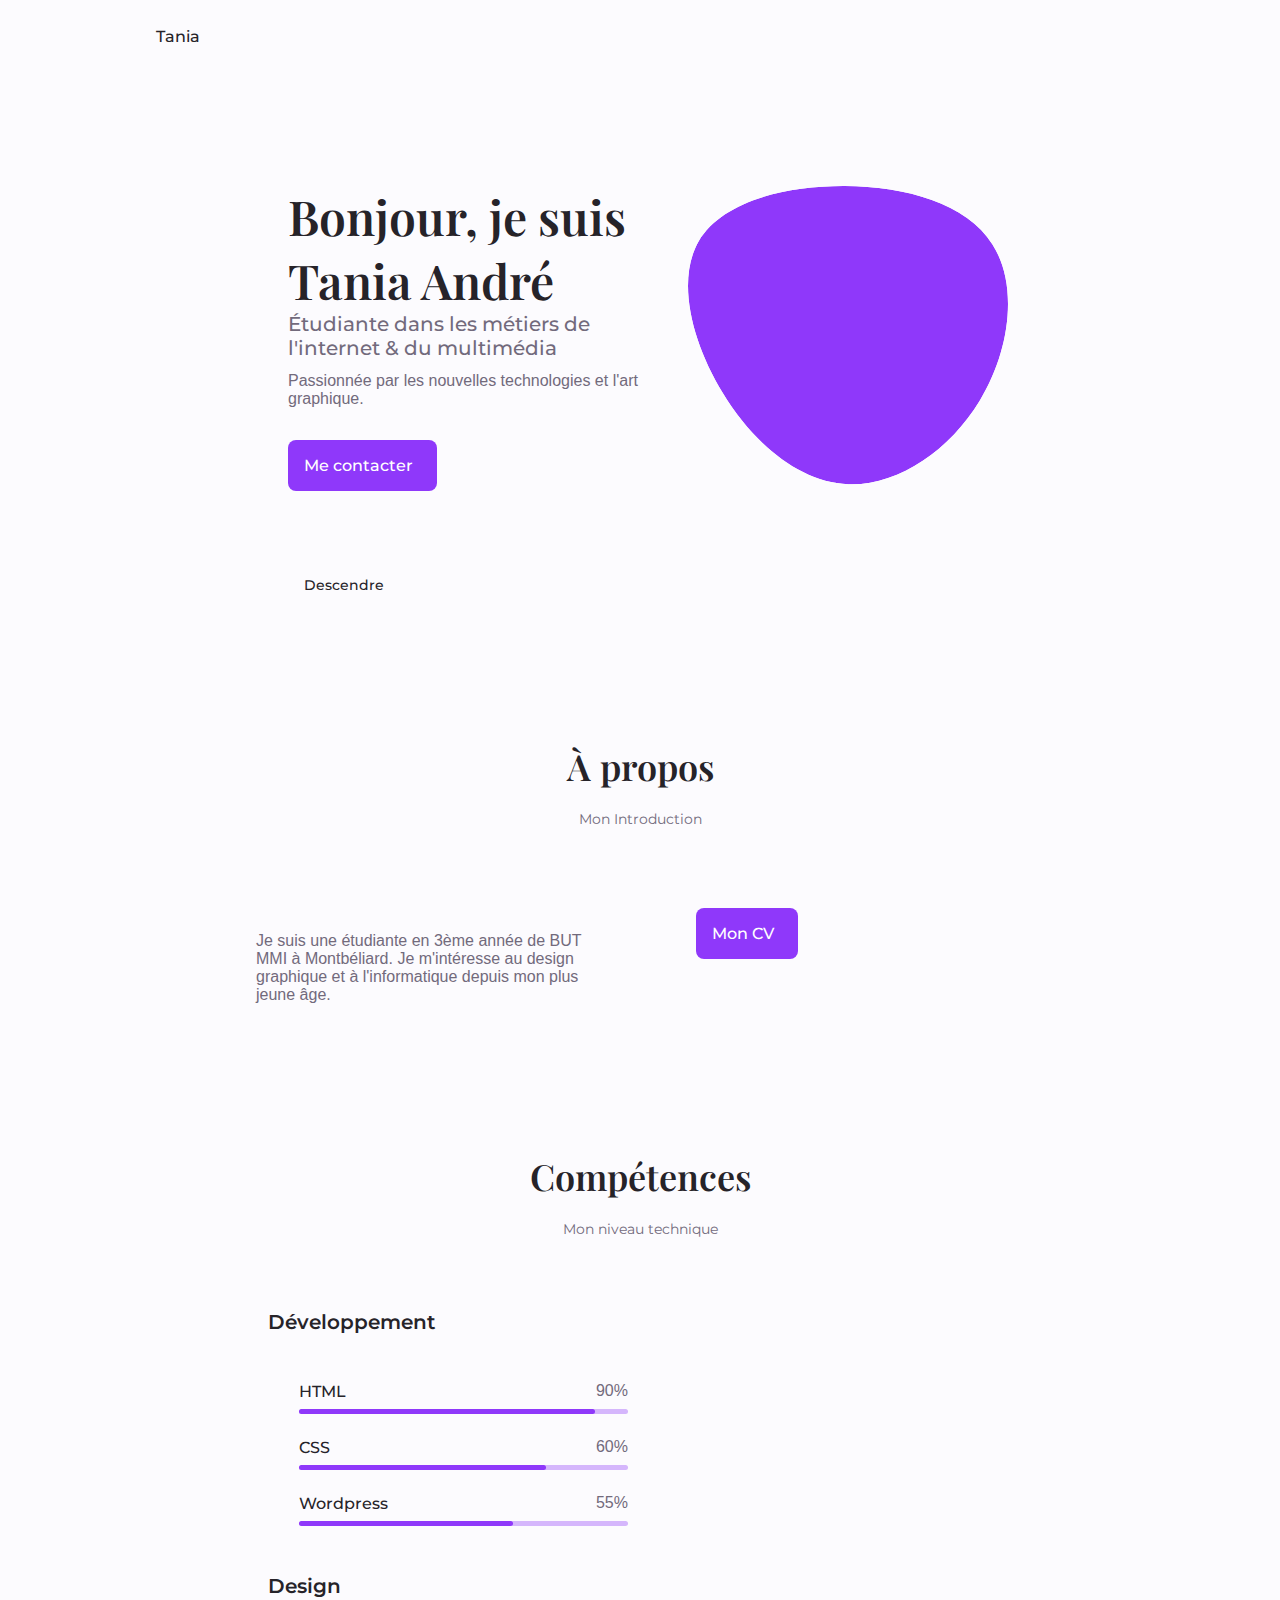
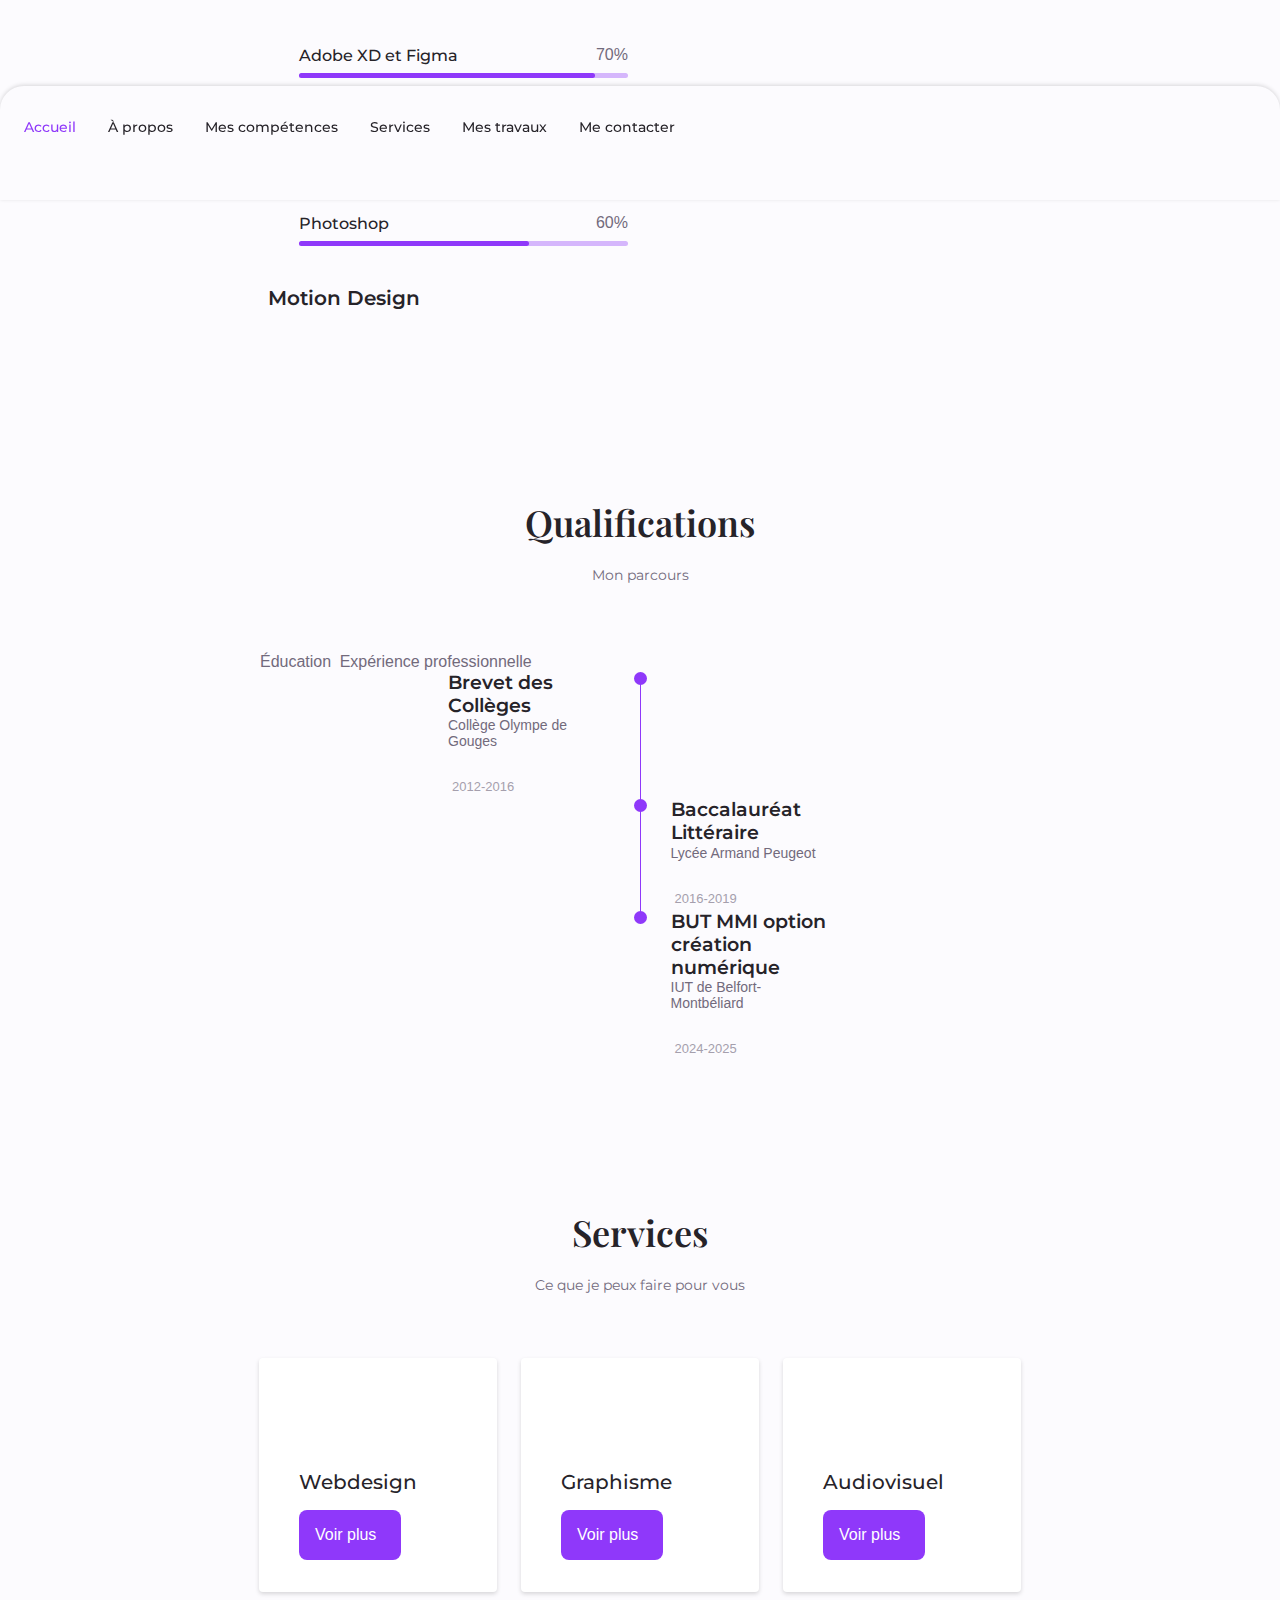
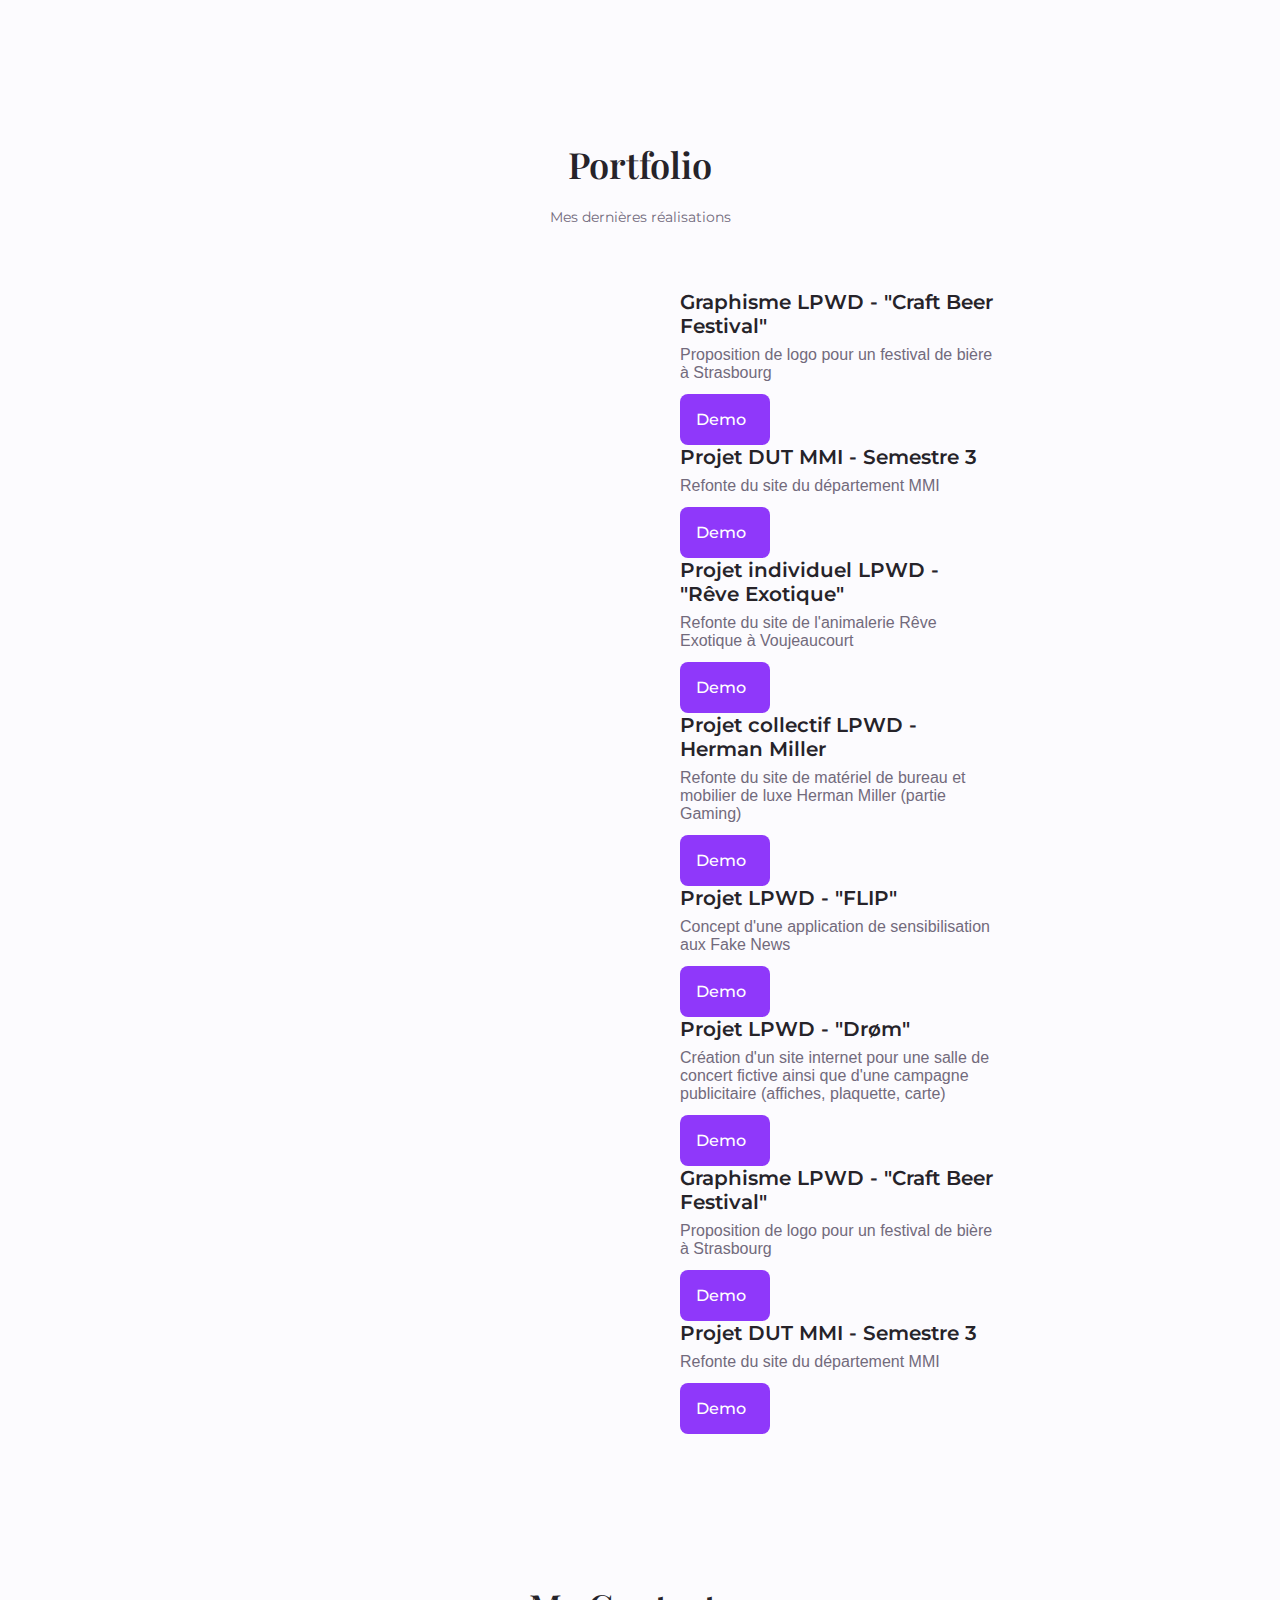
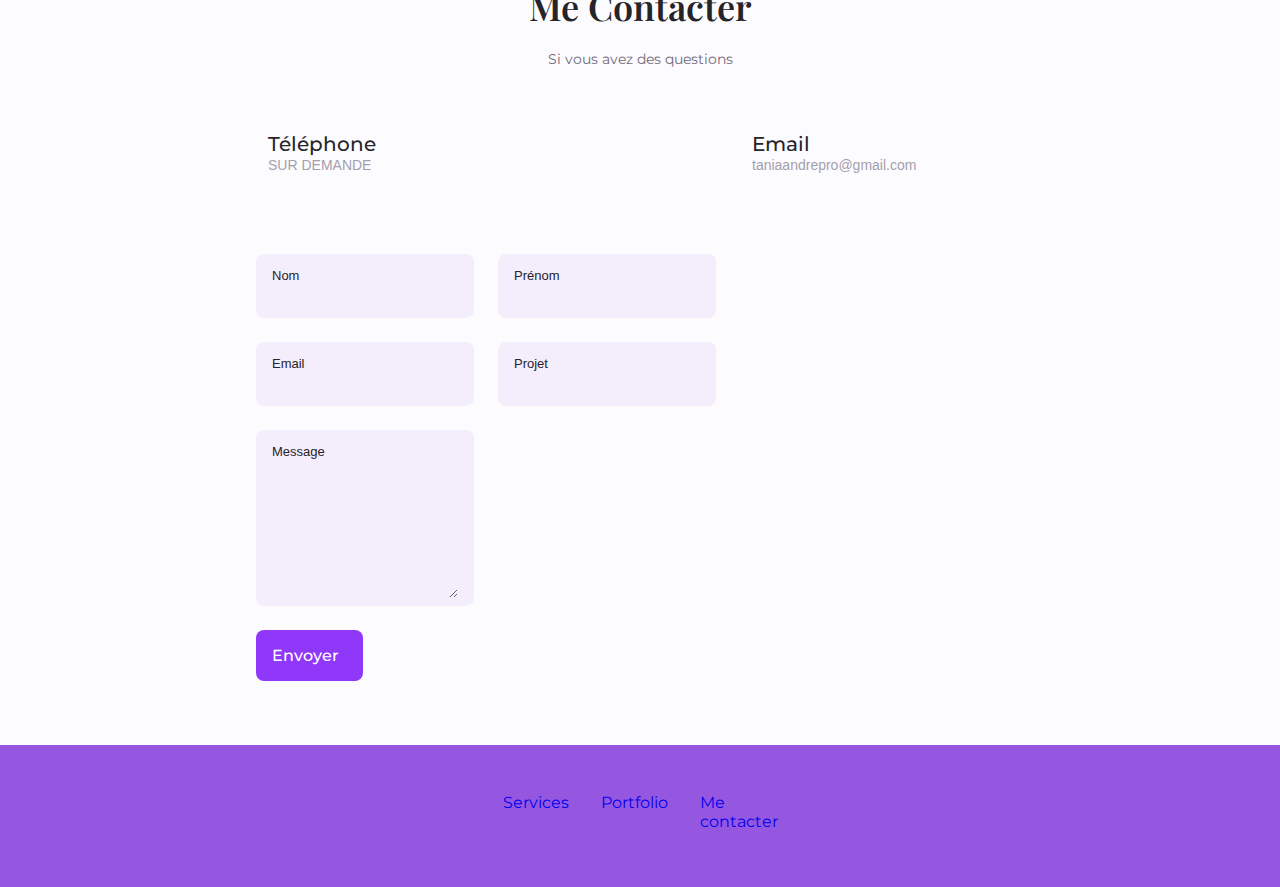
==== index.html @ 2075a502 "Update index.html" ====
<!DOCTYPE html>
    <html lang="en">
        <head>
    <meta charset="UTF-8">
    <meta name="viewport" content="width=device-width, initial-scale=1.0">
    <title>Mon Portfolio</title>

    <!--==================== UNICONS ====================-->
    <script src="https://kit.fontawesome.com/98036f5e00.js" crossorigin="anonymous"></script>

    <!--==================== SWIPER CSS ====================-->
    <link rel="stylesheet" href="assets/css/swiper-bundle.min.css">
    
    <!--==================== CSS ====================-->
    <link rel="stylesheet" href="assets/css/styles.css">
</head>
        
    <body>
        <!--==================== HEADER ====================-->
        <header class="header" id="header">
            <nav class="nav container">
                <a href="#" class="nav__logo">Tania</a>

                <div class="nav__menu" id="nav-menu">
                    <ul class="nav__list grid">
                        <li class="nav__item">
                            <a href="#home" class="nav__link active-link">
                                <i class="fa-solid fa-home"></i> Accueil </a>
                        </li>
                        <li class="nav__item">
                            <a href="#about" class="nav__link">
                                <i class="fa-solid fa-user"></i>À propos </a>
                        </li>
                        <li class="nav__item">
                            <a href="#skills" class="nav__link">
                                <i class="fa-solid fa-file-lines"></i> Mes compétences </a>
                        </li>
                        <li class="nav__item">
                            <a href="#services" class="nav__link">
                                <i class="fa-solid fa-briefcase"></i> Services </a>
                        </li>
                        <li class="nav__item">
                            <a href="#portfolio" class="nav__link">
                                <i class="fa-solid fa-image"></i> Mes travaux </a>
                        </li>
                        <li class="nav__item">
                            <a href="#contact" class="nav__link">
                                <i class="fa-solid fa-message"></i> Me contacter </a>
                        </li>
                    </ul>
                    <i class="fa-solid fa-xmark nav__close" id="nav-close"></i>
                </div>

                    <div class="nav__btns">
                        <i class="fa-solid fa-moon change-theme" id="theme-button"></i>
                        <div class="nav__toggle" id="nav-toggle">
                            <i class="fa-solid fa-table-cells-large"></i>
                        </div>
                    </div>
            </nav>
            
        </header>

        <!--==================== MAIN ====================-->
        <main class="main">
            <!--==================== HOME ====================-->
            <section class="home section" id="home">
                <div class="home__container container grid">
                    <div class="home__content grid">
                        <div class="home__social">
                            <a href="https://fr.linkedin.com/in/tania-andre?trk=people-guest_people_search-card" target="_blank" class="home__social-icon">
                                <i class="fa-brands fa-linkedin"></i>
                            </a>

                            <a href="https://github.com/taniaandre" target="_blank" class="home__social-icon">
                                <i class="fa-brands fa-github-square"></i>
                            </a>

                            <a href="https://www.behance.net/taniaandr" target="_blank" class="home__social-icon">
                                <i class="fa-brands fa-behance-square"></i>

                            </a>
                        </div>

                        <div class="home__img">
                            <svg class="home__blob" viewBox="0 0 200 187" xmlns="http://www.w3.org/2000/svg" xmlns:xlink="http://www.w3.org/1999/xlink">
                                <mask id="mask0" mask-type="alpha">
                                    <path d="M190.312 36.4879C206.582 62.1187 201.309 102.826 182.328 134.186C163.346 165.547 
                                    130.807 187.559 100.226 186.353C69.6454 185.297 41.0228 161.023 21.7403 129.362C2.45775 
                                    97.8511 -7.48481 59.1033 6.67581 34.5279C20.9871 10.1032 59.7028 -0.149132 97.9666 
                                    0.00163737C136.23 0.303176 174.193 10.857 190.312 36.4879Z"/>
                                </mask>
                                <g mask="url(#mask0)">
                                    <path d="M190.312 36.4879C206.582 62.1187 201.309 102.826 182.328 134.186C163.346 
                                    165.547 130.807 187.559 100.226 186.353C69.6454 185.297 41.0228 161.023 21.7403 
                                    129.362C2.45775 97.8511 -7.48481 59.1033 6.67581 34.5279C20.9871 10.1032 59.7028 
                                    -0.149132 97.9666 0.00163737C136.23 0.303176 174.193 10.857 190.312 36.4879Z"/>
                                    <image class="home__blob-img" x='0' y='0' xlink:href="assets/img/PHOTO-2022-11-25-21-00-26.jpg"/>
                                </g>
                            </svg>
                        </div>

                        <div class="home__data">
                            <h1 class="home__title">Bonjour, je suis Tania André</h1>
                            <h3 class="home__subtitle">Étudiante dans les métiers de l'internet & du multimédia</h3>
                            <p class="home__description">Passionnée par les nouvelles technologies et l'art graphique.</p>
                            <a href="#contact" class="button button--flex">
                                Me contacter &nbsp<i class="fa-solid fa-paper-plane button__icon"></i>
                            </a>
                        </div>
                    </div>

                    <div class="home-scroll">
                        <a href="#about" class="home__scroll-button button--flex">
                            <i class="fa-solid fa-computer-mouse-scrollwheel home__scroll-mouse"></i>
                        <span class="home__scroll-name">Descendre</span>
                            <i class="fa-solid fa-arrow-down home__scroll-arrow"></i>
                        </a>
                    </div>

                </div>

            </section>

            <!--==================== ABOUT ====================-->
            <section class="about section" id="about">
                <h2 class="section__title">À propos</h2>
                <span class="section__subtitle">Mon Introduction</span>
                <div class="about__container container grid">
                    <div class="about__data">
                        <p class="about__description">
                            <p>Je suis une étudiante en 3ème année de BUT MMI à Montbéliard. Je m'intéresse au design graphique et à l'informatique depuis mon plus jeune âge.</p>

                    </div>
                    <!-- <div class="about__info">
                        <div>
                            <span class="about__info-title"></span>
                        </div>
                    </div> -->
                    <div class="about__buttons">
                        <a download="" href="assets/pdf/CV_Tania_ANDRE.pdf" class="button button--flex">
                            Mon CV &nbsp<i class="fa-solid fa-download"></i>
                        </a>
                    </div>
                    </div>
            </section>

            <!--==================== SKILLS ====================-->
            <section class="skills section" id="skills">
                <h2 class="section__title">Compétences</h2>
                <span class="section__subtitle">Mon niveau technique</span>

                <div class="skills__container container grid">
                  <div>
                      <!--==================== SKILLS1 ====================-->
                      <div class="skills__content skills__open">


                          <div class="skills__header">
                              <i class="fa-solid fa-file-code skills__icon"></i>
                              <div>
                                  <h1 class="skills__title">Développement</h1>
                                  <span class="skills__subtitle"></span>
                              </div>
                              <i class="fa-solid fa-angle-down skills__arrow"></i>
                          </div>
                          <div class="skills__list grid">
                              <div class="skills__data">
                                  <div class="skills__titles">
                                      <h3 class="skills__name">HTML</h3>
                                      <span class="skills__number">90%</span>
                                  </div>
                                  <div class="skills__bar">
                                      <span class="skills__percentage skills__html"></span>
                                  </div>
                              </div>

                              <div class="skills__data">
                                  <div class="skills__titles">
                                      <h3 class="skills__name">CSS</h3>
                                      <span class="skills__number">60%</span>
                                  </div>
                                  <div class="skills__bar">
                                      <span class="skills__percentage skills__css"></span>
                                  </div>
                              </div>

                              <div class="skills__data">
                                  <div class="skills__titles">
                                      <h3 class="skills__name">Wordpress</h3>
                                      <span class="skills__number">55%</span>
                                  </div>
                                  <div class="skills__bar">
                                      <span class="skills__percentage skills__js"></span>
                                  </div>
                              </div>

                           

                          </div>
                      </div>

                      <!--Skills2-->
                      <div class="skills__content skills__open">


                          <div class="skills__header">
                              <i class="fa-solid fa-swatchbook skills__icon"></i>
                              <div>
                                  <h1 class="skills__title">Design</h1>
                                  <span class="skills__subtitle"></span>
                              </div>
                              <i class="fa-solid fa-angle-down skills__arrow"></i>
                          </div>
                          <div class="skills__list grid">
                              <div class="skills__data">
                                  <div class="skills__titles">
                                      <h3 class="skills__name">Adobe XD et Figma</h3>
                                      <span class="skills__number">70%</span>
                                  </div>
                                  <div class="skills__bar">
                                      <span class="skills__percentage skills__adobexd"></span>
                                  </div>
                              </div>

                              <div class="skills__data">
                                  <div class="skills__titles">
                                      <h3 class="skills__name">Illustrator</h3>
                                      <span class="skills__number">80%</span>
                                  </div>
                                  <div class="skills__bar">
                                      <span class="skills__percentage skills__illustrator"></span>
                                  </div>
                              </div>

                              <div class="skills__data">
                                  <div class="skills__titles">
                                      <h3 class="skills__name">InDesign</h3>
                                      <span class="skills__number">60%</span>
                                  </div>
                                  <div class="skills__bar">
                                      <span class="skills__percentage skills__indesign"></span>
                                  </div>
                              </div>

                              <div class="skills__data">
                                  <div class="skills__titles">
                                      <h3 class="skills__name">Photoshop</h3>
                                      <span class="skills__number">60%</span>
                                  </div>
                                  <div class="skills__bar">
                                      <span class="skills__percentage skills__photoshop"></span>
                                  </div>
                              </div>

                          </div>
                      </div>

                      <!--Skills3-->
                      <div class="skills__content skills__close">


                          <div class="skills__header">
                              <i class="fa-solid fa-video skills__icon"></i>
                              <div>
                                  <h1 class="skills__title">Motion Design</h1>
                                  <span class="skills__subtitle"></span>
                              </div>
                              <i class="fa-solid fa-angle-down skills__arrow"></i>
                          </div>
                          <div class="skills__list grid">
                              <div class="skills__data">
                                  <div class="skills__titles">
                                      <h3 class="skills__name">After Effects</h3>
                                      <span class="skills__number">65%</span>
                                  </div>
                                  <div class="skills__bar">
                                      <span class="skills__percentage skills__ae"></span>
                                  </div>
                              </div>

                              

                              <div class="skills__data">
                                  <div class="skills__titles">
                                      <h3 class="skills__name">Da Vinci Resolve</h3>
                                      <span class="skills__number">50%</span>
                                  </div>
                                  <div class="skills__bar">
                                      <span class="skills__percentage skills__resolve"></span>
                                  </div>
                              </div>

                          </div>
                      </div>


                 </div>
                </div>

                   </section>





           <!--==================== QUALIFICATION ====================-->
                        <section class="qualification section">
                <h2 class="section__title">Qualifications</h2>
                <span class="section__subtitle">Mon parcours</span>

                <div class="qualification__container container">
                    <div class="qualifications__tabs">
                        <div class="qualifications__button button--flex qualification__active" data-target="#education">
                            <i class="fa-solid fa-graduation-cap qualification__icon"></i>
                            Éducation
                        </div>

                        <div class="qualifications__button button--flex" data-target="#work">
                            <i class="fa-solid fa-briefcase qualification__icon"></i>
                            Expérience professionnelle
                        </div>
                    </div>

                    <div class="qualification__sections">

                        <div class="qualification__content qualification__active" data-content id="education">

                            <div class="qualification__data">
                                <div>
                                    <h3>Brevet des Collèges</h3>
                                    <span class="qualification__subtitle">
                                    Collège Olympe de Gouges
                                    </span>
                                    <div class="qualification__calendar">
                                        <i class="fa-solid fa-calendar qualification__icon"></i>
                                        2012-2016
                                    </div>
                                </div>

                                <div>
                                    <span class="qualification__rounder"></span>
                                    <span class="qualification__line"></span>
                                </div>

                            </div>

                                <div class="qualification__data">
                                    <div>
                                    </div>

                                    <div>
                                        <span class="qualification__rounder"></span>
                                        <span class="qualification__line"></span>
                                    </div>

                                    <div>
                                        <h3>Baccalauréat Littéraire</h3>
                                        <span class="qualification__subtitle">
                                    Lycée Armand Peugeot
                                    </span>
                                        <div class="qualification__calendar">
                                            <i class="fa-solid fa-calendar qualification__icon"></i>
                                            2016-2019
                                        </div>
                                    </div>

                                </div>

                                <div class="qualification__data">
                                    <div>
                                    </div>

                                    <div>
                                        <span class="qualification__rounder"></span>
                                       <!-- <span class="qualification__line"></span> -->
                                    </div>

                                    <div>
                                        <h3>BUT MMI option création numérique</h3>
                                        <span class="qualification__subtitle">
                                    IUT de Belfort-Montbéliard
                                    </span>
                                        <div class="qualification__calendar">
                                            <i class="fa-solid fa-calendar qualification__icon"></i>
                                            2024-2025
                                        </div>
                                    </div>

                                </div>

                                

                </div>

                        <div class="qualification__content" data-content id="work">

                            <div class="qualification__data">
                                <div>
                                    <h3>Stage Graphisme/Webdesign</h3>
                                    <span class="qualification__subtitle">
                                    Agence de communication <br> UP-Solutions
                                    </span>
                                    <div class="qualification__calendar">
                                        <i class="fa-solid fa-calendar qualification__icon"></i>
                                        Mars 2022 à Juin 2022 (3 mois)
                                    </div>
                                </div>

                                <div>
                                    <span class="qualification__rounder"></span>
                                    <span class="qualification__line"></span>
                                </div>

                            </div>

                            <div class="qualification__data">
                                <div>
                                    <h3>Stage communication/développement</h3>
                                    <span class="qualification__subtitle">
                                    Confédération Syndicale des Familles
                                    </span>
                                    <div class="qualification__calendar">
                                        <i class="fa-solid fa-calendar qualification__icon"></i>
                                        Février 2023 à Juin 2023 (4 mois)
                                    </div>
                                </div>

                                <div>
                                    <span class="qualification__rounder"></span>
                                    <!-- <span class="qualification__line"></span> -->
                                </div>

                            </div>
                        </div>

                    </div>

                </div>
            </section>


            <!--==================== SERVICES ====================-->
            <section class="services section" id="services">
                <h2 class="section__title">Services</h2>
                <span class="section__subtitle">Ce que je peux faire pour vous</span>
                <div class="services__container container grid">
                    <div class="services__content">
                        <div>
                            <i class="fa-solid fa-desktop services__icon"></i>
                            <h3 class="services__title"> Webdesign </h3>
                        </div>

                        <span class="button button--flex button--small button--link services__button">
                            Voir plus &nbsp<i class="fa-solid fa-arrow-right button__icon"></i>
                        </span>

                        <div class="services__modal">
                            <div class="services__modal-content">
                                <h4 class="services__modal-title"> Webdesign</h4>
                                <i class="fa-solid fa-times services__modal-close"></i>
                                <ul class="services__modal-services grid">
                                    <li class="services__modal-service">
                                        <i class="fa-solid fa-check-circle services__modal-icon"></i>
                                        <p>Maquettage de site web</p>
                                        <i class="fa-solid fa-check-circle services__modal-icon"></i>
                                        <p>Intégration Front-End</p>
                                        <i class="fa-solid fa-check-circle services__modal-icon"></i>
                                        <p>J'étudie la stratégie marketing, la cible</p>
                                        <i class="fa-solid fa-check-circle services__modal-icon"></i>
                                        <p>Je crée des pages ergonomiques et interactives</p>

                                    </li>
                                </ul>
                            </div>
                        </div>

                    </div>


                    <div class="services__content">
                        <div>
                            <i class="fa-solid fa-pen-to-square services__icon"></i>
                            <h3 class="services__title"> Graphisme </h3>
                        </div>

                        <span class="button button--flex button--small button--link services__button">
                            Voir plus &nbsp<i class="fa-solid fa-arrow-right button__icon"></i>
                        </span>

                        <div class="services__modal">
                            <div class="services__modal-content">
                                <h4 class="services__modal-title"> Graphisme</h4>
                                <i class="fa-solid fa-times services__modal-close"></i>
                                <ul class="services__modal-services grid">
                                    <li class="services__modal-service">
                                        <i class="fa-solid fa-check-circle services__modal-icon"></i>
                                        <p>Illustration et dessin vectoriel</p>
                                        <i class="fa-solid fa-check-circle services__modal-icon"></i>
                                        <p>Mise en page print layout et web</p>
                                        <i class="fa-solid fa-check-circle services__modal-icon"></i>
                                        <p>Charte graphique et identité visuelle</p>

                                    </li>
                                </ul>
                            </div>
                        </div>

                    </div>

                    <div class="services__content">
                        <div>
                            <i class="fa-solid fa-photo-film services__icon"></i>
                            <h3 class="services__title"> Audiovisuel </h3>
                        </div>

                        <span class="button button--flex button--small button--link services__button">
                            Voir plus &nbsp<i class="fa-solid fa-arrow-right button__icon"></i>
                        </span>

                        <div class="services__modal">
                            <div class="services__modal-content">
                                <h4 class="services__modal-title"> Audiovisuel</h4>
                                <i class="fa-solid fa-times services__modal-close"></i>
                                <ul class="services__modal-services grid">
                                    <li class="services__modal-service">
                                        <i class="fa-solid fa-check-circle services__modal-icon"></i>
                                        <p>Cahier des tendances</p>
                                        <i class="fa-solid fa-check-circle services__modal-icon"></i>
                                        <p>Scénarisation, brainstorming</p>
                                        <i class="fa-solid fa-check-circle services__modal-icon"></i>
                                        <p>Storyboarding</p>
                                        <i class="fa-solid fa-check-circle services__modal-icon"></i>
                                        <p>Réalisation technique (animation 2D, montage)</p>
                                    </li>
                                </ul>
                            </div>
                        </div>

                    </div>


                </div>
                

            </section>

            <!--==================== PORTFOLIO ====================-->

            <section class="portfolio section" id="portfolio">
                <h2 class="section__title">Portfolio</h2>
                <span class="section__subtitle">Mes dernières réalisations</span>

                <div class="portfolio__container container swiper-container">
                    <div class="swiper-wrapper">
                        <!--=============== PORTFOLIO 1 ===============-->


                        <div class="portfolio__content grid swiper-slide">
                            <img src="assets/img/mmi_montbe.png" alt="" class="portfolio__img">
    
                            <div class="portfolio__data">
                                <h3 class="portfolio__title">Projet DUT MMI - Semestre 3</h3>
                                <p class="portfolio__description">Refonte du site du département MMI</p>
                                <a href="https://www.behance.net/gallery/137642649/Projet-Collectif-de-Semestre-3" class="button button--flex button--small portfolio__button">
                                    Demo &nbsp<i class="fa-solid fa-arrow-right button__icon"></i>
                                </a>
                            </div>
                        </div>

                        <!--=============== PORTFOLIO 2 ===============-->

                        <div class="portfolio__content grid swiper-slide">
                            <img src="assets/img/reve_exotique.png" alt="" class="portfolio__img">
    
                            <div class="portfolio__data">
                                <h3 class="portfolio__title">Projet individuel LPWD - "Rêve Exotique"</h3>
                                <p class="portfolio__description">Refonte du site de l'animalerie Rêve Exotique à Voujeaucourt</p>
                                <a href="https://www.behance.net/gallery/158075717/Reve-Exotique" class="button button--flex button--small portfolio__button">
                                    Demo &nbsp<i class="fa-solid fa-arrow-right button__icon"></i>
                                </a>
                            </div>
                        </div>


                        <!--=============== PORTFOLIO 3 ===============-->

                        <div class="portfolio__content grid swiper-slide">
                            <img src="assets/img/herman.png" alt="" class="portfolio__img">

                            <div class="portfolio__data">
                                <h3 class="portfolio__title">Projet collectif LPWD - Herman Miller</h3>
                                <p class="portfolio__description">Refonte du site de matériel de bureau et mobilier de luxe Herman Miller (partie Gaming)</p>
                                <a href="https://www.behance.net/gallery/158075857/Herman-Miller-Gaming" class="button button--flex button--small portfolio__button">
                                    Demo &nbsp<i class="fa-solid fa-arrow-right button__icon"></i>
                                </a>
                            </div>
                        </div>
            
                        <!--=============== PORTFOLIO 4 ===============-->

                        <div class="portfolio__content grid swiper-slide">
                            <img src="assets/img/flip.png" alt="" class="portfolio__img">

                            <div class="portfolio__data">
                                <h3 class="portfolio__title">Projet LPWD - "FLIP"</h3>
                                <p class="portfolio__description">Concept d'une application de sensibilisation aux Fake News</p>
                                <a href="https://www.behance.net/gallery/158076559/FLIP" class="button button--flex button--small portfolio__button">
                                    Demo &nbsp<i class="fa-solid fa-arrow-right button__icon"></i>
                                </a>
                            </div>
                        </div>

                           <!--=============== PORTFOLIO 5 ===============-->

                    <div class="portfolio__content grid swiper-slide">
                        <img src="assets/img/drom.png" alt="" class="portfolio__img">

                        <div class="portfolio__data">
                            <h3 class="portfolio__title">Projet LPWD - "Drøm"</h3>
                            <p class="portfolio__description">Création d'un site internet pour une salle de concert fictive ainsi que d'une campagne publicitaire (affiches, plaquette, carte)</p>
                            <a href="https://www.behance.net/gallery/158075217/DROEM" class="button button--flex button--small portfolio__button">
                                Demo &nbsp<i class="fa-solid fa-arrow-right button__icon"></i>
                            </a>
                        </div>
                    </div>

                    <!--=============== PORTFOLIO 6 ===============-->

                    <div class="portfolio__content grid swiper-slide">
                        <img src="assets/img/craft_beer.png" alt="" class="portfolio__img">

                        <div class="portfolio__data">
                            <h3 class="portfolio__title">Graphisme LPWD - "Craft Beer Festival"</h3>
                            <p class="portfolio__description">Proposition de logo pour un festival de bière à Strasbourg</p>
                            <a href="https://www.behance.net/gallery/158077071/Craft-Beer-Festival" class="button button--flex button--small portfolio__button">
                                Demo &nbsp<i class="fa-solid fa-arrow-right button__icon"></i>
                            </a>
                        </div>
                    </div>

                </div>


                    <div class="swiper-button-next">
                        <i class="fa-solid fa-angle-right swiper-portfolio-icon"></i>
                    </div>
                    <div class="swiper-button-prev">
                        <i class="fa-solid fa-angle-left swiper-portfolio-icon"></i>
                    </div>

                    <div class="swiper-pagination"></div>
                </div>

            </section>


            <!--==================== CONTACT ME ====================-->
            <section class="contact section" id="contact">

                <h2 class="section__title">Me Contacter</h2>
                <span class="section__subtitle">Si vous avez des questions</span>

                <div class="contact__container container grid">
                    <div>
                        <div class="contact__information">
                            <i class="fa-solid fa-phone contact__icon"></i>
                        <div>
                            <h3 class="contact__title">Téléphone</h3>
                            <span class="contact__subtitle">SUR DEMANDE</span>
                        </div>
                        </div>
                    
                    </div>

                    <div class="contact__information">
                        <i class="fa-solid fa-envelope contact__icon"></i>
                        <div>
                            <h3 class="contact__title">Email</h3>
                            <span class="contact__subtitle">taniaandrepro@gmail.com</span>
                        </div>
                    </div>
                

                <form action="" class="contact__form grid">
                    <div class="contact__inputs grid">
                        <div class="contact__content">
                            <label for="" class="contact__label">Nom</label>
                            <input type="text" class="contact__input">
                        </div>
                        <div class="contact__content">
                            <label for="" class="contact__label">Prénom</label>
                            <input type="text" class="contact__input">
                        </div>
                        <div class="contact__content">
                            <label for="" class="contact__label">Email</label>
                            <input type="email" class="contact__input">
                        </div>
                        <div class="contact__content">
                            <label for="" class="contact__label">Projet</label>
                            <input type="text" class="contact__input">
                        </div>
                        <div class="contact__content">
                            <label for="" class="contact__label">Message</label>
                           <textarea name="" id="" cols="0" rows="7" class="contact__input"></textarea>
                        </div>

                    </div>
                        
                        <div>
                            <a href="#" class="button button--flex">
                                Envoyer &nbsp<i class="fa-solid fa-paper-plane button__icon"></i>
                            </a>
                        </div>
                    
                </form>
            </div>
            </section>
        </main>

        <!--==================== FOOTER ====================-->
        <footer class="footer">

            <div class="footer__bg">
                <div class="footer__container container grid">
                    <h1 class="footer__title"></h1>
                

                <ul class="footer__links">
                    <li><a href="#services" class="footer__links">Services</a></li>

                    <li><a href="#portfolio" class="footer__links">Portfolio</a></li>

                    <li><a href="#contact" class="footer__links">Me contacter</a></li>

                </ul>

                <div class="footer__socials">
                    <a href="https://www.facebook.com/people/Tania-Andr%C3%A9/pfbid03534TnmWEJcDGRLc9fVx5ymuh6xE989AhCeHsExjhXd5uMK8XY5rk6KiBWuvZU7Qml/" target="_blank" class="footer__social">
                        <i class="fa-brands fa-facebook"></i>
                    </a>
                    <a href="https://www.instagram.com/sun_sh0wer_/" target="_blank" class="footer__social">
                        <i class="fa-brands fa-instagram"></i>
                    </a>
                    <a href="https://x.com/neelaa01" target="_blank" class="footer__social">
                        <i class="fa-brands fa-twitter"></i>
                    </a>
                </div>

            </div>
            </div>
            
        </footer>

        <a href="#" class="scrollup" id="scroll-up">
            <i class="fa-solid fa-arrow-up scrollup__icon"></i>
        </a>

        <script src="assets/js/swiper-bundle.min.js"></script>

        <!--==================== MAIN JS ====================-->
        <script src="assets/js/main.js"></script>
    </body>
</html>
---- assets/css/styles.css ----
/*==================== GOOGLE FONTS ====================*/
@import url('https://fonts.googleapis.com/css2?family=Montserrat:ital,wght@0,100;0,200;0,300;0,400;0,500;0,600;0,700;0,800;0,900;1,100;1,200;1,300;1,400;1,500;1,600;1,700;1,800;1,900&family=Playfair+Display:ital,wght@0,400;0,500;0,600;0,700;0,800;0,900;1,400;1,500;1,600;1,700;1,800;1,900&display=swap');

@import url('http://fonts.cdnfonts.com/css/sofia-pro');

/*==================== VARIABLES CSS ====================*/
:root {
    --header-height: 3rem;

    /*========== Colors ==========*/
    /* Change favorite color */
    --hue-color: 267; /*Purple 250 - Green 142 - Blue 230 - Pink 340*/

    /* HSL color mode */
    --first-color: hsl(var(--hue-color), 95%, 60%);
    --first-color-second: hsl(var(--hue-color), 69%, 61%);
    --first-color-alt: hsl(var(--hue-color), 57%, 53%);
    --first-color-lighter: hsl(var(--hue-color), 92%, 85%);
    --title-color: hsl(var(--hue-color), 8%, 15%);
    --text-color: hsl(var(--hue-color), 8%, 45%);
    --text-color-light: hsl(var(--hue-color), 8%, 65%);
    --input-color: hsl(var(--hue-color), 70%, 96%);
    --body-color: hsl(var(--hue-color), 60%, 99%);
    --container-color: #FFF;
    --scroll-bar-color: hsl(var(--hue-color), 12%, 90%);
    --scroll-thumb-color: hsl(var(--hue-color), 12%, 80%);

    /*========== Font and typography ==========*/
    --body-font: 'Sofia-Pro', sans-serif;


    /* .5rem = 8px, 1rem = 16px, 1.5rem = 24px ... */
    --big-font-size: 2rem;
    --h1-font-size: 1.5rem;
    --h2-font-size: 1.25rem;
    --h3-font-size: 1.125rem;
    --normal-font-size: .938rem;
    --small-font-size: .813rem;
    --smaller-font-size: .75rem;

    /*========== Font weight ==========*/
    --font-medium: 500;
    --font-semi-bold: 600;

    /*========== Margin Bottom ==========*/
    /* .25rem = 4px, .5rem = 8px, .75rem = 12px ... */
    --mb-0-25: .25rem;
    --mb-0-5: .5rem;
    --mb-0-75: .75rem;
    --mb-1: 1rem;
    --mb-1-5: 1.5rem;
    --mb-2: 2rem;
    --mb-2-5: 2.5rem;
    --mb-3: 3rem;

    /*========== z index ==========*/
    --z-tooltip: 10;
    --z-fixed: 100;
    --z-modal: 1000;
}

/* Font size for large devices */
@media screen and (min-width: 968px) {
    :root {
        --big-font-size: 3rem;
        --h1-font-size: 2.25rem;
        --h2-font-size: 1.5rem;
        --h3-font-size: 1.25rem;
        --normal-font-size: 1rem;
        --small-font-size: .875rem;
        --smaller-font-size: .813rem;
    }
}

/*==================== DARK THEME ====================*/

body.dark-theme{

    --first-color-second: hsl(var(--hue-color), 30%, 8%);
    --title-color: hsl(var(--hue-color), 8%, 95%);
    --text-color: hsl(var(--hue-color), 8%, 75%);
    --input-color: hsl(var(--hue-color), 29%, 16%);
    --body-color: hsl(var(--hue-color), 28%, 12%);
    --container-color: hsl(var(--hue-color), 29%, 16%);
    --scroll-bar-color: hsl(var(--hue-color), 12%, 48%);
    --scroll-thumb-color: hsl(var(--hue-color), 12%, 36%);

}

/*==================== BASE ====================*/

*{
    box-sizing: border-box;
    padding: 0;
    margin: 0;
}

html {
    scroll-behavior: smooth;
}

body {
    margin: 0 0 var(--header-height) 0;
    font-family: var(--body-font);
    font-size: var(--normal-font-size);
    background-color: var(--body-color);
    color: var(--text-color);
}

h1.home__title{
    font-family: "Playfair Display", sans-serif;
}

h1.skills__title{
    font-family: "Montserrat", sans-serif;
}

span.section__subtitle{
    font-family: "Montserrat", sans-serif;
}


h2.section__title{
    font-family: "Playfair Display", sans-serif;
}
h1,h2,h3,h4{
    color: var(--title-color);
    font-weight: var(--font-semi-bold);
}

h2{
    padding: 20px;
}

h3, h4{
    font-family: "Montserrat", sans-serif;
}


ul{
    list-style: none;
}

a {
    text-decoration: none;
    font-family: "Montserrat", sans-serif;
}

a.button{
    padding: 1rem;
}

span.button{
    padding: 1rem;
}


img{
    max-width: 100%;
    height: auto;
}

.section {
    padding: 2rem 0 4rem;
}

.section__title{
    font-size: var(--h1-font-size);
}

.section__subtitle{
    display: block;
    font-size: var(--small-font-size);
    margin-bottom: var(--mb-3);

}

.section__title,
.section__subtitle{
    text-align: center;
}


/*==================== LAYOUT ====================*/
.container{
    max-width: 768px;
    margin-left: var(--mb-1-5);
    margin-right: var(--mb-1-5);

}

.grid{
    display: grid;
    gap: 1.5rem;
}

.header{
    width: 100%;
    position: fixed;
    bottom: 0;
    left: 0;
    z-index: var(--z-fixed);
    background-color: var(--body-color);
}
/*==================== NAV ====================*/

.nav{
    max-width: 968px;
    height: var(--header-height);
    display: flex;
    justify-content: space-between;
    align-items: center;
}

.nav__logo,
.nav__toggle{
    color: var(--title-color);
    font-weight: var(--font-medium);
}

.nav__logo:hover{
    color: var(--first-color);
}

.nav__toggle{
    font-size: 1.1rem;
    cursor: pointer;
    
}

.nav__toggle:hover{
    color: var(--first-color);
}


@media screen and (min-width: 767px) {
    .nav__menu{
        position: fixed;
        bottom: -100%;
        left: 0;
        width: 100%;
        background-color: var(--body-color);
        padding: 2rem 1.5rem 4rem;
        box-shadow: 0 -1px 4px rgba(0,0,0,.15);
        border-radius: 1.5rem 1.5rem 0 0;
        transition: .3s;
    }
}


.nav__list{
    grid-template-columns: repeat(3, 1fr);
    gap: 2rem;
}

.nav__link{
    display: flex;
    flex-direction: column;
    align-items: center;
    font-size: var(--small-font-size);
    color: var(--title-color);
    font-weight: var(--font-medium);
}

.nav__link:hover{
    color: var(--first-color);

}

.nav__icon{
    font-size: 1.2rem;
}

.nav__close{
    position: absolute;
    right: 1.3rem;
    bottom: .5rem;
    font-size: 1.5rem;
    cursor: pointer;
    color: var(--first-color);
}

.nav__close:hover{
    color: var(--first-color-alt);
}
/* show menu */
.show-menu {
    bottom: 0;
}

/* Active link */


/* Change background header */

/*==================== HOME ====================*/
.home__container{
    gap: 1rem;
}

.home__content{
    grid-template-columns: .5fr 3fr;
    padding-top: 3.5rem;
    align-items: center;

}

.home__social{
    display: grid;
    grid-template-columns: max-content;
    row-gap: 1rem;
}


.home__social-icon{
    font-size: 1.25rem;
    color: var(--first-color);
}

.home__social-icon:hover{
    color: var(--first-color-alt);
}

.home__blob{
    width: 200px;
    fill: var(--first-color);
  
}

.home__blob-img{
    width: 200px;
}


.home__data{
    grid-column: 1/3;
}




.home__title{
    font-size: var(--big-font-size);
}

.home__subtitle{
    font-size: var(--h3-font-size);
    color: var(--text-color);
    font-weight: var(--font-medium);
    margin-bottom: var(--mb-0-75);
}

.home__description{
    margin-bottom: var(--mb-2);

}

.home__scroll{
    /*display: none;*/
}

.home__scroll-button{
    color: var(--first-color);
    transition: .3s;
}

.home__scroll-button:hover{
    transform: translateY(.25rem);
}

.home__scroll-mouse{
    font-size: 2rem;
}

.home__scroll-name{
    font-size: var(--small-font-size);
    color: var(--title-color);
    font-weight: var(--font-medium);
    margin-right: var(--mb-0-25);
}

.home__scroll-arrow{
    font-size: 1.25rem;
}

/*==================== BUTTONS ====================*/
.button{
    display: inline-block;
    background-color: var(--first-color);
    color: #ffffff;
    padding: 1rem;
    border-radius: .5rem;
    font-weight: var(--font-medium);
}

.button:hover{
    background-color: var(--first-color-alt);

}

.button-icon{
    font-size: 1.25rem;
    margin-left: var(--mb-0-5);
    transition: .3s;
}


.button--flex{
    display: inline-flex;
    align-items: center;
}

.button--small{
    padding: .75rem .1rem;
}

.button-link{
    padding: 0;
    background-color: transparent;
    color: var(--first-color);
}

.button--link:hover{
    background-color: transparent;
    color: var(--first-color-alt);
}

.nav__btns{
    display: flex;
    align-items: center;
}

.change-theme{
    font-size: 1.25rem;
    color: var(--title-color);
    margin-right: var(--mb-1);
    cursor: pointer;
}

.change-theme:hover{
    color: var(--first-color);
}

/*==================== ABOUT ====================*/


.about__description{
    text-align: center;
    margin-bottom: var(--mb-2-5);
}

/* .about__info{
    display: flex;
    justify-content: space-evenly;
    margin-bottom: var(--mb-2-5);
} */

.about__buttons{
    justify-content: center;
    padding: 1rem;
}
/*==================== SKILLS ====================*/

.skills__container{
    row-gap: 0;
    margin-left: auto;
    margin-right: auto
}

.skills__header{
    display: flex;
    align-items: center;
    margin-bottom: var(--mb-2-5);
    cursor: pointer;
}


.skills__icon,
.skills__arrow{
    font-size: 2rem;
    color: var(--first-color);
}

.skills__icon{
    margin-right: var(--mb-0-75);
}

.skills__title{
    font-size: var(--h3-font-size);

}

.skills__subtitle{
    font-size: var(--small-font-size);
    color: var(--text-color-light);
}


.skills__arrow{
    margin-left: auto;
    transition: .4s;
}

.skills__list{
    row-gap: 1.5rem;
    padding-left: 2.7rem;
}

.skills__titles{
    display: flex;
    justify-content: space-between;
    margin-bottom: var(--mb-0-5);
}


.skills__name{
    font-size: var(--normal-font-size);
    font-weight: var(--font-medium);
}

.skills__bar,
.skills__percentage{
    height: 5px;
    border-radius: .25rem;
}

.skills__bar{
    background-color: var(--first-color-lighter);
}

.skills__percentage{
    display: block;
    background-color: var(--first-color);
}


.skills__html{
    width: 90%;
}

.skills__css{
    width: 75%;
}

.skills__js{
    width: 68%;
}

.skills__js{
    width: 65%;
}



.skills__adobexd{
    width: 90%;
}


.skills__illustrator{
    width: 78%;
}

.skills__indesign{
    width: 75%;
}

.skills__photoshop{
    width: 70%;
}

.skills__ae{
    width: 68%;
}

.skills__animate{
    width: 55%;
}

.skills__resolve{
    width: 65%;
}


.skills__close .skills__list{
    height: 0;
    overflow: hidden;
}

.skills__open .skills__list{
    height: max-content;
    margin-bottom: var(--mb-2-5);
}

.skills__open .skills__arrow{
    transform: rotate(-180deg);
    margin-bottom: var(--mb-2-5);
}


.qualification__tabs{
    display: flex;
    justify-content: space-evenly;
    margin-bottom: var(--mb-2);

}


.qualification__button{
    font-size: var(--h3-font-size);
    font-weight: var(--font-medium);
    cursor: pointer;

}

.qualification__button:hover{
    color: var(--first-color);
}

.qualification__icon{
    font-size: 1.8rem;
    margin-right: var(--mb-0-25);
}


.qualification__data{
    display: grid;
    grid-template-columns: 1fr max-content 1fr;
    column-gap: 1.5rem;
}


.qualification__title{
    font-size: var(--normal-font-size);
    font-weight: var(--font-medium);
}

.qualification__subtitle{
    display: inline-block;
    font-size: var(--small-font-size);
    margin-bottom: var(--mb-1);
}

.qualification__calendar{
    font-size: var(--smaller-font-size);
    color: var(--text-color-light);
}

.qualification__rounder{
    display: inline-block;
    width: 13px;
    height: 13px;
    background-color: var(--first-color);
    border-radius: 50%;
}

.qualification__line{
    display: block;
    width: 1px;
    height: 100%;
    background-color: var(--first-color);
    transform: translate(6px, -7px);
}

.qualification [data-content]{
    display: none;
}

.qualification__active[data-content]{
   display: block;
}


.qualification__button.qualification__active{
    color: var(--first-color);
}

.qualification__container{
    margin-left: auto;
    margin-right: auto
}

.services__container{
    gap: 1.5rem;
    grid-template-columns: repeat(2, 1fr);
    margin-left: auto;
    margin-right: auto

}


.services__content{
    position: relative;
    background-color: var(--container-color);
    padding: 3.5rem .5rem 1.25rem 1.5rem;
    border-radius: .25rem;
    box-shadow: 0 2px 4px rgba(0, 0, 0, .15);
    transition: .3s;
}


.services__content:hover{
    box-shadow: 0 4px 8px rgba(0, 0, 0, .15);

}

.services__icon{
    display: block;
    font-size: 1.5rem;
    color: var(--first-color);
    margin-bottom: var(--mb-1);
}


.services__title{
    font-size: var(--h3-font-size);
    margin-bottom: var(--mb-1);
    font-weight: var(--font-medium);
}

.services__button{
    cursor: pointer;
    font: var(--smaller-font-size);

}


.services__button:hover .button__icon{
    transform: translateX(.25rem);
}

.services__modal{
    position: fixed;
    top: 0;
    left: 0;
    right: 0;
    bottom: 0;
    background-color: rgba(0, 0, 0, .5);
    display: flex;
    align-items: center;
    justify-content: center;
    padding: 0 1rem;
    z-index: var(--z-modal);
    opacity: 0;
    visibility: hidden;
    transition: .3s;

}

.services__modal-content{
    position: relative;
    background-color: var(--container-color);
    padding: 1.5rem;
    border-radius: .5rem;
}

.services__modal-services{
    row-gap: 1rem;
}

.services__modal-services{
    display: flex;
}

.services__modal-title{
    font-size: var(--h3-font-size);
    font-weight: var(--font-medium);
    margin-bottom: var(--mb-1-5);
}

.services__modal-close{
    position: absolute;
    top: 1rem;
    right: 1rem;
    font-size: 1.5rem;
    color: var(--first-color);
    cursor: pointer;
}

.services__modal-icon{
    color: var(--first-color);
    margin-right: var(--mb-0-25);
}

.active-modal{
    opacity: 1;
    visibility: visible;
}


.portfolio__container {
    overflow: initial;
}

.portfolio__content {
    padding: 0 1.5rem;
}

.portfolio__img {
    width: 265px;
    border-radius: .5rem;
    justify-self: center;
}

.portfolio__title {
    font-size: var(--h3-font-size);
    margin-bottom: var(--mb-0-5);
}

.portfolio__description {
    margin-bottom: var(--mb-0-75);
}

.portfolio__button:hover .button__icon {
    transform: translateX(.25rem);
}

.swiper-button-prev::after,
.swiper-button-next::after {
    content: '';
}

.swiper-portfolio-icon {
    font-size: 2rem;
    color: var(--first-color);
}

.swiper-button-prev {
    left: -.5rem;
}

.swiper-button-next {
    right: -.5rem;
}

.swiper-container-horizontal > .swiper-pagination-bullets {
    bottom: -2.5rem;
}

.swiper-pagination-bullet-active {
    background-color: var(--first-color);
}

.swiper-button-prev,
.swiper-button-next,
.swiper-pagination-bullet {
    outline: none;
}

.contact__container{
    row-gap: 3rem;

}

.contact__information{
    display: flex;
    margin-bottom: var(--mb-2);
}

.contact__icon{
    font-size: 2rem;
    color: var(--first-color);
    margin-right: var(--mb-0-75);
}

.contact__title{
    font-size: var(--h3-font-size);
    font-weight: var(--font-medium);
}

.contact__subtitle{
    font-size: var(--small-font-size);
    color: var(--text-color-light);
}

.contact__content{
    background-color: var(--input-color);
    border-radius: .5rem;
    padding: .75rem 1rem .25rem;
}

.contact__label{
    font-size: var(--smaller-font-size);
    color: var(--title-color);
}

.contact__input{
    width: 100%;
    background-color: var(--input-color);
    color: var(--text-color);
    font-family: var(--body-font);
    font-size: var(--normal-font-size);
    border: none;
    outline: none;
    padding: .25rem .5rem .5rem 0;
}

.footer{
    padding-top: 2rem;
}

.footer__container{
    row-gap: 3.5rem;
}


.footer__bg{
    background-color: var(--first-color-second);
    padding: 2rem 0 3rem;
}

.footer__title{
    font-size: var(--h1-font-size);
    margin-bottom: var(--mb-0-25);
}

.footer__subtitle{
    font-size: var(--small-font-size);
}

.footer__links{
    display: flex;
    flex-direction: column;
    row-gap: 1.5rem;
}

.footer__link:hover{
    color: var(--first-color-lighter);
}

.footer__social{
    font-size: 1.25rem;
    margin-right: var(--mb-1-5);
}

.footer__social:hover{
    color: var(--first-color-lighter);
}

.footer__copy{
    font-size: var(--smaller-font-size);
    text-align: center;
    color: var(--text-color-light);
    margin-top: var(--mb-3);
}

.footer__title,
.footer__subtitle,
.footer__link,
.footer__social{
    color: white;
}

.active-link{
    color: var(--first-color);
}

.scroll-header{
    box-shadow: 0 -1px 4px rgba(0,0,0,.15);
}

.scrollup{
    position: fixed;
    right: 1rem;
    bottom: -20%;
    background-color: var(--first-color);
    opacity: .8;
    border-radius: .4rem;
    padding: 0 .3rem;
    z-index: var(--z-tooltip);
    transition: .4s;
}

.scrollup:hover{
    background-color: var(--first-color-alt);
}

.scrollup__icon{
    font-size: 1.5rem;
    color: white;
}

.show-scroll {
    bottom: 5rem;

}

::-webkit-scrollbar{
    width: .60rem;
    background-color: var(--scroll-bar-color);
    border-radius: .5rem;
}


    ::-webkit-scrollbar-thumb{
        background-color: var(--scroll-thumb-color);
        border-radius: .5rem;
    }

::-webkit-scrollbar-thumb:hover{
    background-color: var(--text-color-light);
    border-radius: .5rem;
}

@media screen and (max-width: 350px){
    .container{
        margin-left: var(--mb-1);
        margin-right: var(--mb-1);
    }

    .nav__menu{
        padding: 2rem .25rem 4rem;
    }

    .nav__list{
        column-gap: 0;
    }

    .home__content{
        grid-template-columns: .25fr 3fr;
    }

    .home__blob{
        width: 180px;

    }

    .skills__title{
        font-size: var(--normal-font-size);
    }

    .qualification__data{
        gap: .5rem;
    }

    .services__container{
        grid-template-columns: max-content;
        justify-content: center;
    }


    .services__content{
        padding-right: 3.5rem;
    }

    .services__modal{
        padding: 0 .5rem;
    }

}



@media screen and (min-width: 568px){
    .home__content{
        grid-template-columns: max-content 1fr 1fr;
    }

    .home__data{
        grid-column: initial;
    }

    .home__img{
        order: 1;
        justify-self: center;
    }

    .about__container,
    .skills__container,
    .portfolio__content,
    .contact__container,
    .footer__container{
        grid-template-columns: repeat(2, 1fr);
    }

    .qualification__sections{
        display: grid;
        grid-template-columns: .6fr;
        justify-content: center;
    }
}

@media screen and (min-width: 768px){
    .container{
        margin-left: auto;
        margin-right: auto;
    }

    body{
        margin: 0;
    }

    .section{
        padding: 6rem 0 2rem;
    }

    .section__subtitle{
       margin-bottom: 4rem;
    }

    .header{
        top: 0;
        bottom: initial;
    }

    .header,
    .main,
    .footer__container{
        padding: 0 1rem;
    }

    .nav{
        height: calc(var(--header-height) + 1.5rem);
        column-gap: 1rem;
    }

    .nav__icon,
    .nav__close,
    .nav__toggle{
        display: none;
    }

    .nav__list{
        display: flex;
        column-gap: 2rem;
    }

    .nav__menu{
        margin-left: auto;
    }

    .change-theme{
        margin: 0;
    }

    .home__container{
        row-gap: 5rem;
    }

    .home__content{
        padding-top: 5.5rem;
        column-gap: 2rem;
    }

    .home__blob{
        width: 270px;
        
    }

    .home__scroll{
        display: block;
    }

    .home__scroll-button{
        margin-left: 3rem;
    }


    .about__container{
        column-gap: 5rem;
    }

    .about__img{
       width: 350px;
    }

    .about__description{
        text-align: initial;
    }

    .about__info{
        justify-content: space-between;
    }

    .about__buttons{
        justify-content: initial;
    }

    .qualification__tabs{
        justify-content: center;
    }

    .qualification__button{
        margin: 0 var(--mb-1);
    }

    .qualification__sections{
        grid-template-columns: .5fr;
    }


    .services__container{
        grid-template-columns: repeat(3, 218px);
        justify-content: center;
    }

    .services__icon{
        font-size: 2rem;
    }

    .services__content{
        padding: 6rem 0 2rem 2.5rem;
    }

    .services__modal-content{
        width: 450px;
    }

    .portfolio__img{
        width: 320px;
    }


    .portfolio__content{
        align-items: center;
    }


    .footer__container{
        grid-template-columns: repeat(3, 1fr);

    }

    .footer__bg{
        padding: 3rem 0 3.5rem;
    }
    .footer__links{
        flex-direction: row;
        column-gap: 2rem;

    }

    .footer__socials{
        justify-self: flex-end;

    }

    .footer__copy{
        margin-top: 4.5rem;
    }


}

@media screen and (min-width: 1024px){
    .header,
    .main,
    .footer__container{
        padding: 0;
    }

    .home__blob{
        width: 320px;
        
    }

    .home__social{
        transform: translateX(-6rem);
    }

    .services__container{
        grid-template-columns: repeat(3, 238px);
    }

    .portfolio__content{
        column-gap: 5rem;
    }

    .swiper-portfolio-icon{
        font-size: 3.5rem;
    }

    .swiper-button-prev{
        left: -3.5rem;
    }

    .swiper-button-next{
        right: -3.5rem;
    }
    .swiper-container-horizontal > .swiper-pagination-bullets{
        bottom: -4.5rem;

    }

    .contact__form{
        width: 460px;
    }


    .contact__inputs{
        grid-template-columns: repeat(2, 1fr);
    }
}
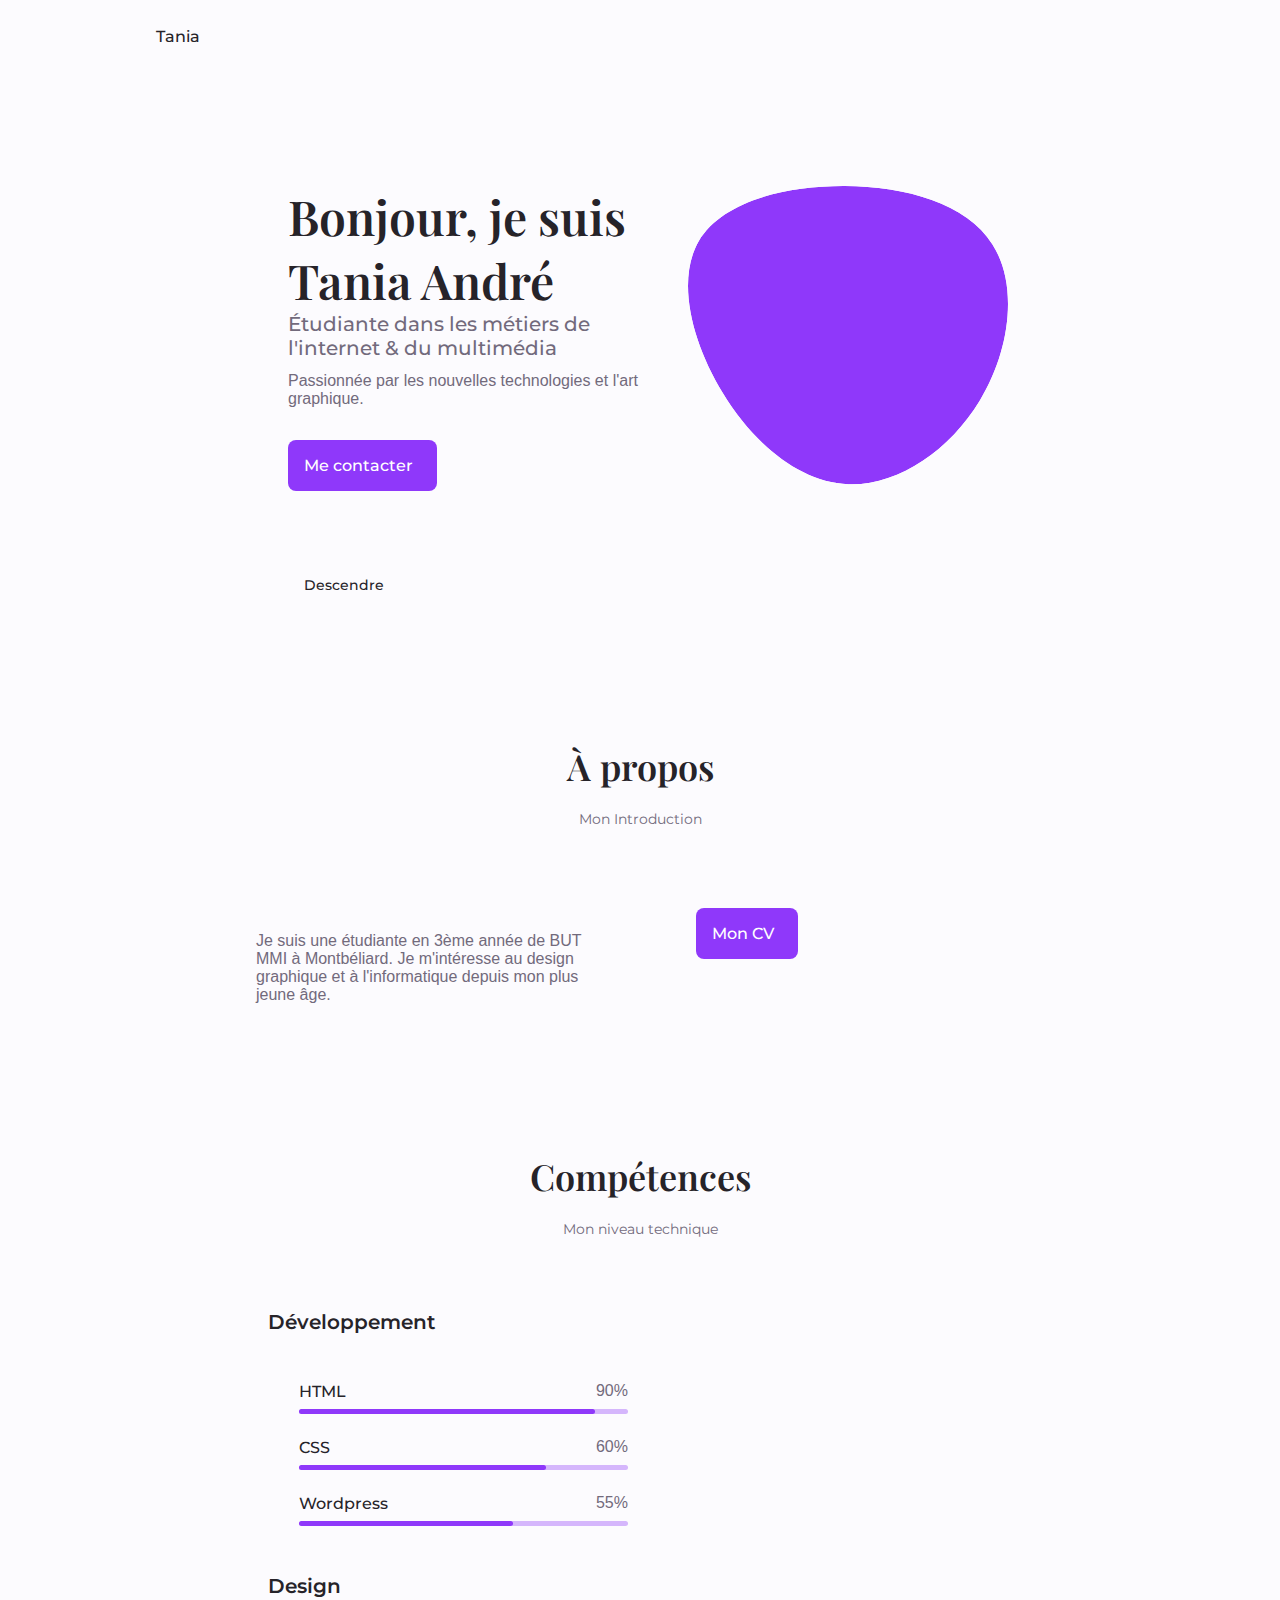
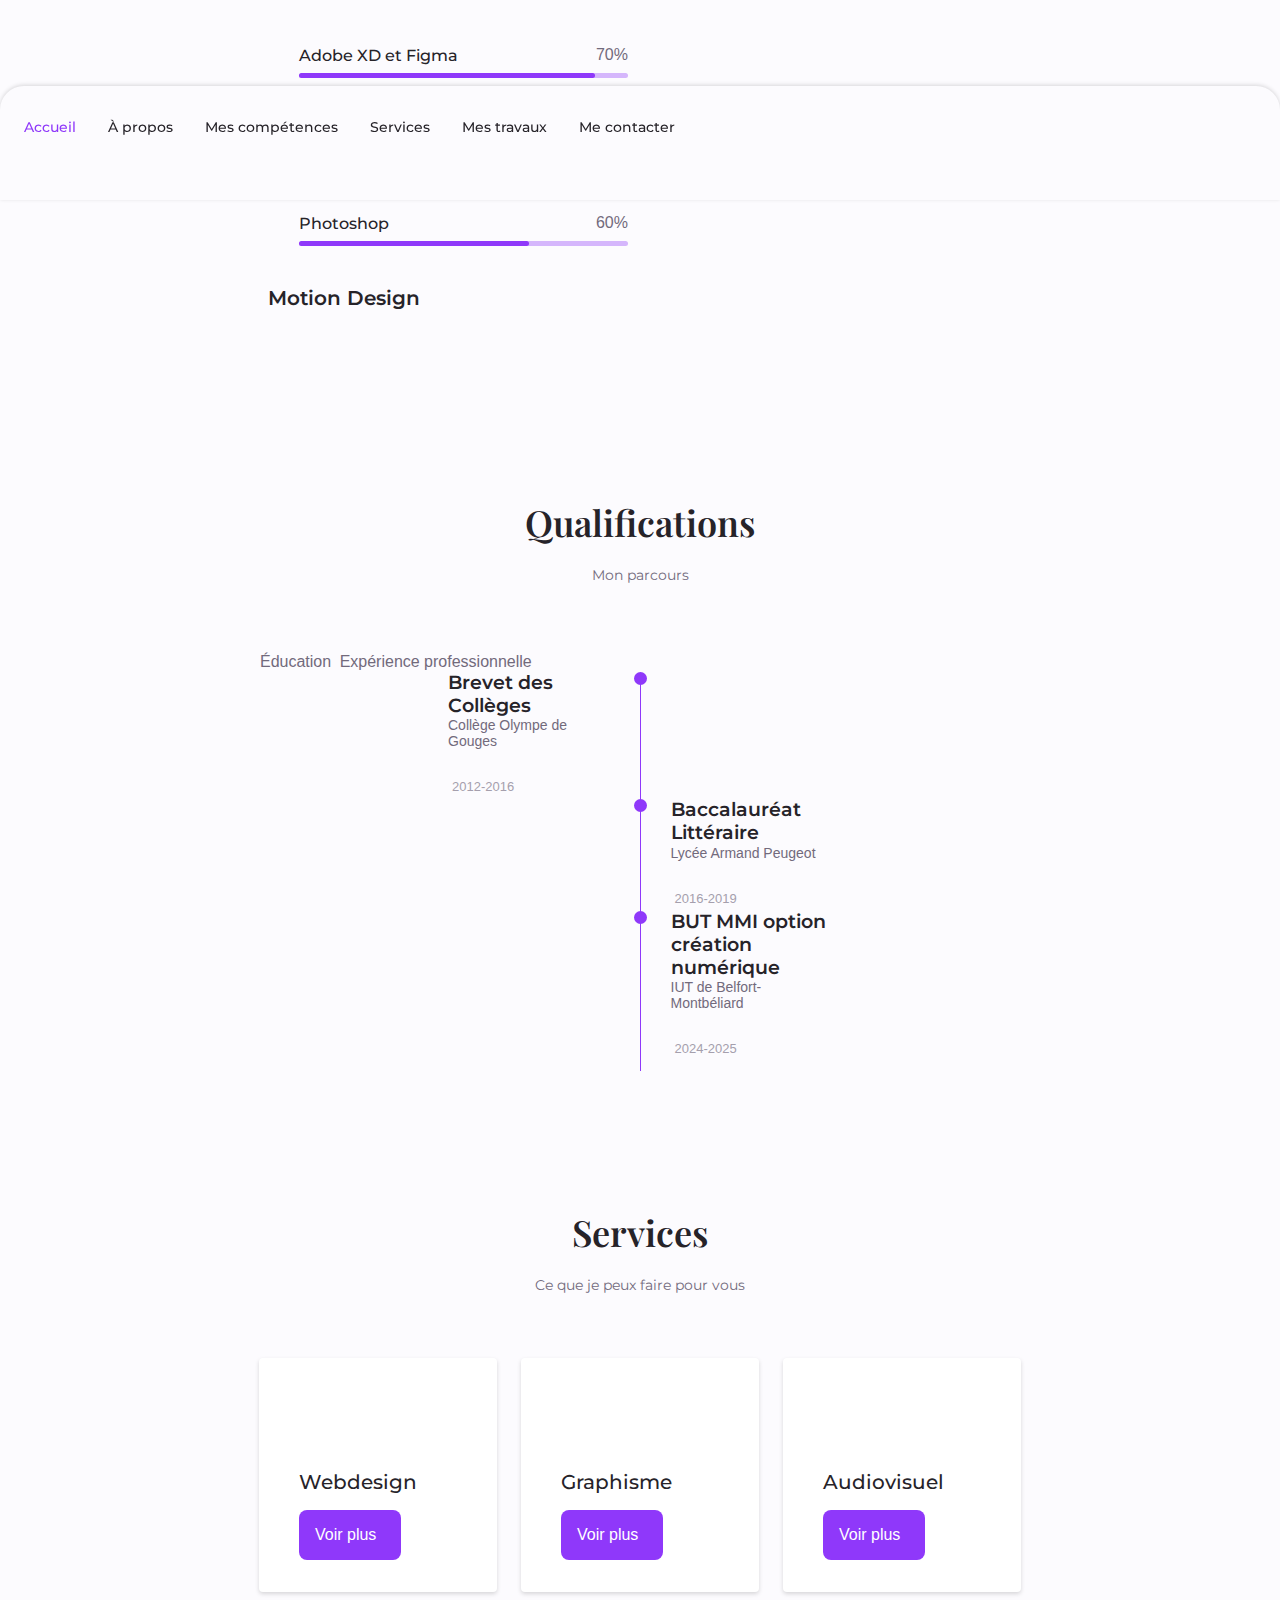
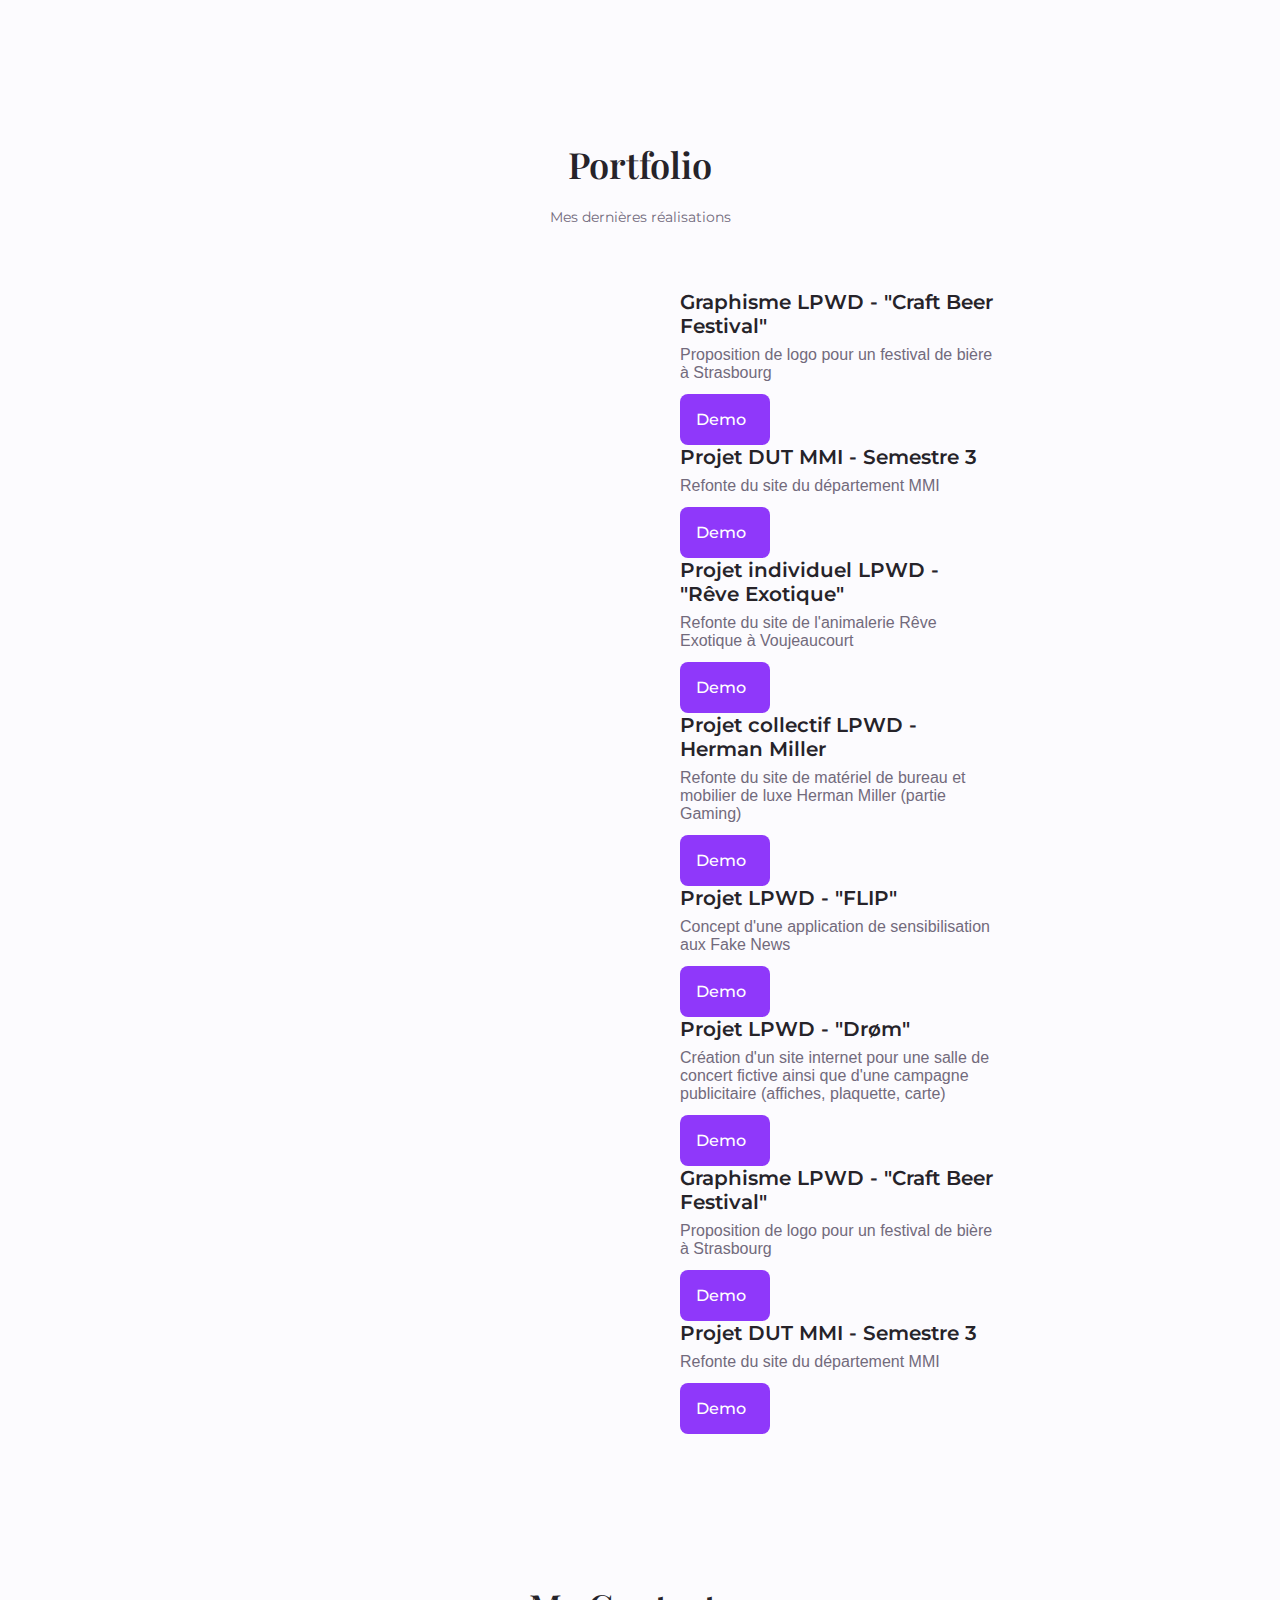
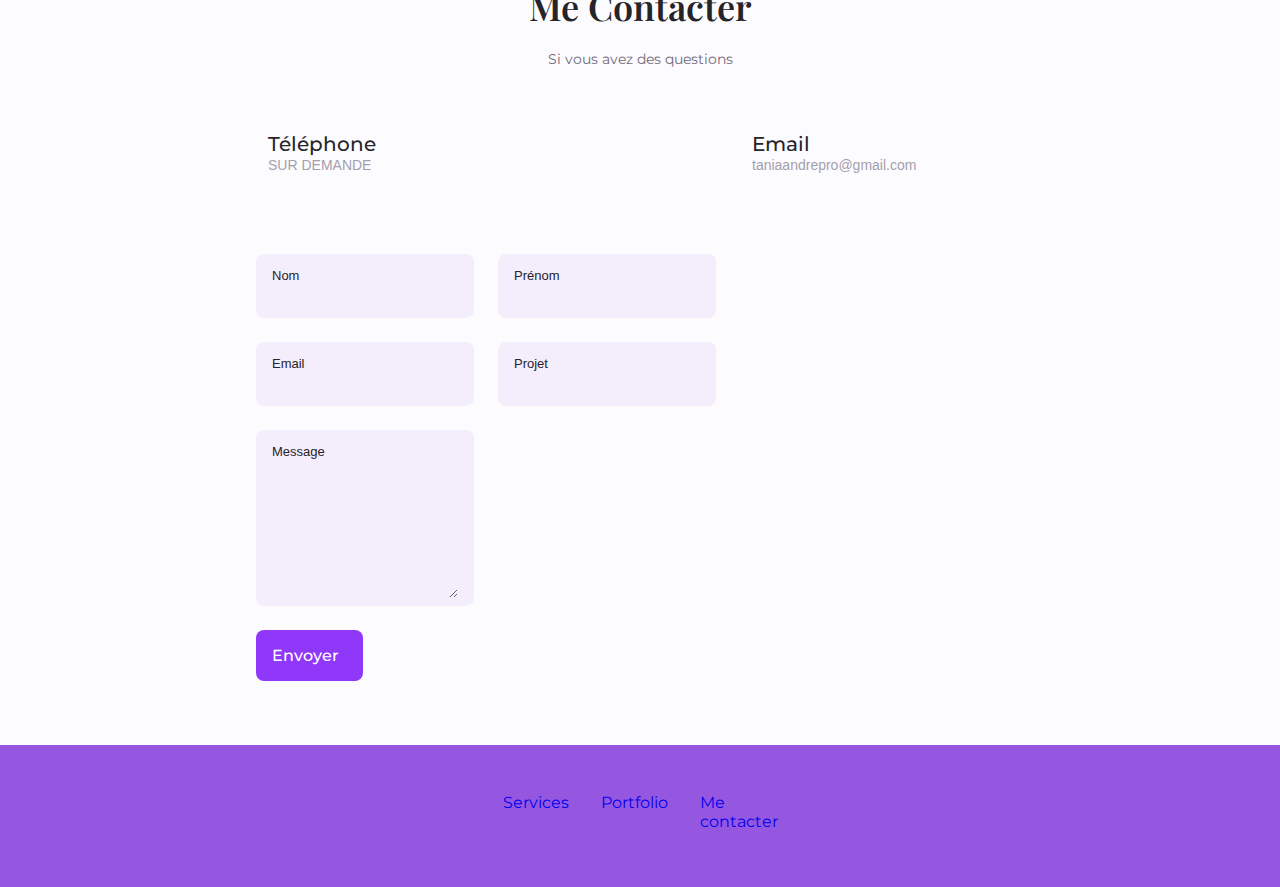
==== commit d9016ab8: "Update index.html" ====
--- a/index.html
+++ b/index.html
@@ -305,139 +305,111 @@
 
 
            <!--==================== QUALIFICATION ====================-->
-                        <section class="qualification section">
-                <h2 class="section__title">Qualifications</h2>
-                <span class="section__subtitle">Mon parcours</span>
-
-                <div class="qualification__container container">
-                    <div class="qualifications__tabs">
-                        <div class="qualifications__button button--flex qualification__active" data-target="#education">
-                            <i class="fa-solid fa-graduation-cap qualification__icon"></i>
-                            Éducation
-                        </div>
-
-                        <div class="qualifications__button button--flex" data-target="#work">
-                            <i class="fa-solid fa-briefcase qualification__icon"></i>
-                            Expérience professionnelle
-                        </div>
-                    </div>
-
-                    <div class="qualification__sections">
-
-                        <div class="qualification__content qualification__active" data-content id="education">
-
-                            <div class="qualification__data">
-                                <div>
-                                    <h3>Brevet des Collèges</h3>
-                                    <span class="qualification__subtitle">
-                                    Collège Olympe de Gouges
-                                    </span>
-                                    <div class="qualification__calendar">
-                                        <i class="fa-solid fa-calendar qualification__icon"></i>
-                                        2012-2016
-                                    </div>
-                                </div>
-
-                                <div>
-                                    <span class="qualification__rounder"></span>
-                                    <span class="qualification__line"></span>
-                                </div>
-
-                            </div>
-
-                                <div class="qualification__data">
-                                    <div>
-                                    </div>
-
-                                    <div>
-                                        <span class="qualification__rounder"></span>
-                                        <span class="qualification__line"></span>
-                                    </div>
-
-                                    <div>
-                                        <h3>Baccalauréat Littéraire</h3>
-                                        <span class="qualification__subtitle">
-                                    Lycée Armand Peugeot
-                                    </span>
-                                        <div class="qualification__calendar">
-                                            <i class="fa-solid fa-calendar qualification__icon"></i>
-                                            2016-2019
-                                        </div>
-                                    </div>
-
-                                </div>
-
-                                <div class="qualification__data">
-                                    <div>
-                                    </div>
-
-                                    <div>
-                                        <span class="qualification__rounder"></span>
-                                       <!-- <span class="qualification__line"></span> -->
-                                    </div>
-
-                                    <div>
-                                        <h3>BUT MMI option création numérique</h3>
-                                        <span class="qualification__subtitle">
-                                    IUT de Belfort-Montbéliard
-                                    </span>
-                                        <div class="qualification__calendar">
-                                            <i class="fa-solid fa-calendar qualification__icon"></i>
-                                            2024-2025
-                                        </div>
-                                    </div>
-
-                                </div>
-
-                                
-
-                </div>
-
-                        <div class="qualification__content" data-content id="work">
-
-                            <div class="qualification__data">
-                                <div>
-                                    <h3>Stage Graphisme/Webdesign</h3>
-                                    <span class="qualification__subtitle">
-                                    Agence de communication <br> UP-Solutions
-                                    </span>
-                                    <div class="qualification__calendar">
-                                        <i class="fa-solid fa-calendar qualification__icon"></i>
-                                        Mars 2022 à Juin 2022 (3 mois)
-                                    </div>
-                                </div>
-
-                                <div>
-                                    <span class="qualification__rounder"></span>
-                                    <span class="qualification__line"></span>
-                                </div>
-
-                            </div>
-
-                            <div class="qualification__data">
-                                <div>
-                                    <h3>Stage communication/développement</h3>
-                                    <span class="qualification__subtitle">
-                                    Confédération Syndicale des Familles
-                                    </span>
-                                    <div class="qualification__calendar">
-                                        <i class="fa-solid fa-calendar qualification__icon"></i>
-                                        Février 2023 à Juin 2023 (4 mois)
-                                    </div>
-                                </div>
-
-                                <div>
-                                    <span class="qualification__rounder"></span>
-                                    <!-- <span class="qualification__line"></span> -->
-                                </div>
-
-                            </div>
-                        </div>
-
-                    </div>
-
-                </div>
-            </section>
+                  <section class="qualification section">
+    <h2 class="section__title">Qualifications</h2>
+    <span class="section__subtitle">Mon parcours</span>
+
+    <div class="qualification__container container">
+        <div class="qualifications__tabs">
+            <div class="qualifications__button button--flex qualification__active" data-target="#education">
+                <i class="fa-solid fa-graduation-cap qualification__icon"></i>
+                Éducation
+            </div>
+
+            <div class="qualifications__button button--flex" data-target="#work">
+                <i class="fa-solid fa-briefcase qualification__icon"></i>
+                Expérience professionnelle
+            </div>
+        </div>
+
+        <div class="qualification__sections">
+            <!-- Section Éducation -->
+            <div class="qualification__content qualification__active" data-content id="education">
+                <div class="qualification__data">
+                    <div>
+                        <h3>Brevet des Collèges</h3>
+                        <span class="qualification__subtitle">Collège Olympe de Gouges</span>
+                        <div class="qualification__calendar">
+                            <i class="fa-solid fa-calendar qualification__icon"></i>
+                            2012-2016
+                        </div>
+                    </div>
+                    <div>
+                        <span class="qualification__rounder"></span>
+                        <span class="qualification__line"></span>
+                    </div>
+                </div>
+
+                <div class="qualification__data">
+                    <div></div>
+                    <div>
+                        <span class="qualification__rounder"></span>
+                        <span class="qualification__line"></span>
+                    </div>
+                    <div>
+                        <h3>Baccalauréat Littéraire</h3>
+                        <span class="qualification__subtitle">Lycée Armand Peugeot</span>
+                        <div class="qualification__calendar">
+                            <i class="fa-solid fa-calendar qualification__icon"></i>
+                            2016-2019
+                        </div>
+                    </div>
+                </div>
+
+                <div class="qualification__data">
+                    <div></div>
+                    <div>
+                        <span class="qualification__rounder"></span>
+                        <span class="qualification__line"></span>
+                    </div>
+                    <div>
+                        <h3>BUT MMI option création numérique</h3>
+                        <span class="qualification__subtitle">IUT de Belfort-Montbéliard</span>
+                        <div class="qualification__calendar">
+                            <i class="fa-solid fa-calendar qualification__icon"></i>
+                            2024-2025
+                        </div>
+                    </div>
+                </div>
+            </div>
+
+            <!-- Section Expérience Professionnelle -->
+            <div class="qualification__content" data-content id="work">
+                <div class="qualification__data">
+                    <div>
+                        <h3>Stage Graphisme/Webdesign</h3>
+                        <span class="qualification__subtitle">Agence de communication <br> UP-Solutions</span>
+                        <div class="qualification__calendar">
+                            <i class="fa-solid fa-calendar qualification__icon"></i>
+                            Mars 2022 à Juin 2022 (3 mois)
+                        </div>
+                    </div>
+                    <div>
+                        <span class="qualification__rounder"></span>
+                        <span class="qualification__line"></span>
+                    </div>
+                </div>
+
+                <div class="qualification__data">
+                    <div></div>
+                    <div>
+                        <span class="qualification__rounder"></span>
+                        <span class="qualification__line"></span>
+                    </div>
+                    <div>
+                        <h3>Stage communication</h3>
+                        <span class="qualification__subtitle">Confédération Syndicale des Familles</span>
+                        <div class="qualification__calendar">
+                            <i class="fa-solid fa-calendar qualification__icon"></i>
+                            Février 2023 à Juin 2023 (4 mois)
+                        </div>
+                    </div>
+                </div>
+            </div>
+        </div>
+    </div>
+</section>
+
 
 
             <!--==================== SERVICES ====================-->
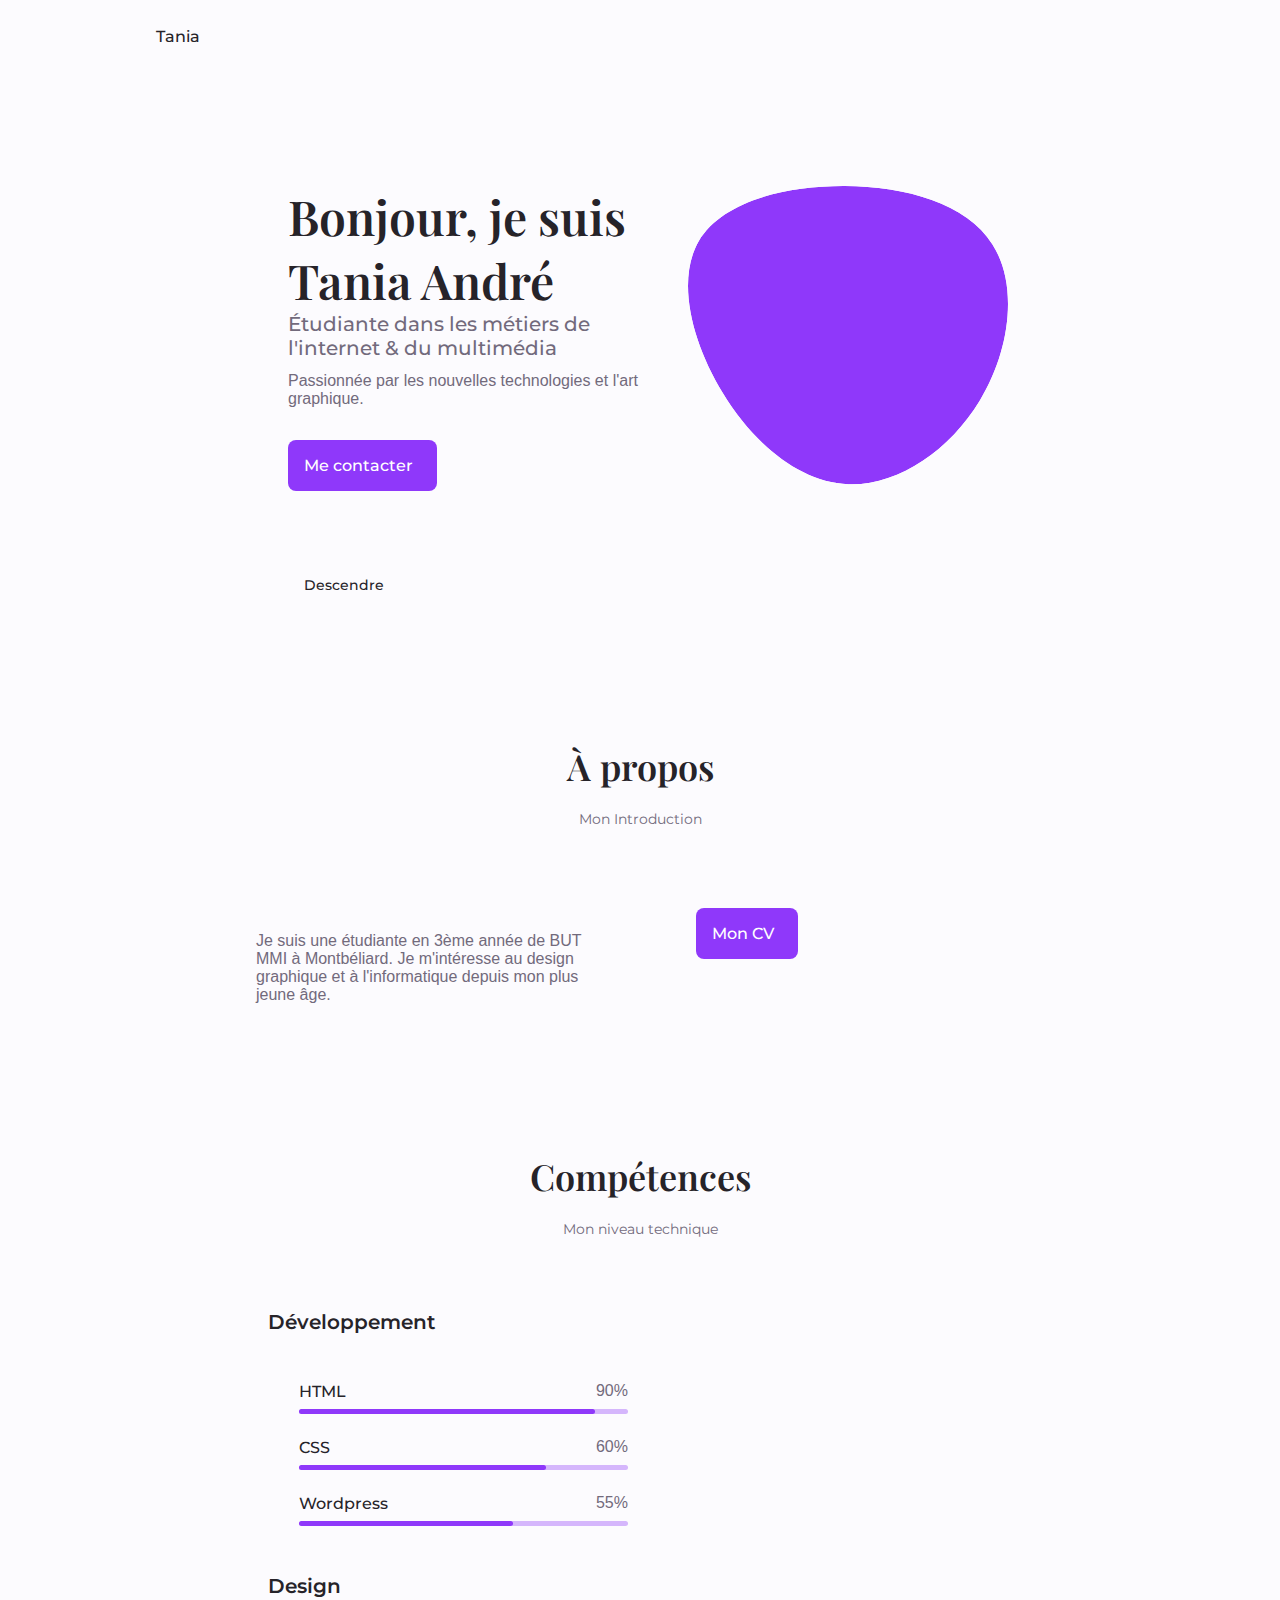
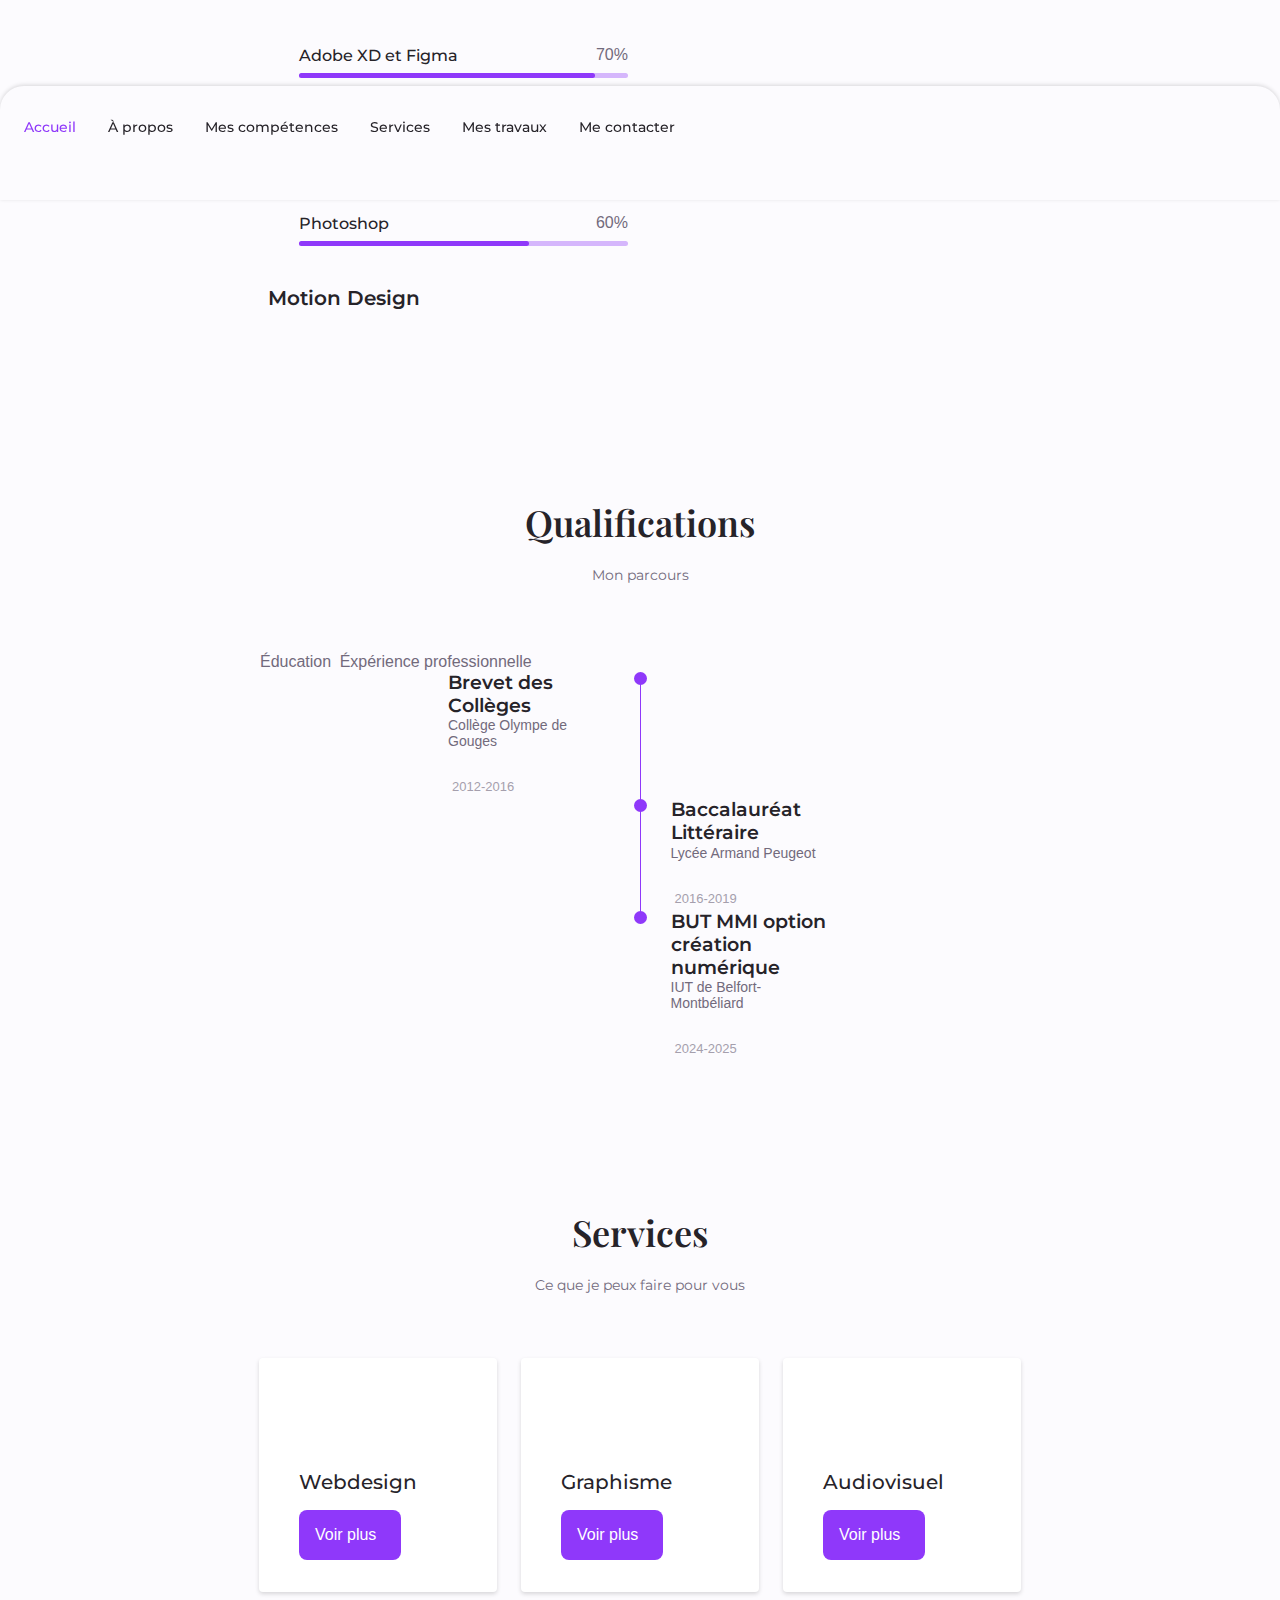
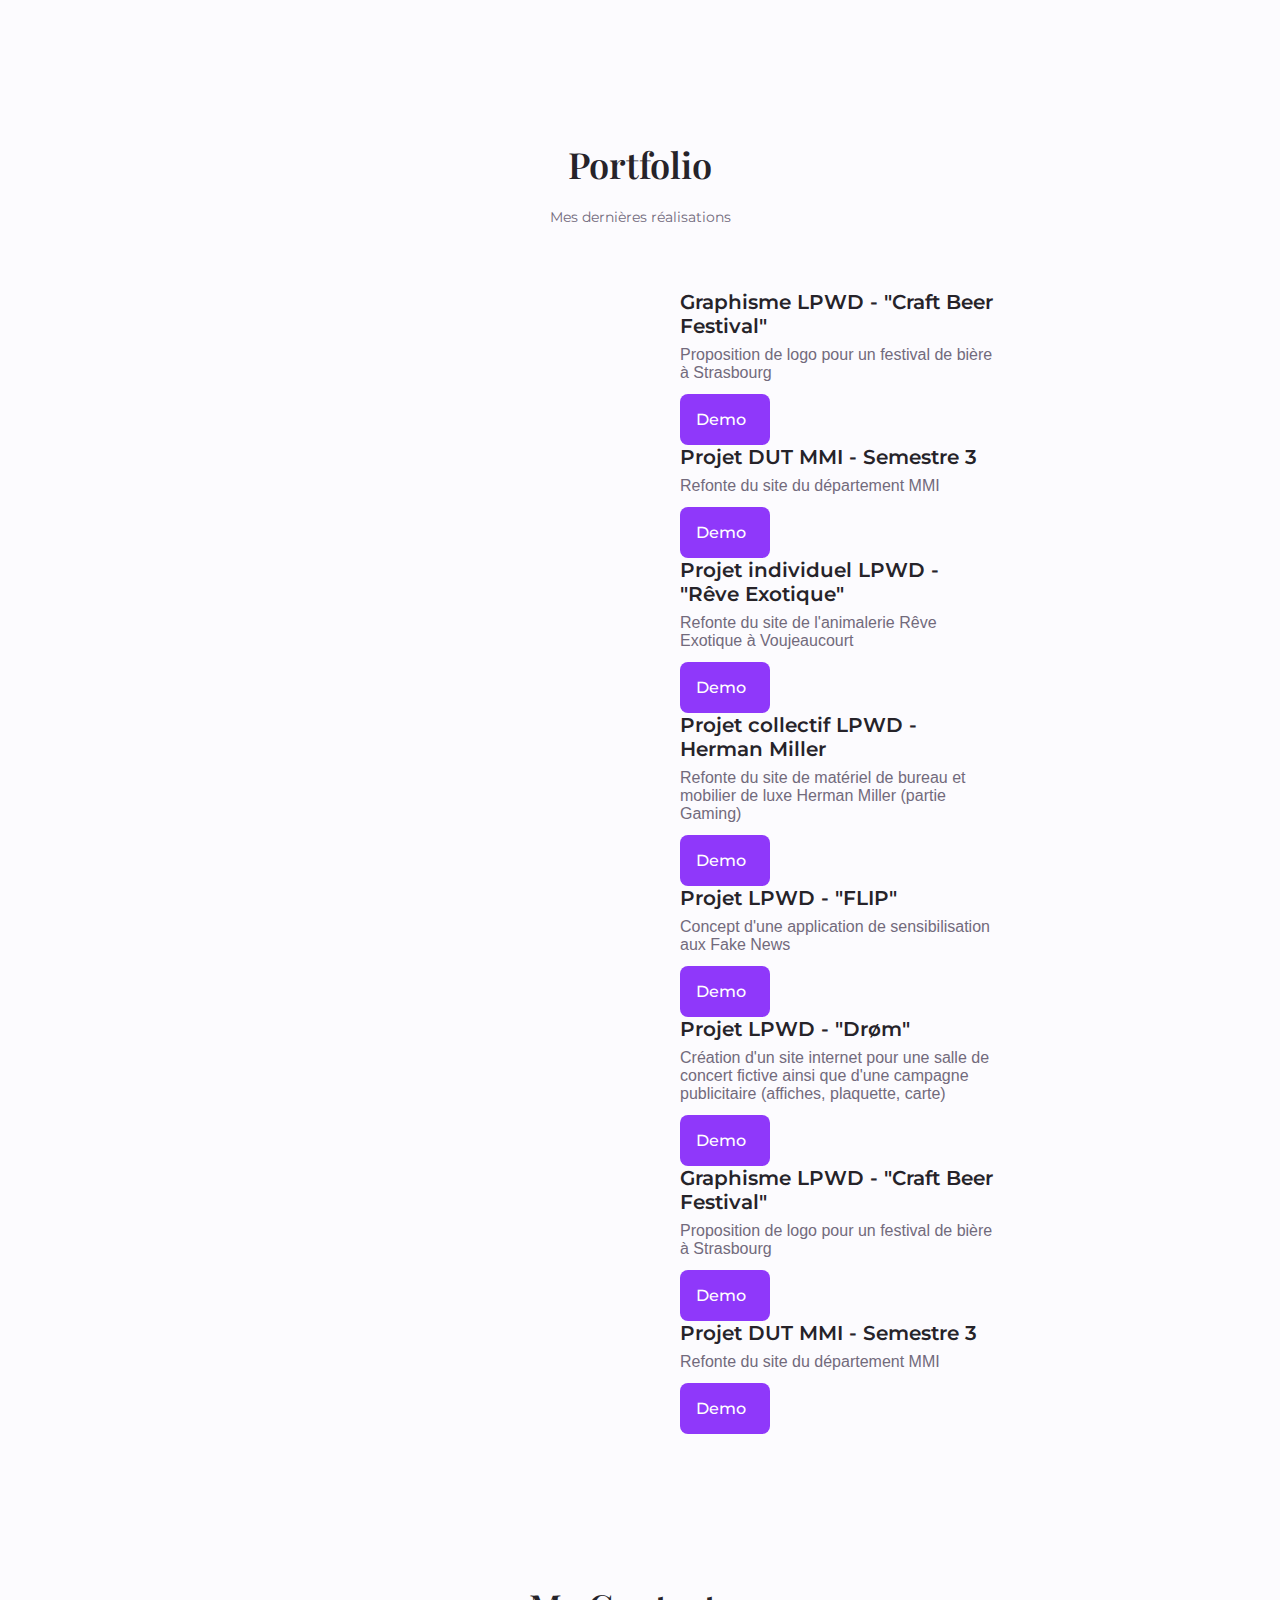
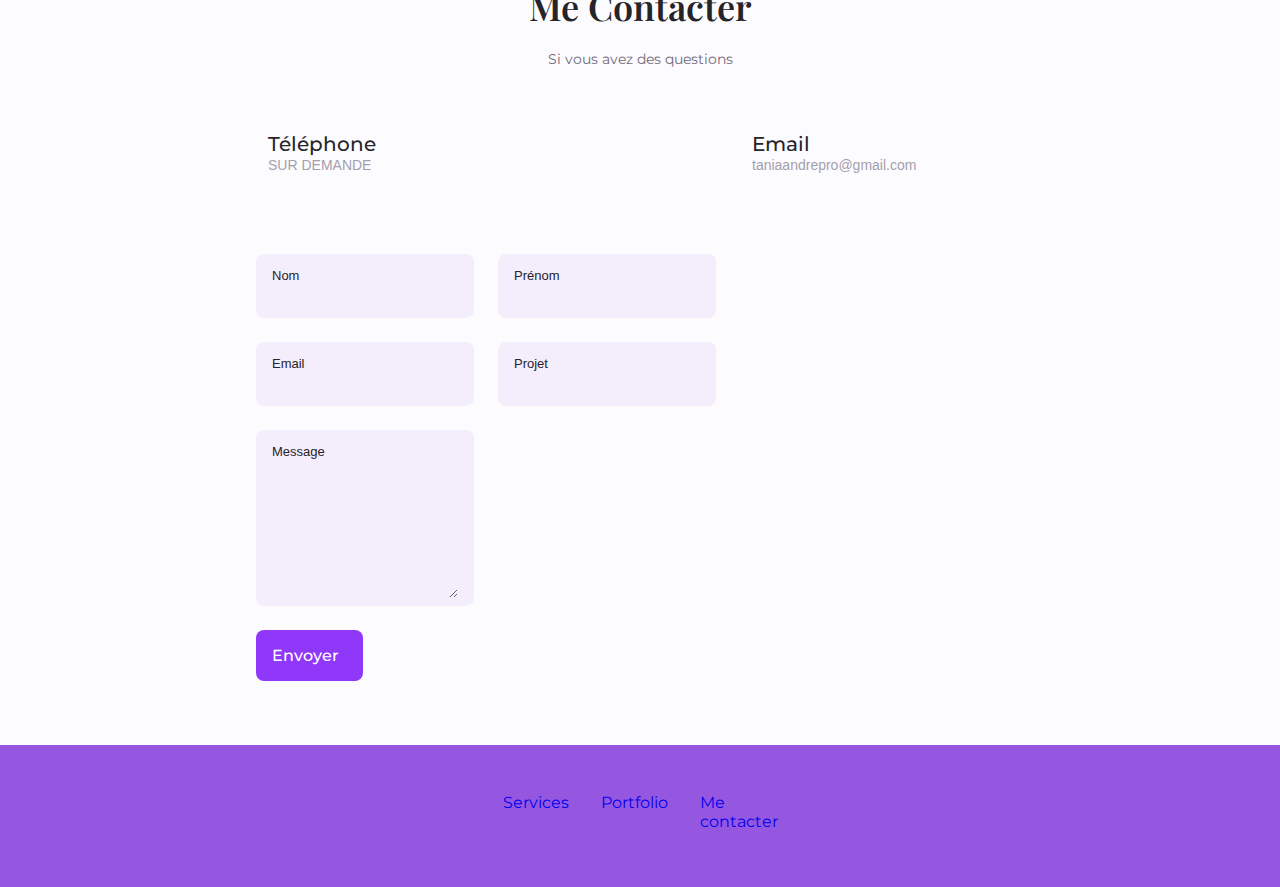
==== commit 0fa63c89: "Update index.html" ====
--- a/index.html
+++ b/index.html
@@ -305,112 +305,139 @@
 
 
            <!--==================== QUALIFICATION ====================-->
-                  <section class="qualification section">
-    <h2 class="section__title">Qualifications</h2>
-    <span class="section__subtitle">Mon parcours</span>
-
-    <div class="qualification__container container">
-        <div class="qualifications__tabs">
-            <div class="qualifications__button button--flex qualification__active" data-target="#education">
-                <i class="fa-solid fa-graduation-cap qualification__icon"></i>
-                Éducation
-            </div>
-
-            <div class="qualifications__button button--flex" data-target="#work">
-                <i class="fa-solid fa-briefcase qualification__icon"></i>
-                Expérience professionnelle
-            </div>
-        </div>
-
-        <div class="qualification__sections">
-            <!-- Section Éducation -->
-            <div class="qualification__content qualification__active" data-content id="education">
-                <div class="qualification__data">
-                    <div>
-                        <h3>Brevet des Collèges</h3>
-                        <span class="qualification__subtitle">Collège Olympe de Gouges</span>
-                        <div class="qualification__calendar">
-                            <i class="fa-solid fa-calendar qualification__icon"></i>
-                            2012-2016
-                        </div>
-                    </div>
-                    <div>
-                        <span class="qualification__rounder"></span>
-                        <span class="qualification__line"></span>
-                    </div>
-                </div>
-
-                <div class="qualification__data">
-                    <div></div>
-                    <div>
-                        <span class="qualification__rounder"></span>
-                        <span class="qualification__line"></span>
-                    </div>
-                    <div>
-                        <h3>Baccalauréat Littéraire</h3>
-                        <span class="qualification__subtitle">Lycée Armand Peugeot</span>
-                        <div class="qualification__calendar">
-                            <i class="fa-solid fa-calendar qualification__icon"></i>
-                            2016-2019
-                        </div>
-                    </div>
-                </div>
-
-                <div class="qualification__data">
-                    <div></div>
-                    <div>
-                        <span class="qualification__rounder"></span>
-                        <span class="qualification__line"></span>
-                    </div>
-                    <div>
-                        <h3>BUT MMI option création numérique</h3>
-                        <span class="qualification__subtitle">IUT de Belfort-Montbéliard</span>
-                        <div class="qualification__calendar">
-                            <i class="fa-solid fa-calendar qualification__icon"></i>
-                            2024-2025
-                        </div>
-                    </div>
-                </div>
-            </div>
-
-            <!-- Section Expérience Professionnelle -->
-            <div class="qualification__content" data-content id="work">
-                <div class="qualification__data">
-                    <div>
-                        <h3>Stage Graphisme/Webdesign</h3>
-                        <span class="qualification__subtitle">Agence de communication <br> UP-Solutions</span>
-                        <div class="qualification__calendar">
-                            <i class="fa-solid fa-calendar qualification__icon"></i>
-                            Mars 2022 à Juin 2022 (3 mois)
-                        </div>
-                    </div>
-                    <div>
-                        <span class="qualification__rounder"></span>
-                        <span class="qualification__line"></span>
-                    </div>
-                </div>
-
-                <div class="qualification__data">
-                    <div></div>
-                    <div>
-                        <span class="qualification__rounder"></span>
-                        <span class="qualification__line"></span>
-                    </div>
-                    <div>
-                        <h3>Stage communication</h3>
-                        <span class="qualification__subtitle">Confédération Syndicale des Familles</span>
-                        <div class="qualification__calendar">
-                            <i class="fa-solid fa-calendar qualification__icon"></i>
-                            Février 2023 à Juin 2023 (4 mois)
-                        </div>
-                    </div>
-                </div>
-            </div>
-        </div>
-    </div>
-</section>
-
-
+                       <section class="qualification section">
+                <h2 class="section__title">Qualifications</h2>
+                <span class="section__subtitle">Mon parcours</span>
+
+                <div class="qualification__container container">
+                    <div class="qualifications__tabs">
+                        <div class="qualifications__button button--flex qualification__active" data-target="#education">
+                            <i class="fa-solid fa-graduation-cap qualification__icon"></i>
+                            Éducation
+                        </div>
+
+                        <div class="qualifications__button button--flex" data-target="#work">
+                            <i class="fa-solid fa-briefcase qualification__icon"></i>
+                            Éxpérience professionnelle
+                        </div>
+                    </div>
+
+                    <div class="qualification__sections">
+
+                        <div class="qualification__content qualification__active" data-content id="education">
+
+                            <div class="qualification__data">
+                                <div>
+                                    <h3>Brevet des Collèges</h3>
+                                    <span class="qualification__subtitle">
+                                    Collège Olympe de Gouges
+                                    </span>
+                                    <div class="qualification__calendar">
+                                        <i class="fa-solid fa-calendar qualification__icon"></i>
+                                        2012-2016
+                                    </div>
+                                </div>
+
+                                <div>
+                                    <span class="qualification__rounder"></span>
+                                    <span class="qualification__line"></span>
+                                </div>
+
+                            </div>
+
+                                <div class="qualification__data">
+                                    <div>
+                                    </div>
+
+                                    <div>
+                                        <span class="qualification__rounder"></span>
+                                        <span class="qualification__line"></span>
+                                    </div>
+
+                                    <div>
+                                        <h3>Baccalauréat Littéraire</h3>
+                                        <span class="qualification__subtitle">
+                                    Lycée Armand Peugeot
+                                    </span>
+                                        <div class="qualification__calendar">
+                                            <i class="fa-solid fa-calendar qualification__icon"></i>
+                                            2016-2019
+                                        </div>
+                                    </div>
+
+                                </div>
+
+                                <div class="qualification__data">
+                                    <div>
+                                    </div>
+
+                                    <div>
+                                        <span class="qualification__rounder"></span>
+                                       <!-- <span class="qualification__line"></span> -->
+                                    </div>
+
+                                    <div>
+                                        <h3>BUT MMI option création numérique</h3>
+                                        <span class="qualification__subtitle">
+                                    IUT de Belfort-Montbéliard
+                                    </span>
+                                        <div class="qualification__calendar">
+                                            <i class="fa-solid fa-calendar qualification__icon"></i>
+                                            2024-2025
+                                        </div>
+                                    </div>
+
+                                </div>
+
+                                
+
+                </div>
+
+                        <div class="qualification__content" data-content id="work">
+
+                            <div class="qualification__data">
+                                <div>
+                                    <h3>Stage Graphisme/Webdesign</h3>
+                                    <span class="qualification__subtitle">
+                                    Agence de communication <br> UP-Solutions
+                                    </span>
+                                    <div class="qualification__calendar">
+                                        <i class="fa-solid fa-calendar qualification__icon"></i>
+                                        Mars 2022 à Juin 2022 (3 mois)
+                                    </div>
+                                </div>
+
+                                <div>
+                                    <span class="qualification__rounder"></span>
+                                    <span class="qualification__line"></span>
+                                </div>
+
+                            </div>
+
+                            <div class="qualification__data">
+                                <div>
+                                    <h3>Stage communication/développement</h3>
+                                    <span class="qualification__subtitle">
+                                    Confédération Syndicale des Familles
+                                    </span>
+                                    <div class="qualification__calendar">
+                                        <i class="fa-solid fa-calendar qualification__icon"></i>
+                                        Février 2023 à Juin 2023 (4 mois)
+                                    </div>
+                                </div>
+
+                                <div>
+                                    <span class="qualification__rounder"></span>
+                                    <!-- <span class="qualification__line"></span> -->
+                                </div>
+
+                            </div>
+                        </div>
+
+                    </div>
+
+                </div>
+            </section>
 
             <!--==================== SERVICES ====================-->
             <section class="services section" id="services">
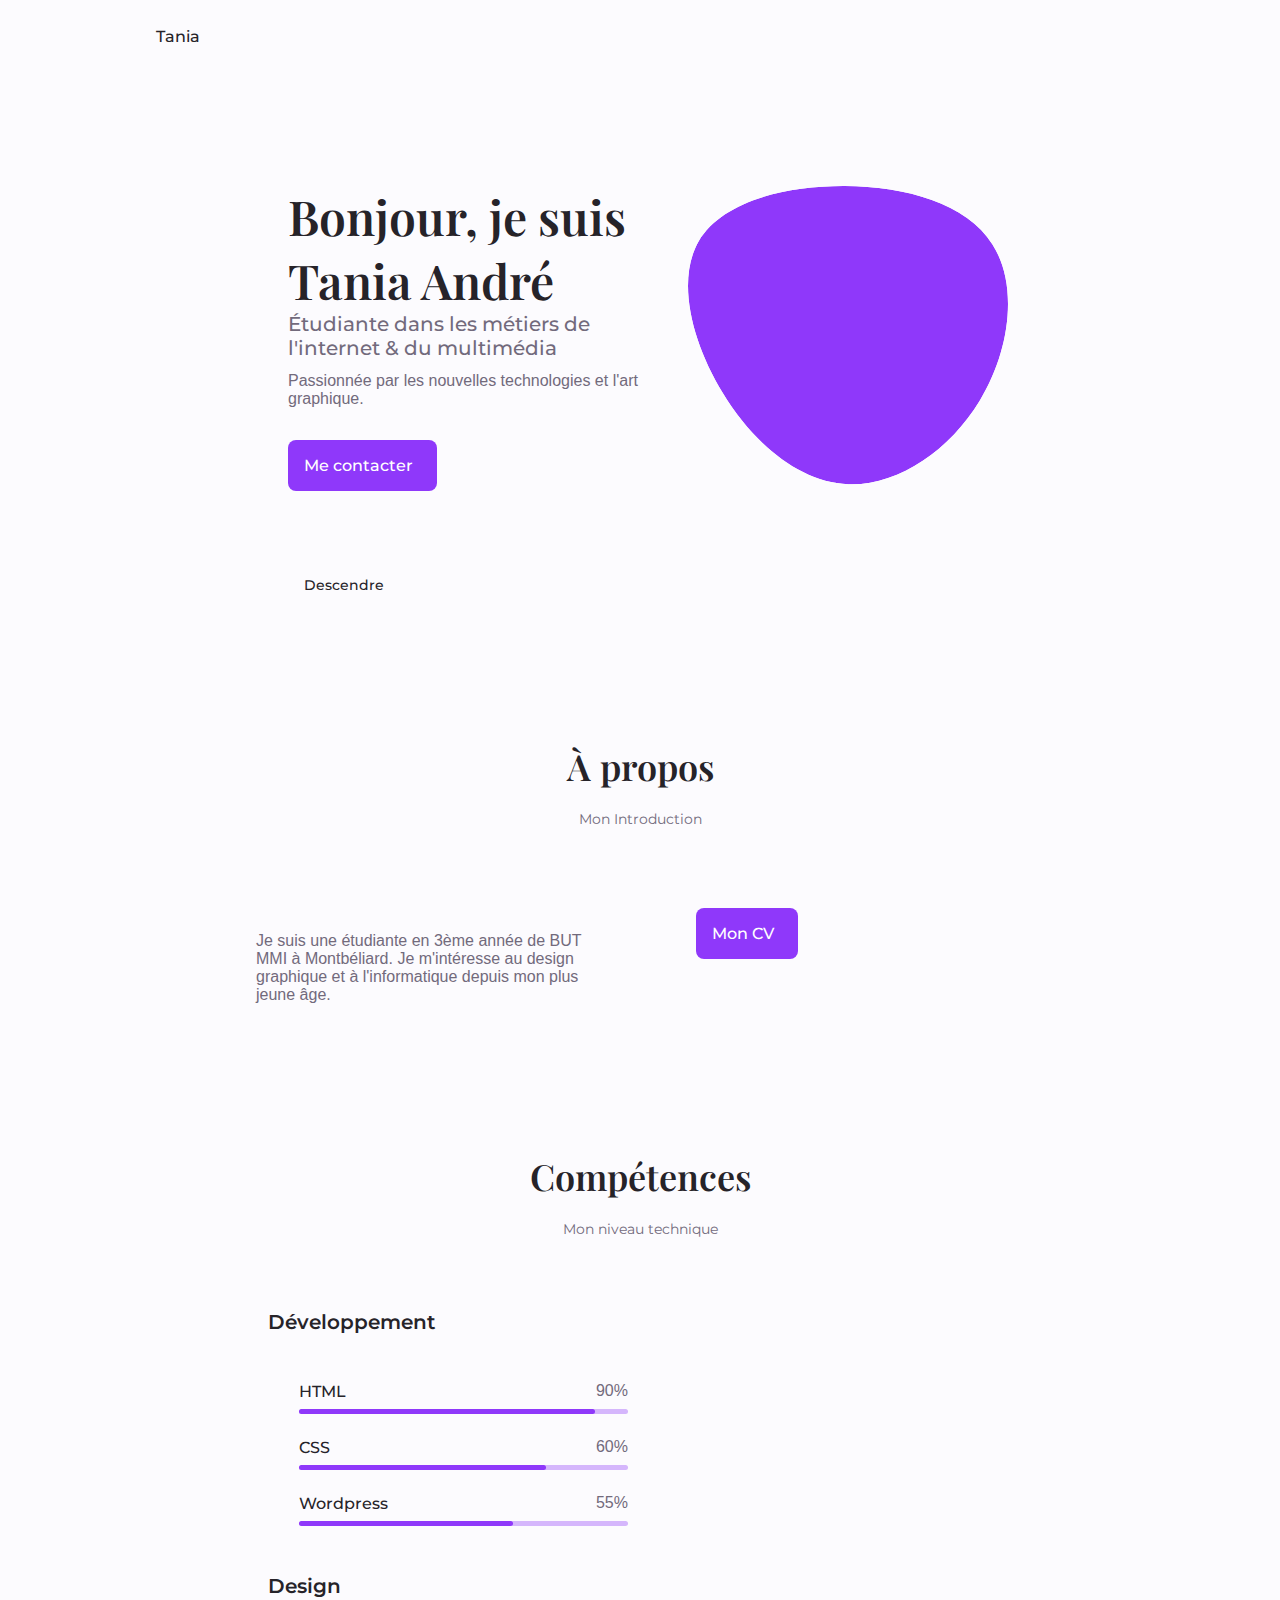
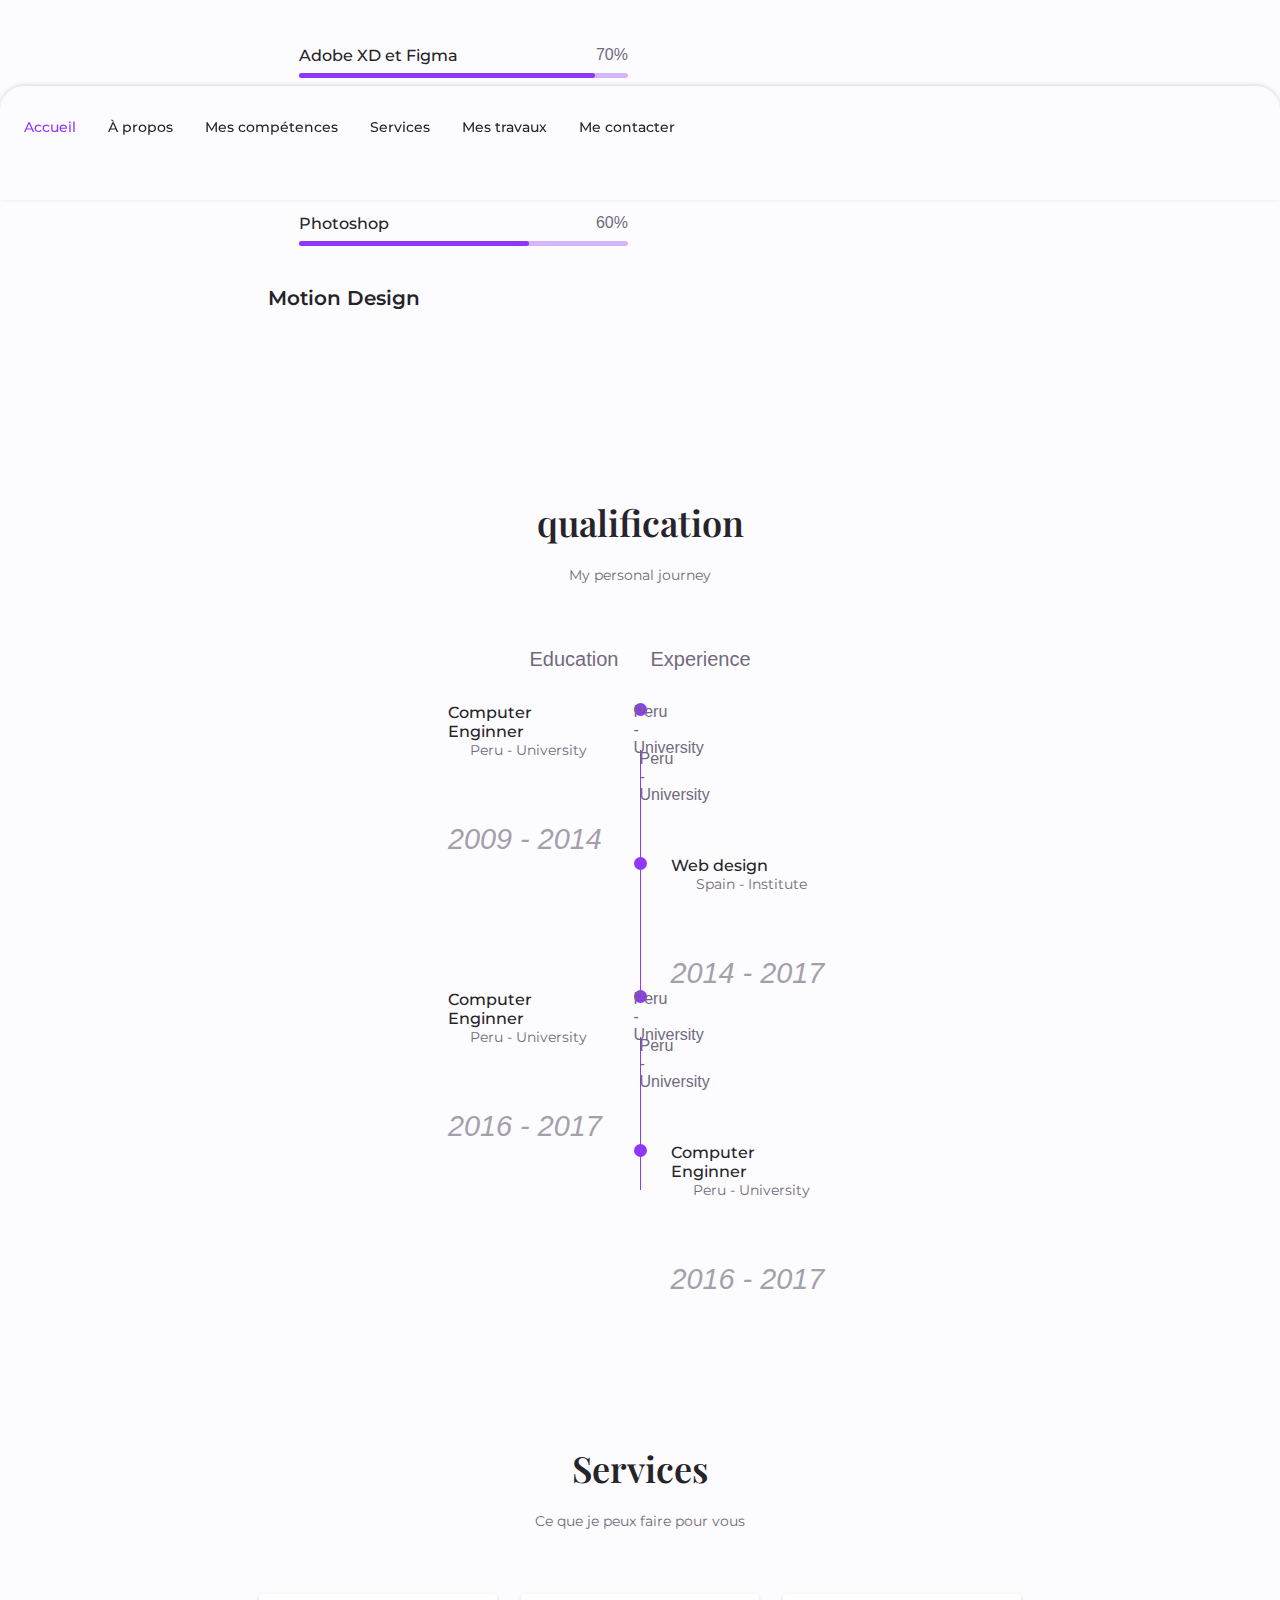
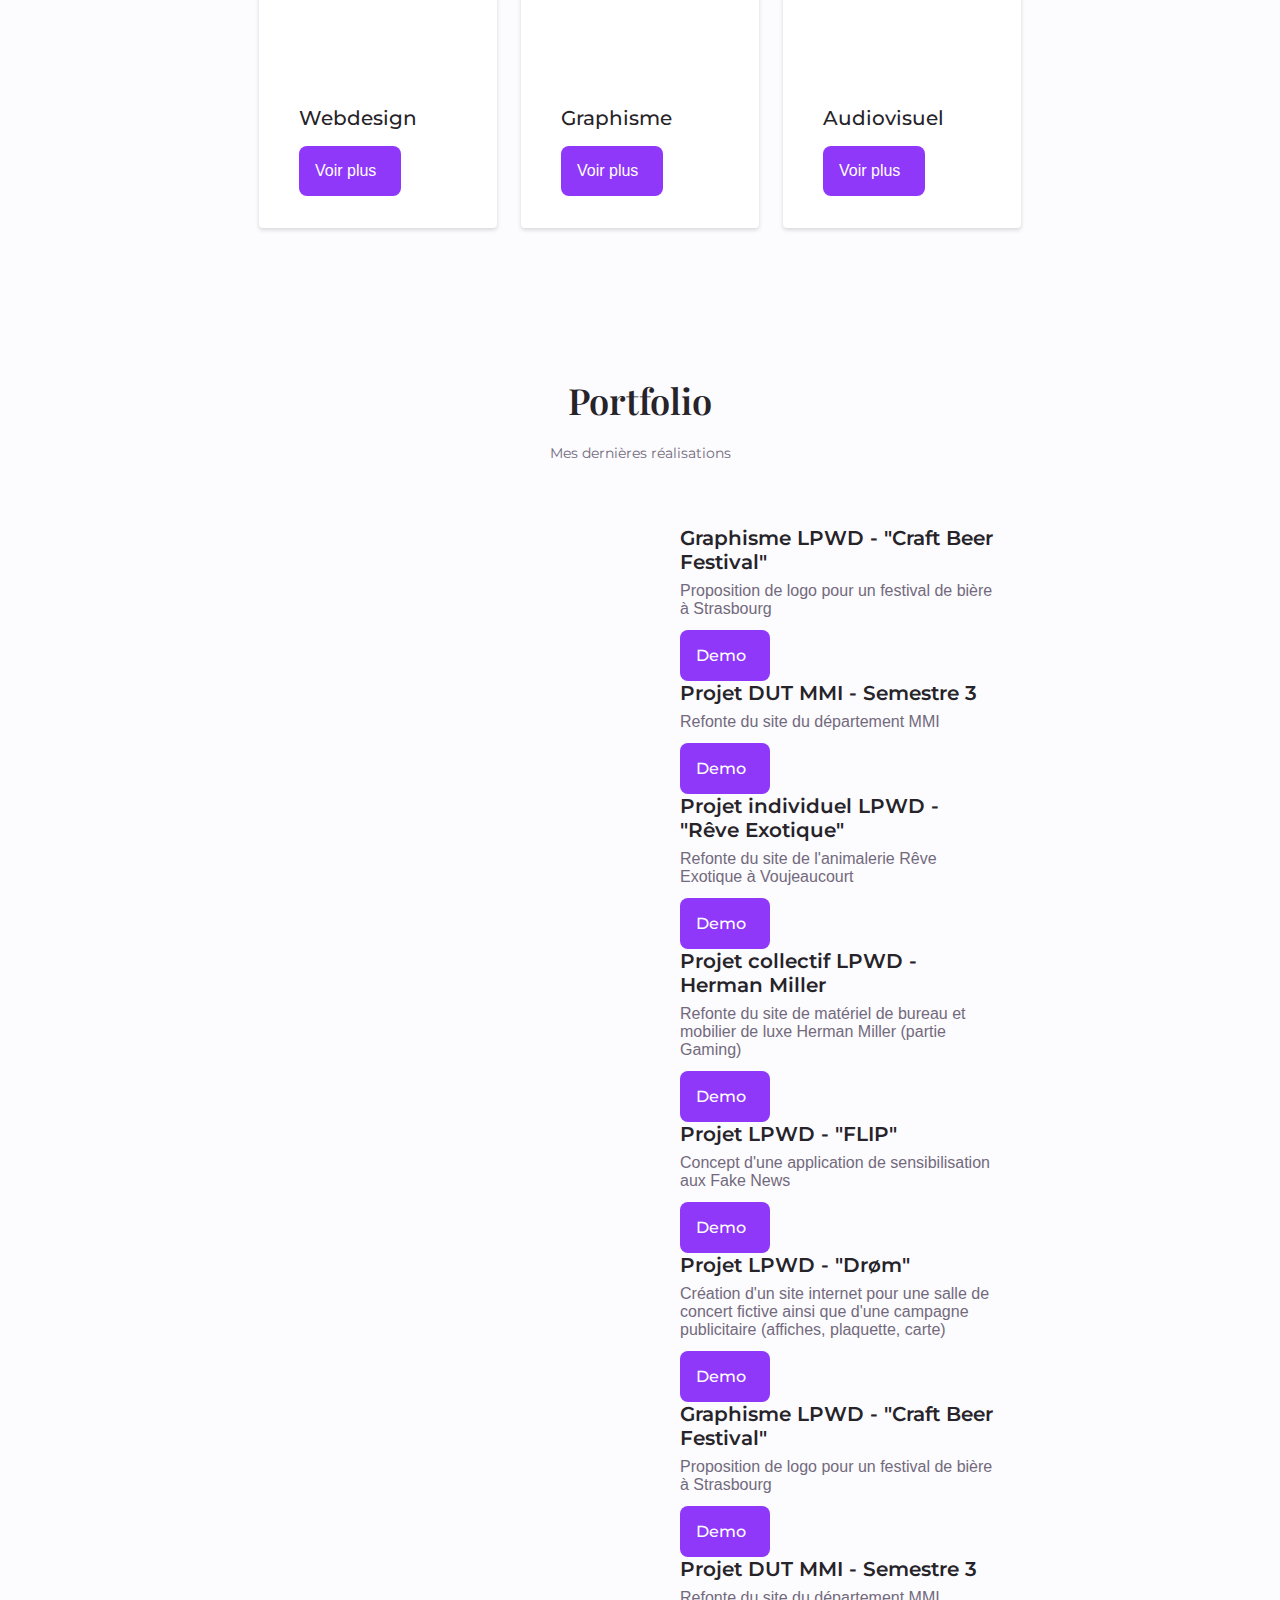
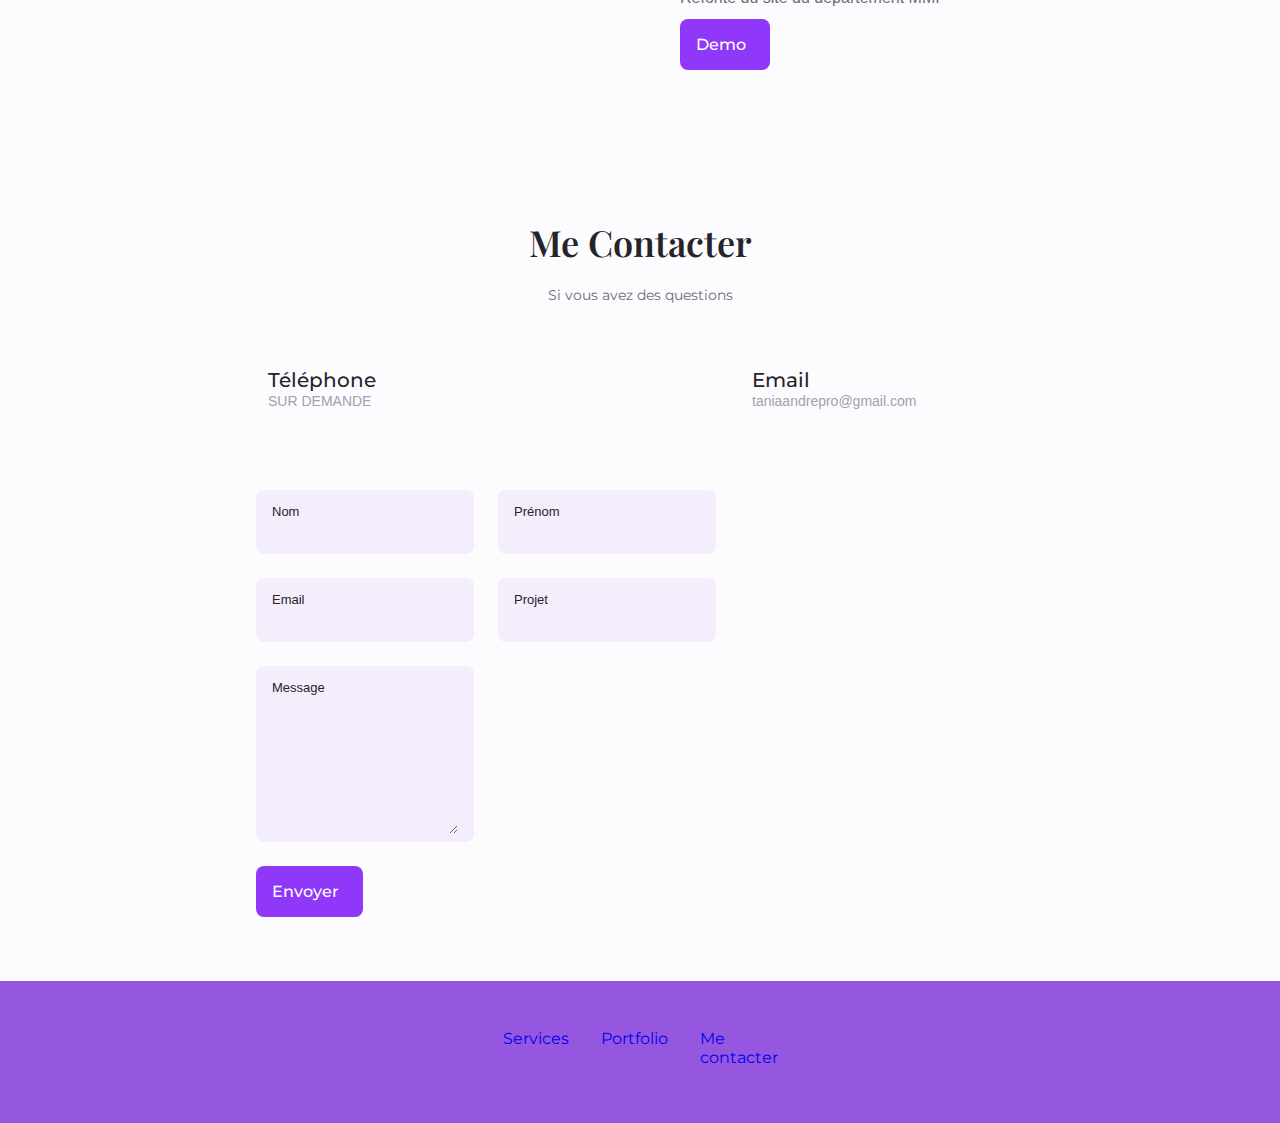
==== commit ef57cebf: "Update index.html" ====
--- a/index.html
+++ b/index.html
@@ -305,140 +305,174 @@
 
 
            <!--==================== QUALIFICATION ====================-->
-                       <section class="qualification section">
-                <h2 class="section__title">Qualifications</h2>
-                <span class="section__subtitle">Mon parcours</span>
-
-                <div class="qualification__container container">
-                    <div class="qualifications__tabs">
-                        <div class="qualifications__button button--flex qualification__active" data-target="#education">
-                            <i class="fa-solid fa-graduation-cap qualification__icon"></i>
-                            Éducation
-                        </div>
-
-                        <div class="qualifications__button button--flex" data-target="#work">
-                            <i class="fa-solid fa-briefcase qualification__icon"></i>
-                            Éxpérience professionnelle
-                        </div>
-                    </div>
-
-                    <div class="qualification__sections">
-
-                        <div class="qualification__content qualification__active" data-content id="education">
-
-                            <div class="qualification__data">
-                                <div>
-                                    <h3>Brevet des Collèges</h3>
-                                    <span class="qualification__subtitle">
-                                    Collège Olympe de Gouges
-                                    </span>
-                                    <div class="qualification__calendar">
-                                        <i class="fa-solid fa-calendar qualification__icon"></i>
-                                        2012-2016
-                                    </div>
-                                </div>
-
-                                <div>
-                                    <span class="qualification__rounder"></span>
-                                    <span class="qualification__line"></span>
-                                </div>
-
-                            </div>
-
-                                <div class="qualification__data">
-                                    <div>
-                                    </div>
-
-                                    <div>
-                                        <span class="qualification__rounder"></span>
-                                        <span class="qualification__line"></span>
-                                    </div>
-
-                                    <div>
-                                        <h3>Baccalauréat Littéraire</h3>
-                                        <span class="qualification__subtitle">
-                                    Lycée Armand Peugeot
-                                    </span>
-                                        <div class="qualification__calendar">
-                                            <i class="fa-solid fa-calendar qualification__icon"></i>
-                                            2016-2019
-                                        </div>
-                                    </div>
-
-                                </div>
-
-                                <div class="qualification__data">
-                                    <div>
-                                    </div>
-
-                                    <div>
-                                        <span class="qualification__rounder"></span>
-                                       <!-- <span class="qualification__line"></span> -->
-                                    </div>
-
-                                    <div>
-                                        <h3>BUT MMI option création numérique</h3>
-                                        <span class="qualification__subtitle">
-                                    IUT de Belfort-Montbéliard
-                                    </span>
-                                        <div class="qualification__calendar">
-                                            <i class="fa-solid fa-calendar qualification__icon"></i>
-                                            2024-2025
-                                        </div>
-                                    </div>
-
-                                </div>
-
-                                
-
-                </div>
-
-                        <div class="qualification__content" data-content id="work">
-
-                            <div class="qualification__data">
-                                <div>
-                                    <h3>Stage Graphisme/Webdesign</h3>
-                                    <span class="qualification__subtitle">
-                                    Agence de communication <br> UP-Solutions
-                                    </span>
-                                    <div class="qualification__calendar">
-                                        <i class="fa-solid fa-calendar qualification__icon"></i>
-                                        Mars 2022 à Juin 2022 (3 mois)
-                                    </div>
-                                </div>
-
-                                <div>
-                                    <span class="qualification__rounder"></span>
-                                    <span class="qualification__line"></span>
-                                </div>
-
-                            </div>
-
-                            <div class="qualification__data">
-                                <div>
-                                    <h3>Stage communication/développement</h3>
-                                    <span class="qualification__subtitle">
-                                    Confédération Syndicale des Familles
-                                    </span>
-                                    <div class="qualification__calendar">
-                                        <i class="fa-solid fa-calendar qualification__icon"></i>
-                                        Février 2023 à Juin 2023 (4 mois)
-                                    </div>
-                                </div>
-
-                                <div>
-                                    <span class="qualification__rounder"></span>
-                                    <!-- <span class="qualification__line"></span> -->
-                                </div>
-
-                            </div>
-                        </div>
-
-                    </div>
-
-                </div>
-            </section>
-
+                   <section class="qualification section">
+<h2 class="section__title">qualification</h2>
+<span class="section__subtitle">My personal journey</span>
+<div class="qualification__container container">
+
+    <div class="qualification__tabs">
+<div class="qualification__button button--flex">
+    Education
+</div>
+<div class="qualification__button button--flex">
+    Experience
+</div>
+    </div>
+
+    <div class="qualification__sections">
+        
+        <div class="qualification__content qualification__active" data-content id="education">
+            <div class="qualification__data">
+                <div>
+                    <h3 class="qualification__title">Computer Enginner</h3>
+                    <span class="section__subtitle">Peru - University</span>
+                    <div class="qualification__calendar"> 
+                        <i class="fa-solid fa-calendar qualification__icon">
+                            2009 - 2014
+                        </i>
+
+                    </div>
+                </div>
+                <div>
+                    <span class="qualification__rounder">Peru - University</span> 
+                    <span class="qualification__line">Peru - University</span> 
+                </div>
+            
+            </div>
+
+            <div class="qualification__data">
+
+                <div></div>
+
+                <div>
+                    <span class="qualification__rounder"></span> 
+                    <span class="qualification__line"></span> 
+                </div>
+
+                <div>
+                    <h3 class="qualification__title">Web design</h3>
+                    <span class="section__subtitle">Spain - Institute</span>
+                    <div class="qualification__calendar"> 
+                        <i class="fa-solid fa-calendar qualification__icon">
+                            2014 - 2017
+                        </i>
+
+                    </div>
+                </div>
+               
+            
+            </div>
+
+            <div class="qualification__data">
+                <div>
+                    <h3 class="qualification__title">Computer Enginner</h3>
+                    <span class="section__subtitle">Peru - University</span>
+                    <div class="qualification__calendar"> 
+                        <i class="fa-solid fa-calendar qualification__icon">
+                            2016 - 2017
+                        </i>
+
+                    </div>
+                </div>
+                <div>
+                    <span class="qualification__rounder">Peru - University</span> 
+                    <span class="qualification__line">Peru - University</span> 
+                </div>
+            
+            </div>
+
+            <div class="qualification__data">
+                <div></div>
+
+                <div>
+                    <span class="qualification__rounder"></span> 
+                    <!-- <span class="qualification__line"></span> -->
+                </div>
+
+                <div>
+                    <h3 class="qualification__title">Computer Enginner</h3>
+                    <span class="section__subtitle">Peru - University</span>
+                    <div class="qualification__calendar"> 
+                        <i class="fa-solid fa-calendar qualification__icon">
+                            2016 - 2017
+                        </i>
+
+                    </div>
+                </div>
+                
+            
+            </div>
+
+        </div>
+
+
+
+
+        <div class="qualification__content" data-content id="work">
+            <div class="qualification__data">
+                <div>
+                    <h3 class="qualification__title">Computer Enginner</h3>
+                    <span class="section__subtitle">Peru - University</span>
+                    <div class="qualification__calendar"> 
+                        <i class="fa-solid fa-calendar qualification__icon">
+                            2009 - 2014
+                        </i>
+
+                    </div>
+                </div>
+                <div>
+                    <span class="qualification__rounder">Peru - University</span> 
+                    <span class="qualification__line">Peru - University</span> 
+                </div>
+            
+            </div>
+
+            <div class="qualification__data">
+
+                <div></div>
+
+                <div>
+                    <span class="qualification__rounder"></span> 
+                    <span class="qualification__line"></span> 
+                </div>
+
+                <div>
+                    <h3 class="qualification__title">Web design</h3>
+                    <span class="section__subtitle">Spain - Institute</span>
+                    <div class="qualification__calendar"> 
+                        <i class="fa-solid fa-calendar qualification__icon">
+                            2014 - 2017
+                        </i>
+
+                    </div>
+                </div>
+               
+            
+            </div>
+
+            <div class="qualification__data">
+                <div>
+                    <h3 class="qualification__title">Computer Enginner</h3>
+                    <span class="section__subtitle">Peru - University</span>
+                    <div class="qualification__calendar"> 
+                        <i class="fa-solid fa-calendar qualification__icon">
+                            2016 - 2017
+                        </i>
+
+                    </div>
+                </div>
+                <div>
+                    <span class="qualification__rounder"></span> 
+                    <!-- <span class="qualification__line"></span> -->
+                </div>
+            
+            </div>
+
+        </div>
+    </div>
+</div>
+
+</section>
             <!--==================== SERVICES ====================-->
             <section class="services section" id="services">
                 <h2 class="section__title">Services</h2>
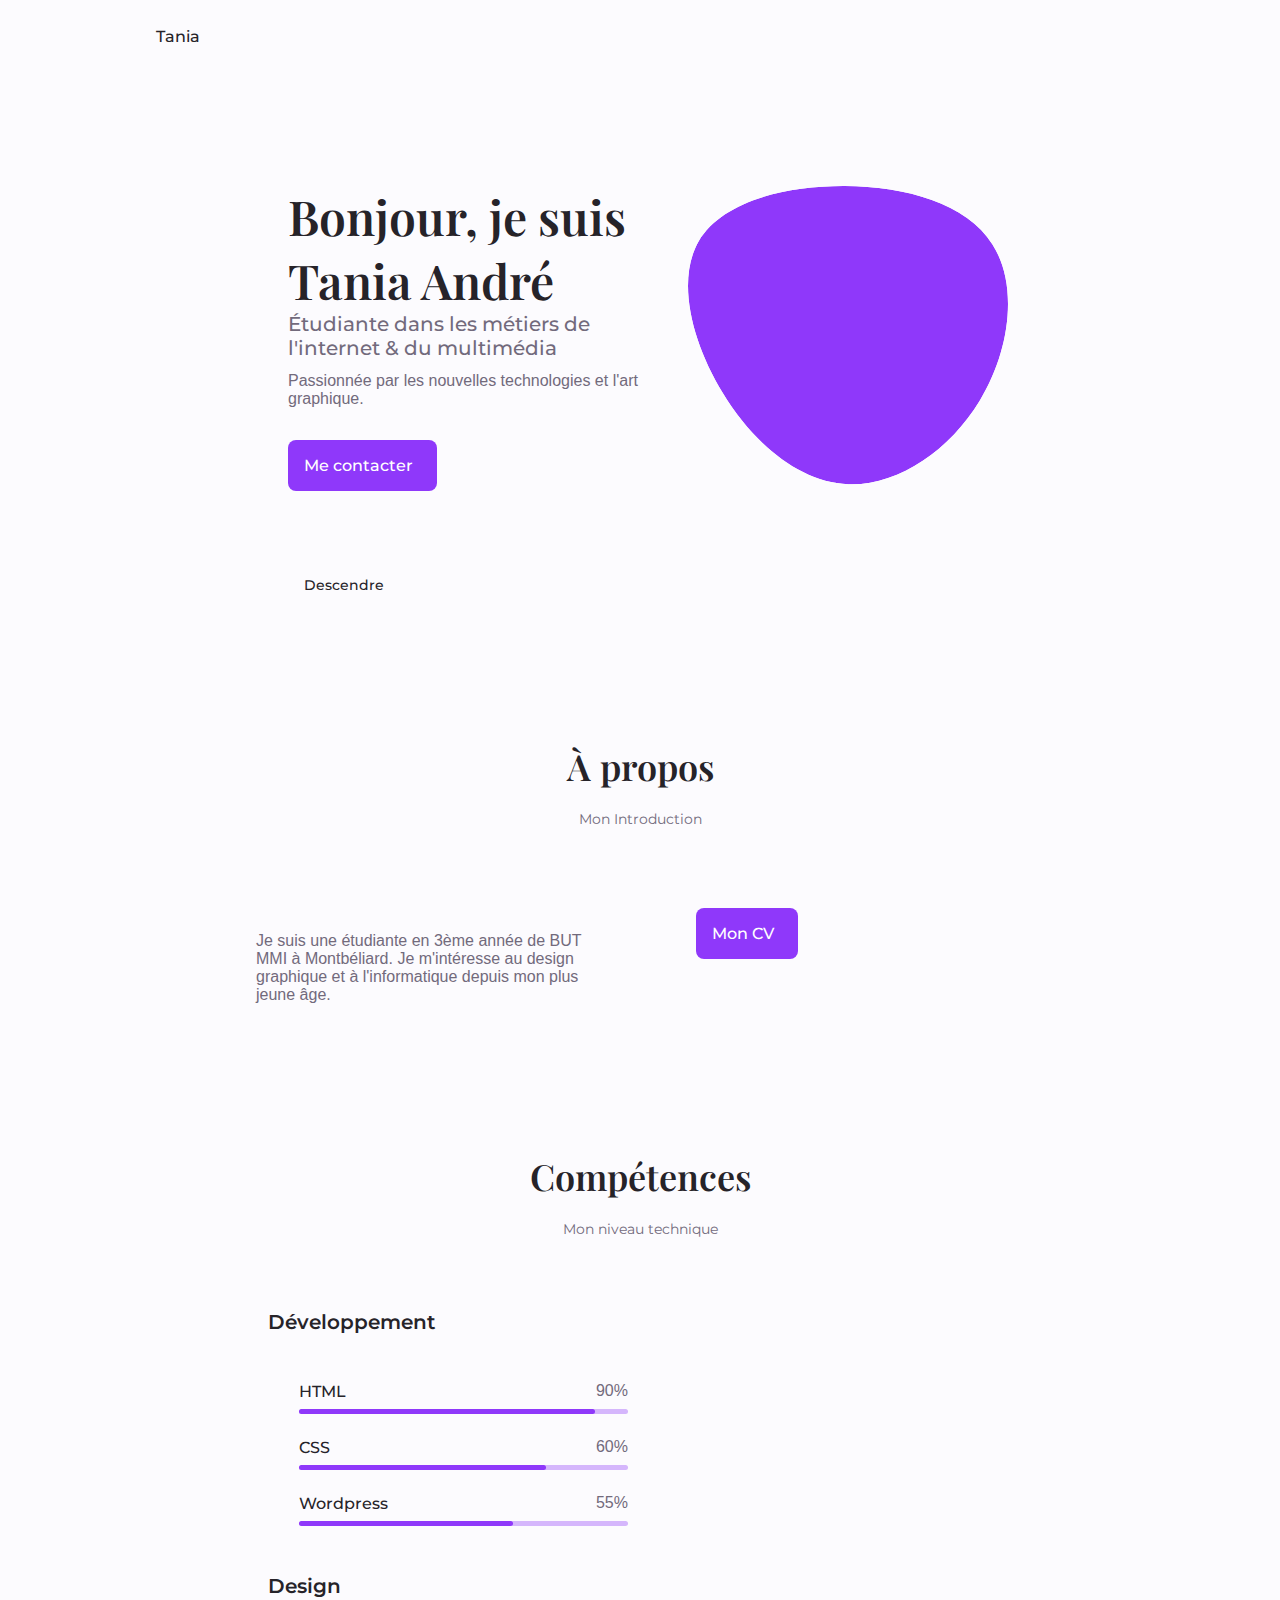
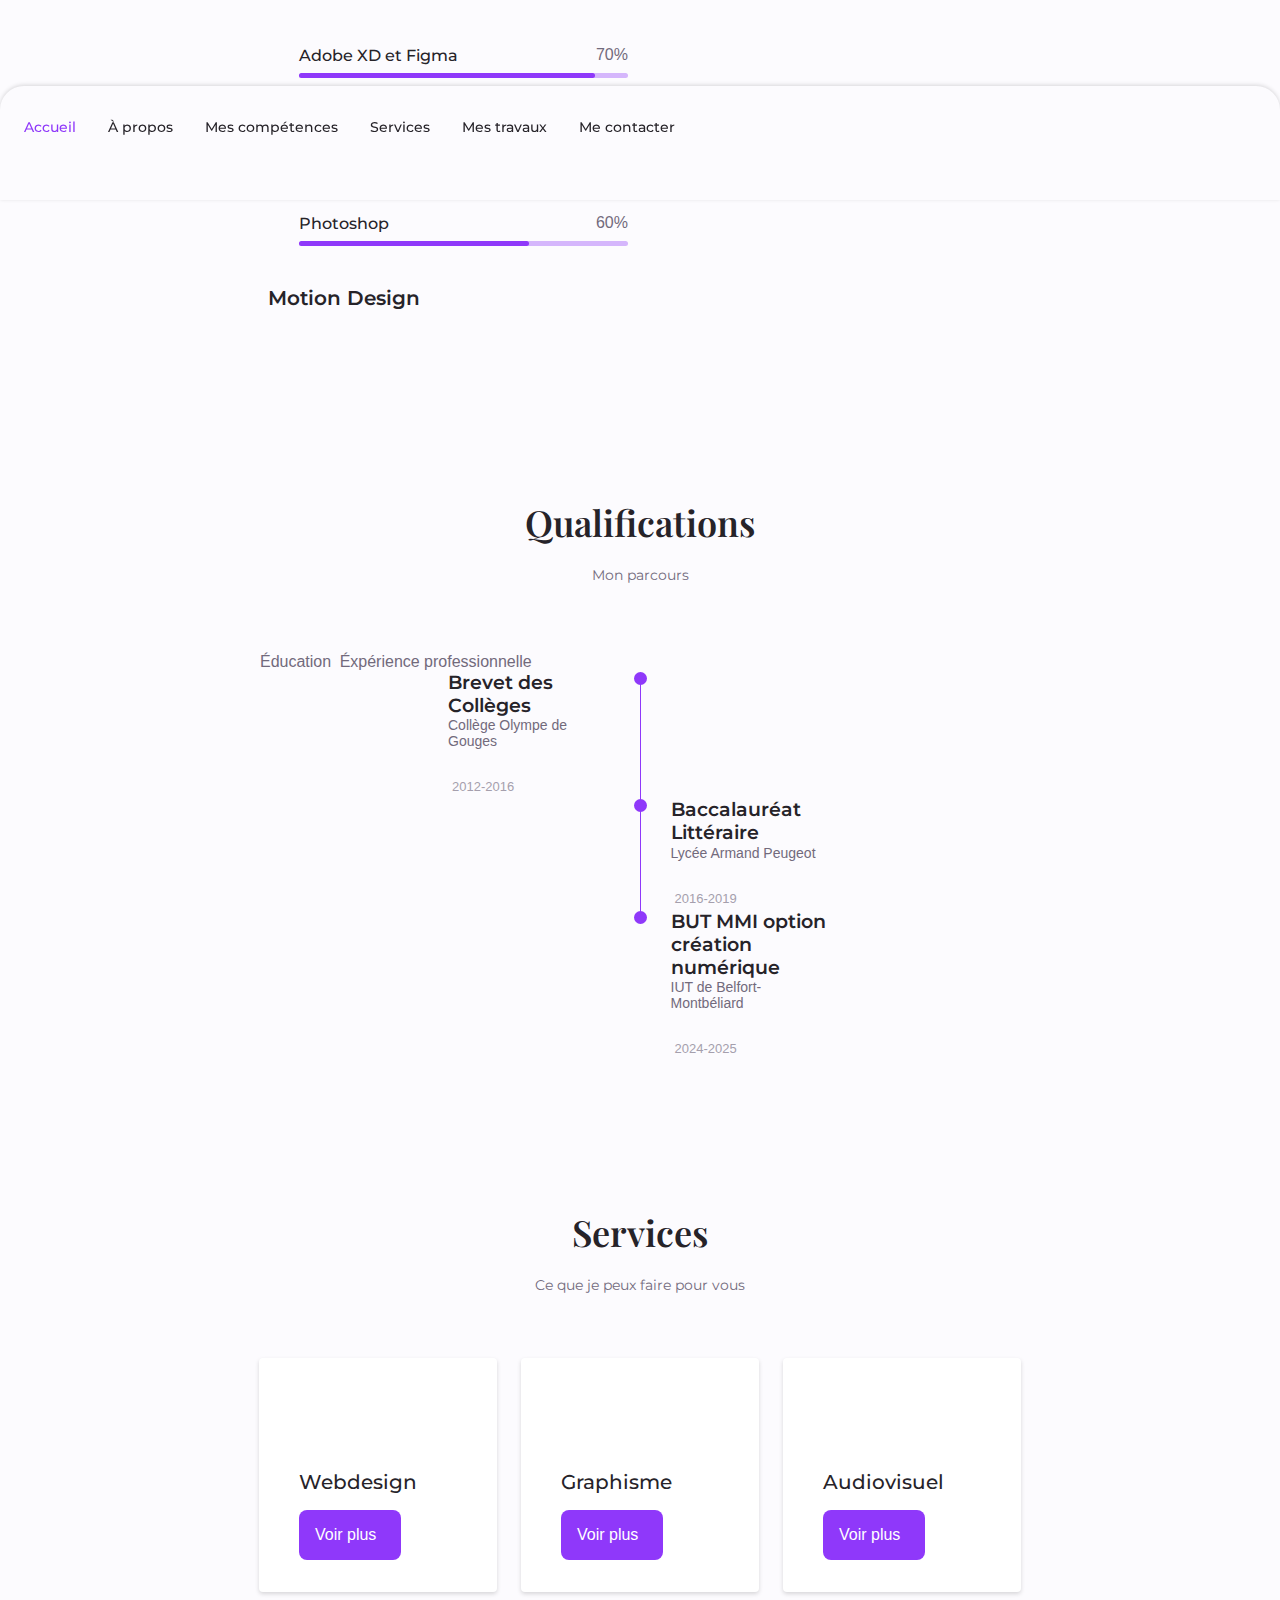
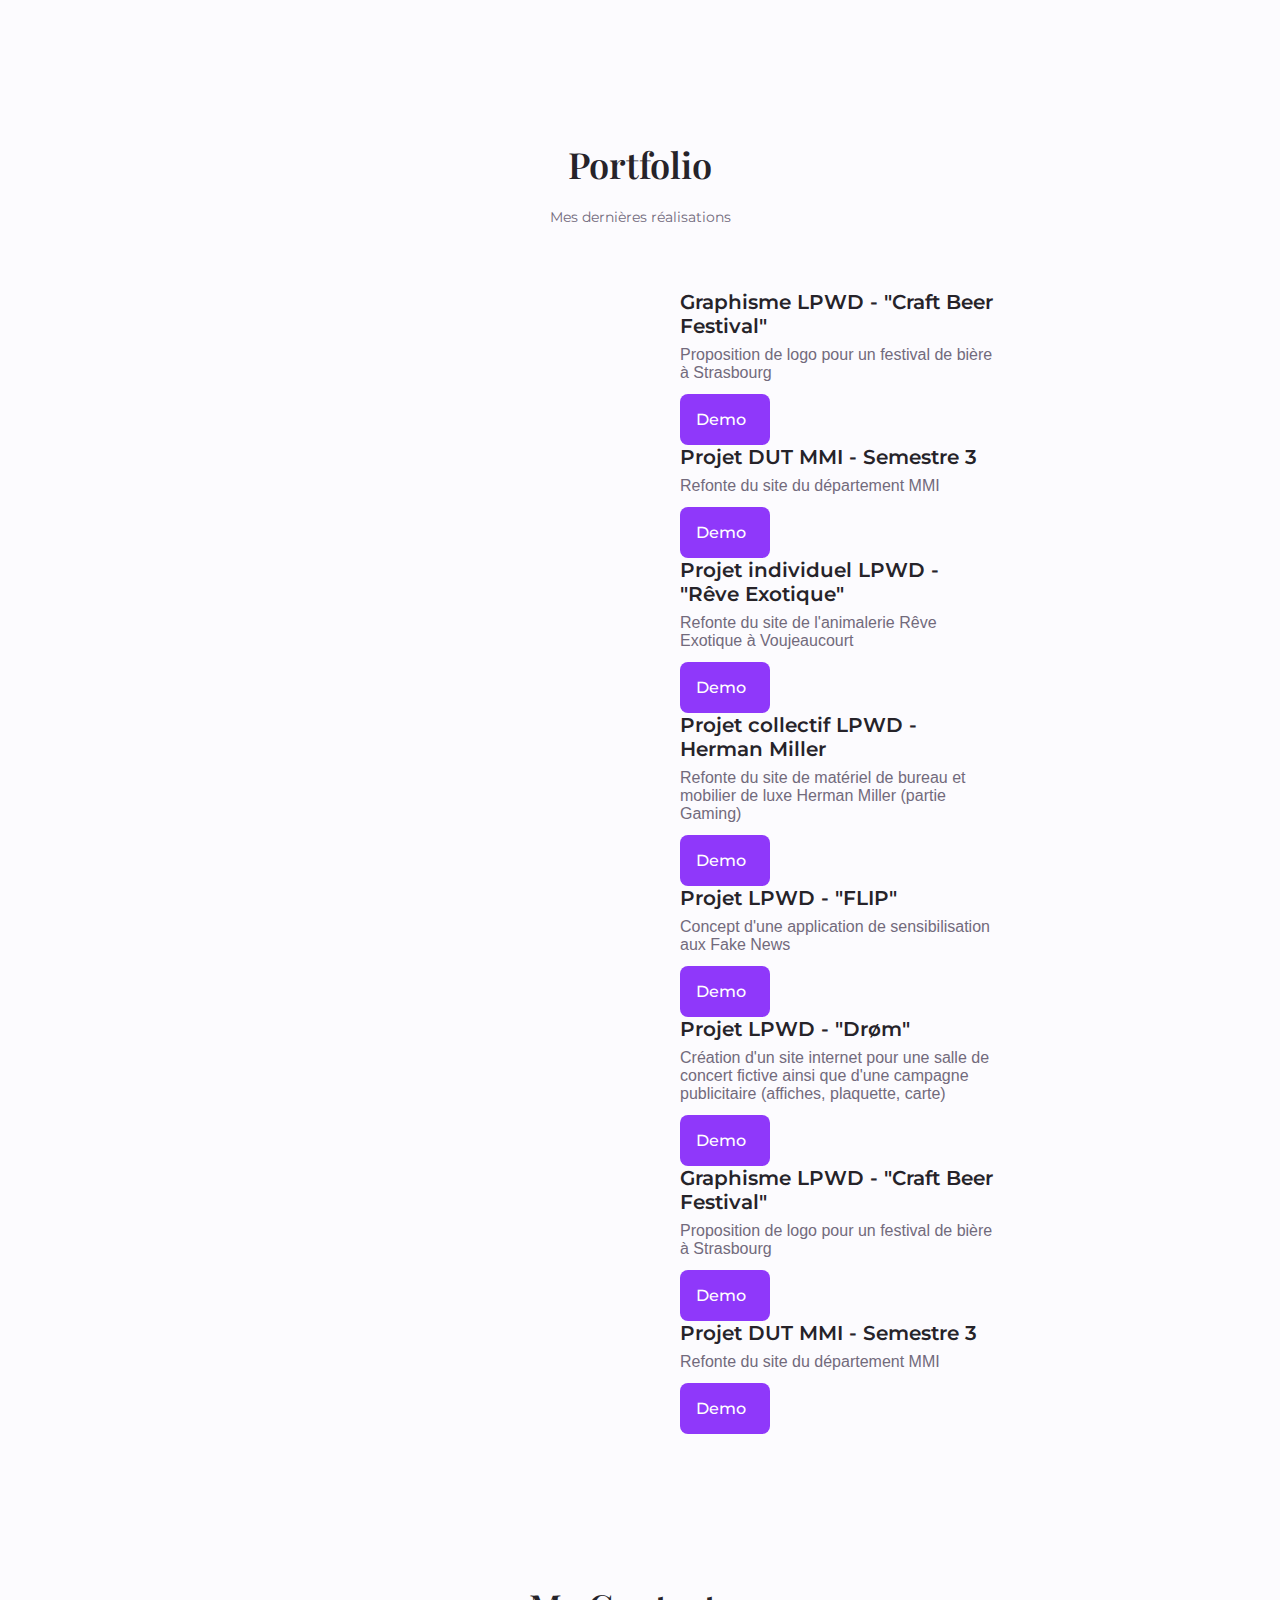
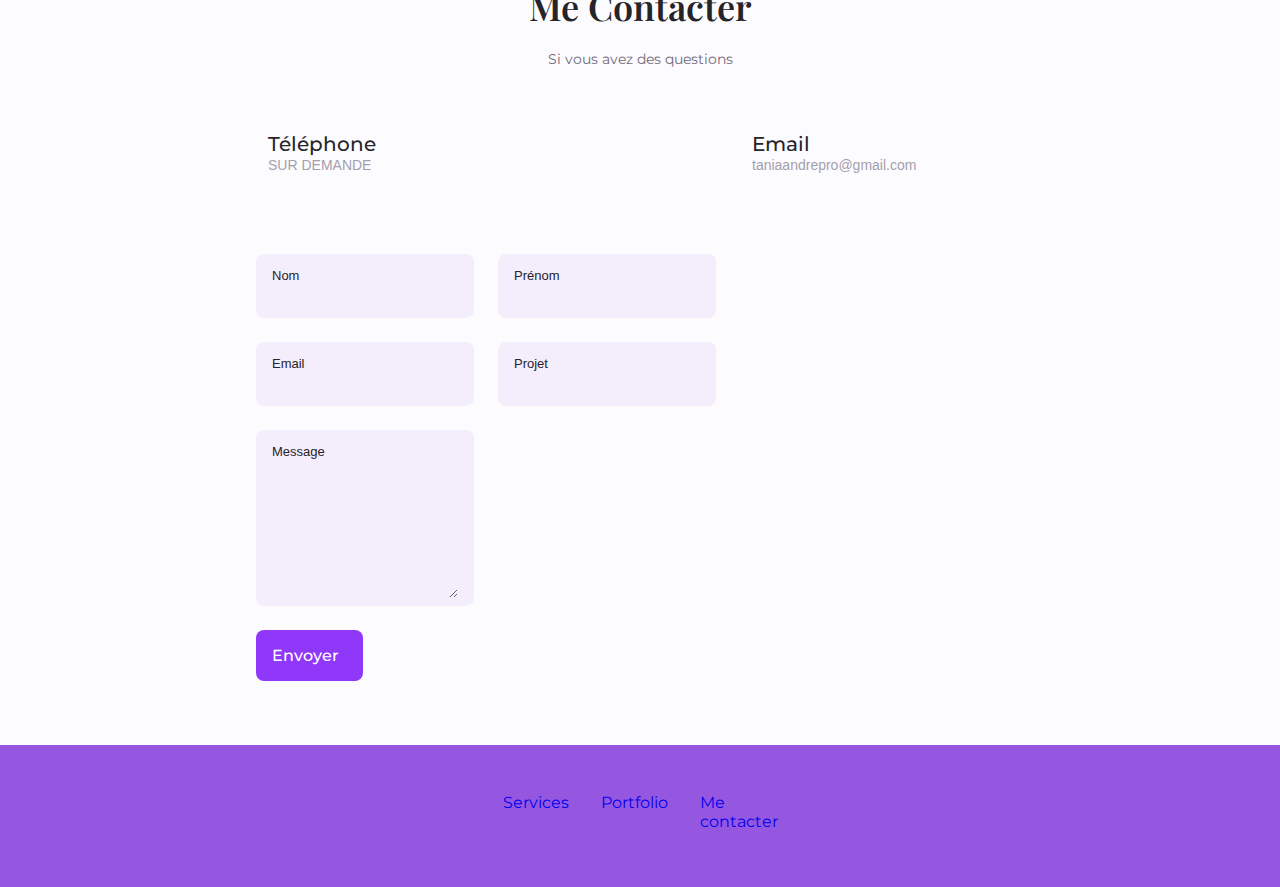
==== commit 3d7447a7: "Update index.html" ====
--- a/index.html
+++ b/index.html
@@ -305,174 +305,139 @@
 
 
            <!--==================== QUALIFICATION ====================-->
-                   <section class="qualification section">
-<h2 class="section__title">qualification</h2>
-<span class="section__subtitle">My personal journey</span>
-<div class="qualification__container container">
-
-    <div class="qualification__tabs">
-<div class="qualification__button button--flex">
-    Education
-</div>
-<div class="qualification__button button--flex">
-    Experience
-</div>
-    </div>
-
-    <div class="qualification__sections">
-        
-        <div class="qualification__content qualification__active" data-content id="education">
-            <div class="qualification__data">
-                <div>
-                    <h3 class="qualification__title">Computer Enginner</h3>
-                    <span class="section__subtitle">Peru - University</span>
-                    <div class="qualification__calendar"> 
-                        <i class="fa-solid fa-calendar qualification__icon">
-                            2009 - 2014
-                        </i>
-
-                    </div>
-                </div>
-                <div>
-                    <span class="qualification__rounder">Peru - University</span> 
-                    <span class="qualification__line">Peru - University</span> 
-                </div>
-            
-            </div>
-
-            <div class="qualification__data">
-
-                <div></div>
-
-                <div>
-                    <span class="qualification__rounder"></span> 
-                    <span class="qualification__line"></span> 
-                </div>
-
-                <div>
-                    <h3 class="qualification__title">Web design</h3>
-                    <span class="section__subtitle">Spain - Institute</span>
-                    <div class="qualification__calendar"> 
-                        <i class="fa-solid fa-calendar qualification__icon">
-                            2014 - 2017
-                        </i>
-
-                    </div>
-                </div>
-               
-            
-            </div>
-
-            <div class="qualification__data">
-                <div>
-                    <h3 class="qualification__title">Computer Enginner</h3>
-                    <span class="section__subtitle">Peru - University</span>
-                    <div class="qualification__calendar"> 
-                        <i class="fa-solid fa-calendar qualification__icon">
-                            2016 - 2017
-                        </i>
-
-                    </div>
-                </div>
-                <div>
-                    <span class="qualification__rounder">Peru - University</span> 
-                    <span class="qualification__line">Peru - University</span> 
-                </div>
-            
-            </div>
-
-            <div class="qualification__data">
-                <div></div>
-
-                <div>
-                    <span class="qualification__rounder"></span> 
-                    <!-- <span class="qualification__line"></span> -->
-                </div>
-
-                <div>
-                    <h3 class="qualification__title">Computer Enginner</h3>
-                    <span class="section__subtitle">Peru - University</span>
-                    <div class="qualification__calendar"> 
-                        <i class="fa-solid fa-calendar qualification__icon">
-                            2016 - 2017
-                        </i>
-
-                    </div>
-                </div>
-                
-            
-            </div>
-
-        </div>
-
-
-
-
-        <div class="qualification__content" data-content id="work">
-            <div class="qualification__data">
-                <div>
-                    <h3 class="qualification__title">Computer Enginner</h3>
-                    <span class="section__subtitle">Peru - University</span>
-                    <div class="qualification__calendar"> 
-                        <i class="fa-solid fa-calendar qualification__icon">
-                            2009 - 2014
-                        </i>
-
-                    </div>
-                </div>
-                <div>
-                    <span class="qualification__rounder">Peru - University</span> 
-                    <span class="qualification__line">Peru - University</span> 
-                </div>
-            
-            </div>
-
-            <div class="qualification__data">
-
-                <div></div>
-
-                <div>
-                    <span class="qualification__rounder"></span> 
-                    <span class="qualification__line"></span> 
-                </div>
-
-                <div>
-                    <h3 class="qualification__title">Web design</h3>
-                    <span class="section__subtitle">Spain - Institute</span>
-                    <div class="qualification__calendar"> 
-                        <i class="fa-solid fa-calendar qualification__icon">
-                            2014 - 2017
-                        </i>
-
-                    </div>
-                </div>
-               
-            
-            </div>
-
-            <div class="qualification__data">
-                <div>
-                    <h3 class="qualification__title">Computer Enginner</h3>
-                    <span class="section__subtitle">Peru - University</span>
-                    <div class="qualification__calendar"> 
-                        <i class="fa-solid fa-calendar qualification__icon">
-                            2016 - 2017
-                        </i>
-
-                    </div>
-                </div>
-                <div>
-                    <span class="qualification__rounder"></span> 
-                    <!-- <span class="qualification__line"></span> -->
-                </div>
-            
-            </div>
-
-        </div>
-    </div>
-</div>
-
-</section>
+                 <section class="qualification section">
+                <h2 class="section__title">Qualifications</h2>
+                <span class="section__subtitle">Mon parcours</span>
+
+                <div class="qualification__container container">
+                    <div class="qualifications__tabs">
+                        <div class="qualifications__button button--flex qualification__active" data-target="#education">
+                            <i class="fa-solid fa-graduation-cap qualification__icon"></i>
+                            Éducation
+                        </div>
+
+                        <div class="qualifications__button button--flex" data-target="#work">
+                            <i class="fa-solid fa-briefcase qualification__icon"></i>
+                            Éxpérience professionnelle
+                        </div>
+                    </div>
+
+                    <div class="qualification__sections">
+
+                        <div class="qualification__content qualification__active" data-content id="education">
+
+                            <div class="qualification__data">
+                                <div>
+                                    <h3>Brevet des Collèges</h3>
+                                    <span class="qualification__subtitle">
+                                    Collège Olympe de Gouges
+                                    </span>
+                                    <div class="qualification__calendar">
+                                        <i class="fa-solid fa-calendar qualification__icon"></i>
+                                        2012-2016
+                                    </div>
+                                </div>
+
+                                <div>
+                                    <span class="qualification__rounder"></span>
+                                    <span class="qualification__line"></span>
+                                </div>
+
+                            </div>
+
+                                <div class="qualification__data">
+                                    <div>
+                                    </div>
+
+                                    <div>
+                                        <span class="qualification__rounder"></span>
+                                        <span class="qualification__line"></span>
+                                    </div>
+
+                                    <div>
+                                        <h3>Baccalauréat Littéraire</h3>
+                                        <span class="qualification__subtitle">
+                                    Lycée Armand Peugeot
+                                    </span>
+                                        <div class="qualification__calendar">
+                                            <i class="fa-solid fa-calendar qualification__icon"></i>
+                                            2016-2019
+                                        </div>
+                                    </div>
+
+                                </div>
+
+                                <div class="qualification__data">
+                                    <div>
+                                    </div>
+
+                                    <div>
+                                        <span class="qualification__rounder"></span>
+                                       <!-- <span class="qualification__line"></span> -->
+                                    </div>
+
+                                    <div>
+                                        <h3>BUT MMI option création numérique</h3>
+                                        <span class="qualification__subtitle">
+                                    IUT de Belfort-Montbéliard
+                                    </span>
+                                        <div class="qualification__calendar">
+                                            <i class="fa-solid fa-calendar qualification__icon"></i>
+                                            2024-2025
+                                        </div>
+                                    </div>
+
+                                </div>
+
+                                
+
+                </div>
+
+                        <div class="qualification__content" data-content id="work">
+
+                            <div class="qualification__data">
+                                <div>
+                                    <h3>Stage Graphisme/Webdesign</h3>
+                                    <span class="qualification__subtitle">
+                                    Agence de communication <br> UP-Solutions
+                                    </span>
+                                    <div class="qualification__calendar">
+                                        <i class="fa-solid fa-calendar qualification__icon"></i>
+                                        Mars 2022 à Juin 2022 (3 mois)
+                                    </div>
+                                </div>
+
+                                <div>
+                                    <span class="qualification__rounder"></span>
+                                    <span class="qualification__line"></span>
+                                </div>
+
+                            </div>
+
+                            <div class="qualification__data">
+                                <div>
+                                    <h3>Stage communication/développement</h3>
+                                    <span class="qualification__subtitle">
+                                    Confédération Syndicale des Familles
+                                    </span>
+                                    <div class="qualification__calendar">
+                                        <i class="fa-solid fa-calendar qualification__icon"></i>
+                                        Février 2023 à Juin 2023 (4 mois)
+                                    </div>
+                                </div>
+
+                                <div>
+                                    <span class="qualification__rounder"></span>
+                                    <!-- <span class="qualification__line"></span> -->
+                                </div>
+
+                            </div>
+                        </div>
+
+                    </div>
+
+                </div>
+            </section>
             <!--==================== SERVICES ====================-->
             <section class="services section" id="services">
                 <h2 class="section__title">Services</h2>
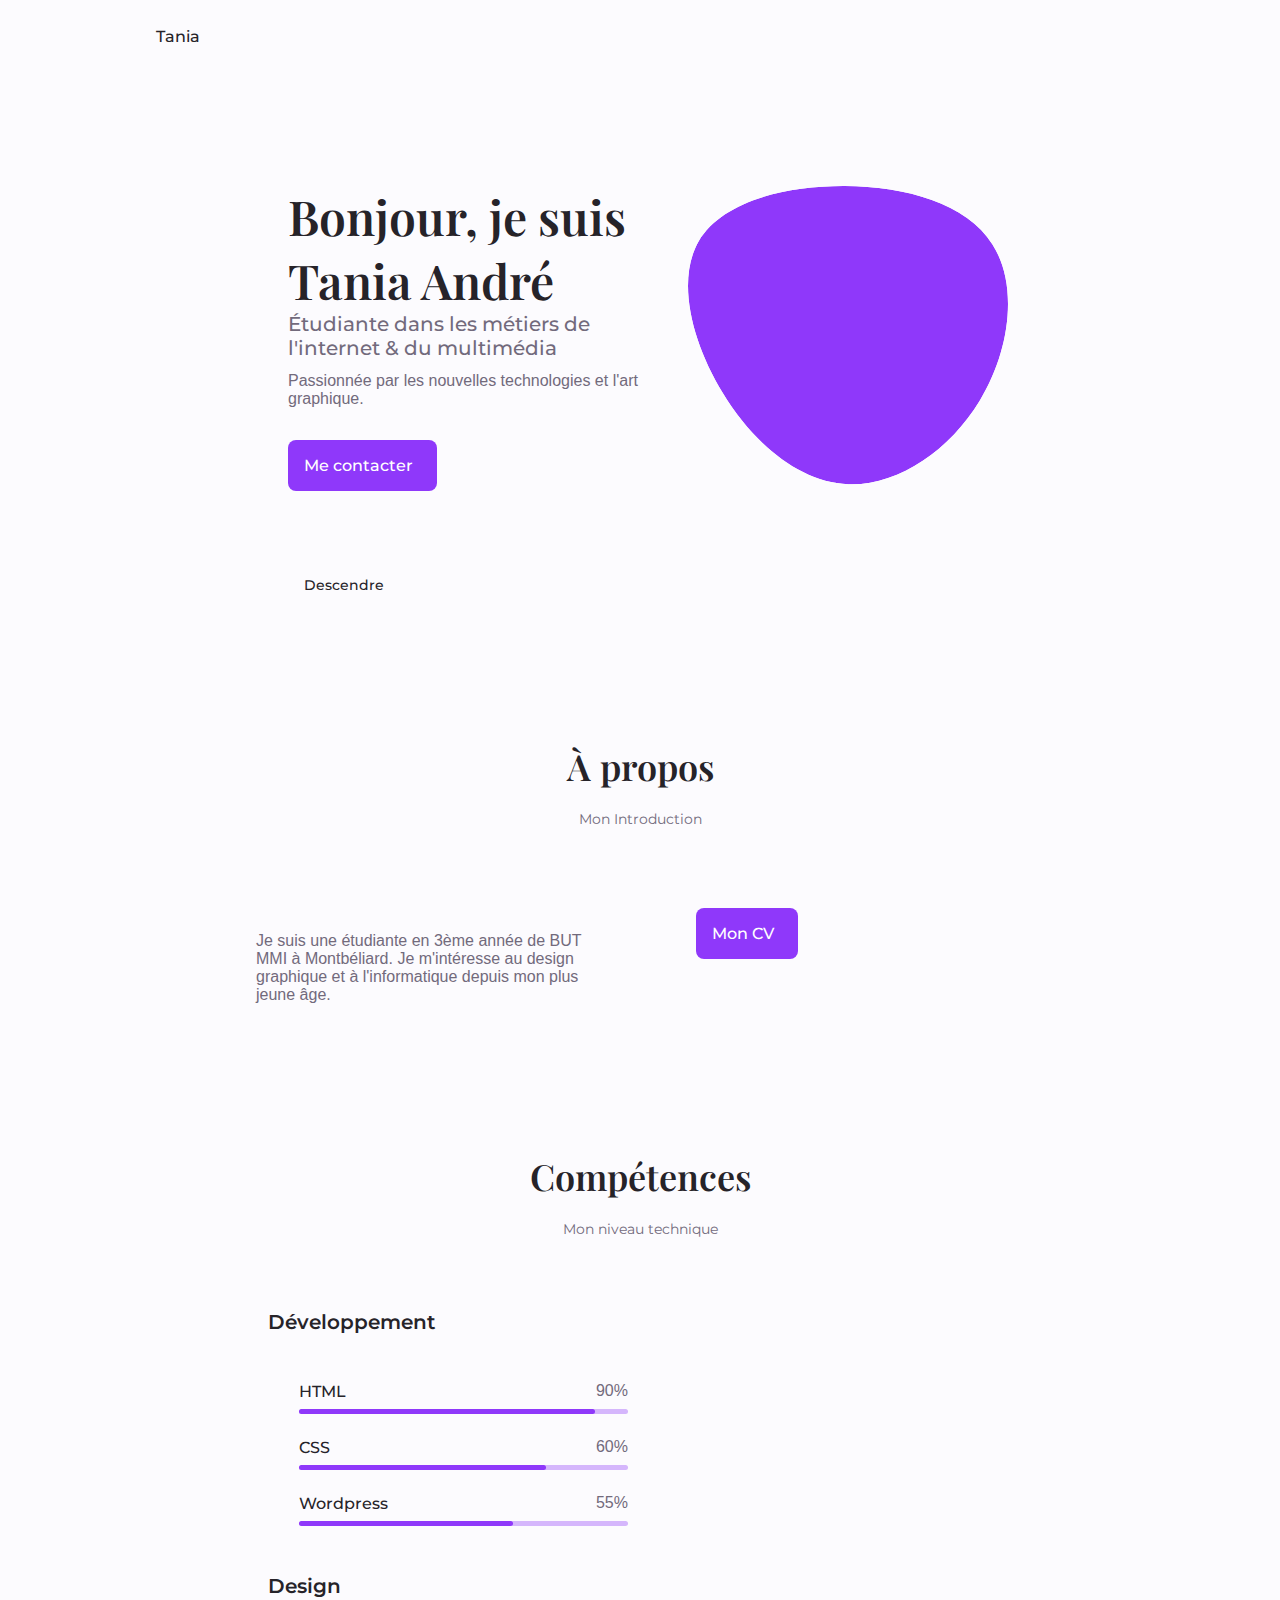
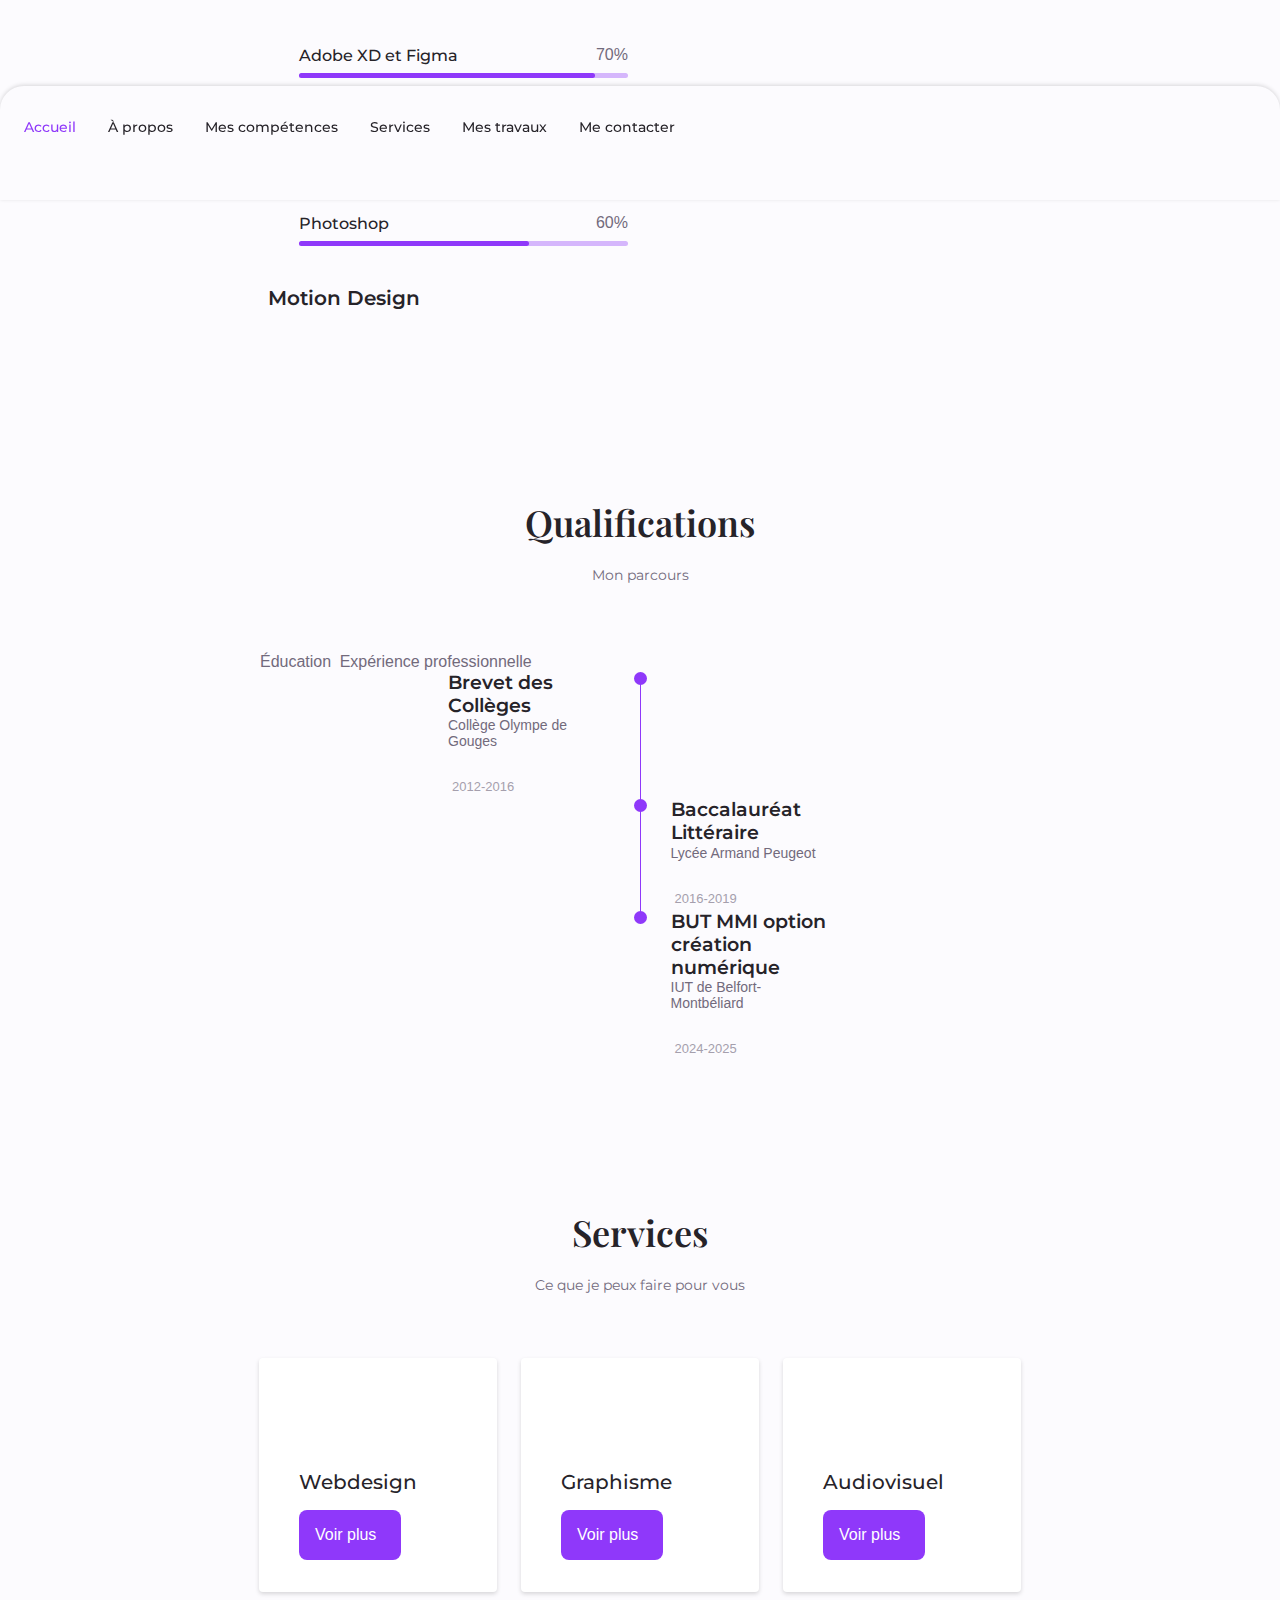
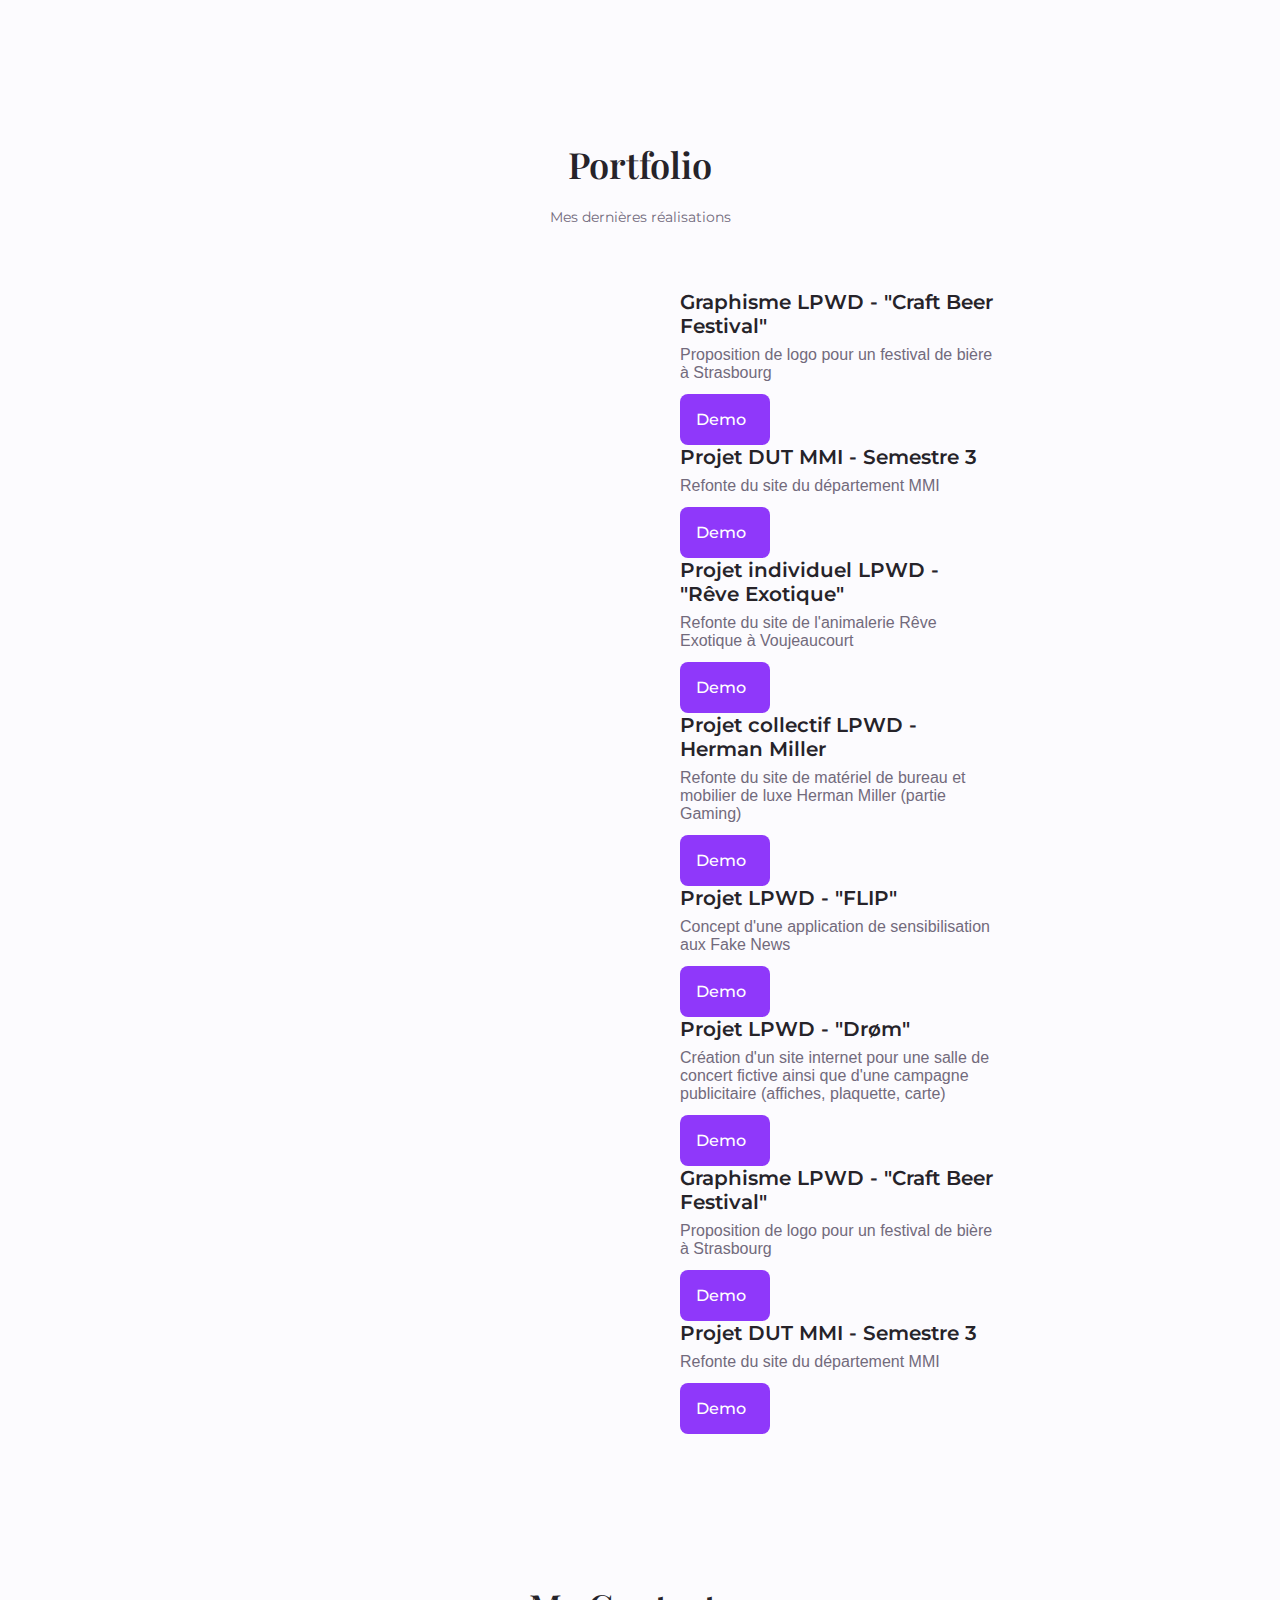
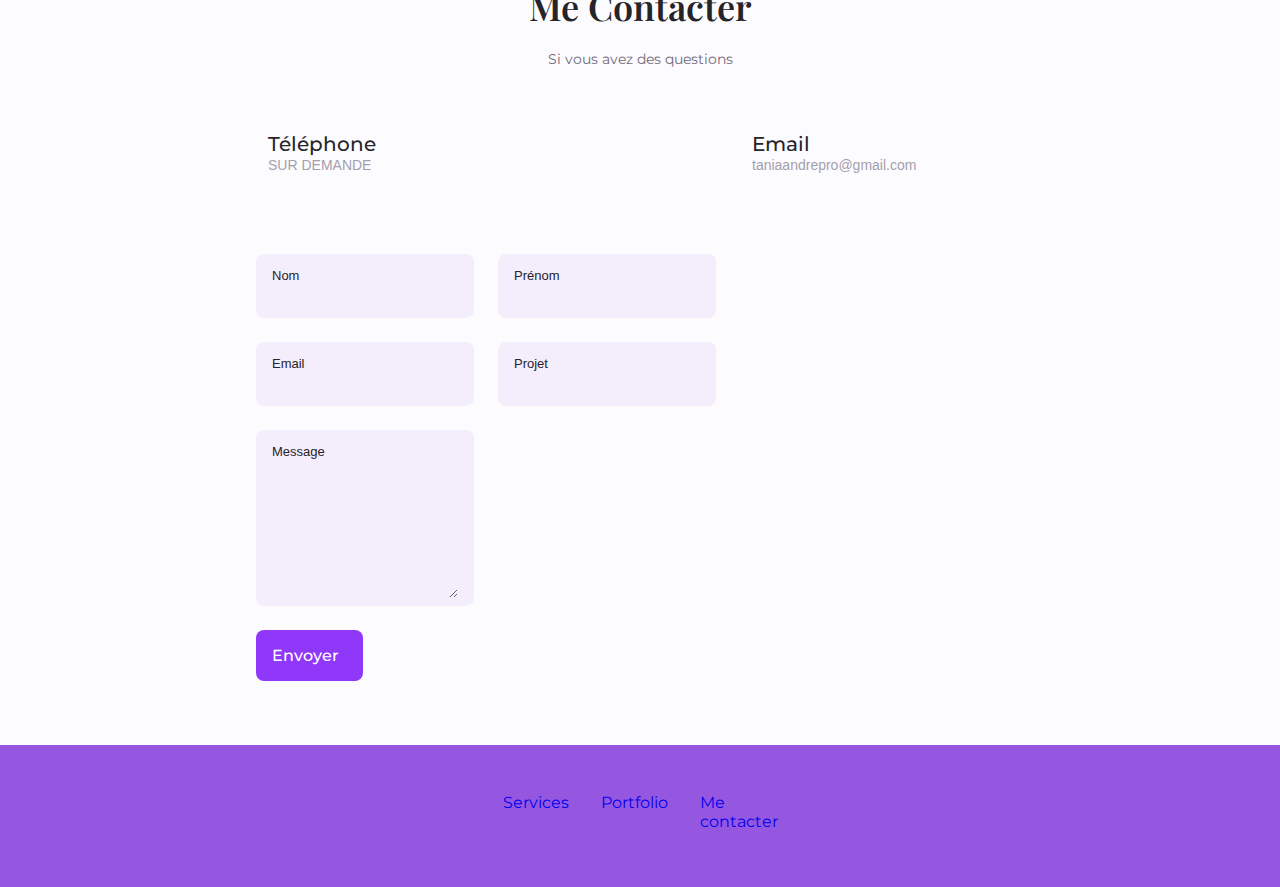
==== commit 445e3180: "Update index.html" ====
--- a/index.html
+++ b/index.html
@@ -318,7 +318,7 @@
 
                         <div class="qualifications__button button--flex" data-target="#work">
                             <i class="fa-solid fa-briefcase qualification__icon"></i>
-                            Éxpérience professionnelle
+                            Expérience professionnelle
                         </div>
                     </div>
 
